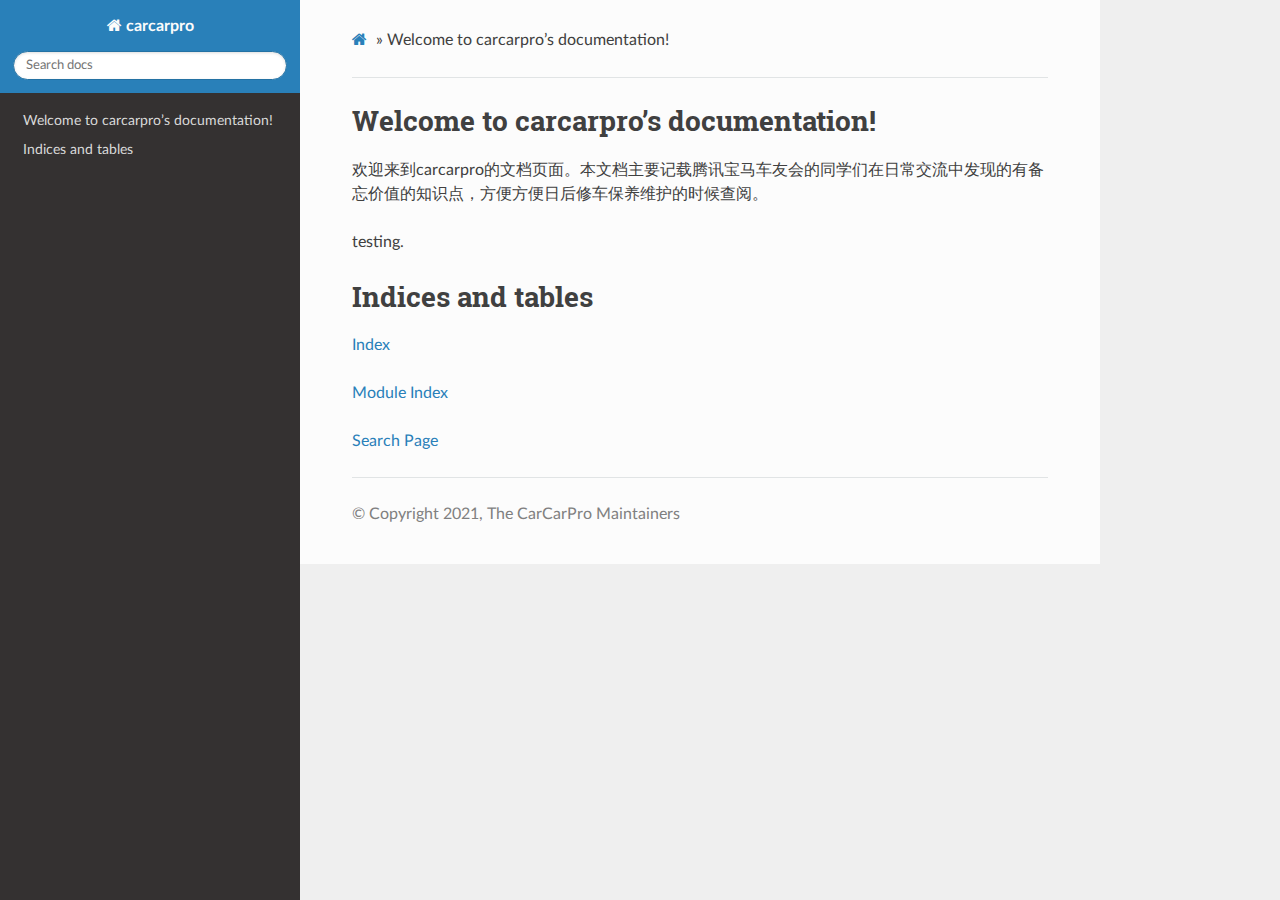
==== index.html @ d7471293 "updated docs in gh-pages" ====
<!DOCTYPE html>
<html lang="en" >
<head>
  <meta charset="utf-8">
  <meta name="generator" content="Docutils 0.17.1: http://docutils.sourceforge.net/" />

  <meta name="viewport" content="width=device-width, initial-scale=1.0">
  
  <title>Welcome to carcarpro’s documentation! &mdash; carcarpro 0.1.0 documentation</title>
  

  
  
  
  

  
  <!--[if lt IE 9]>
    <script src="_static/js/html5shiv.min.js"></script>
  <![endif]-->
  
    
      <script type="text/javascript" id="documentation_options" data-url_root="./" src="_static/documentation_options.js"></script>
        <script data-url_root="./" id="documentation_options" src="_static/documentation_options.js"></script>
        <script src="_static/jquery.js"></script>
        <script src="_static/underscore.js"></script>
        <script src="_static/doctools.js"></script>
    
    <script type="text/javascript" src="_static/js/theme.js"></script>

    

  
  <link rel="stylesheet" href="_static/css/theme.css" type="text/css" />
  <link rel="stylesheet" href="_static/pygments.css" type="text/css" />
  <link rel="stylesheet" href="_static/pygments.css" type="text/css" />
  <link rel="stylesheet" href="_static/css/theme.css" type="text/css" />
    <link rel="index" title="Index" href="genindex.html" />
    <link rel="search" title="Search" href="search.html" /> 
</head>

<body class="wy-body-for-nav">

   
  <div class="wy-grid-for-nav">
    
    <nav data-toggle="wy-nav-shift" class="wy-nav-side">
      <div class="wy-side-scroll">
        <div class="wy-side-nav-search" >
          

          
            <a href="#" class="icon icon-home" alt="Documentation Home"> carcarpro
          

          
          </a>

          
            
            
          

          
<div role="search">
  <form id="rtd-search-form" class="wy-form" action="search.html" method="get">
    <input type="text" name="q" placeholder="Search docs" />
    <input type="hidden" name="check_keywords" value="yes" />
    <input type="hidden" name="area" value="default" />
  </form>
</div>

          
        </div>

        
        <div class="wy-menu wy-menu-vertical" data-spy="affix" role="navigation" aria-label="main navigation">
          
            
            
              
            
            
              <!-- Local TOC -->
              <div class="local-toc"><ul>
<li><a class="reference internal" href="#">Welcome to carcarpro’s documentation!</a></li>
<li><a class="reference internal" href="#indices-and-tables">Indices and tables</a></li>
</ul>
</div>
            
          
        </div>
        
      </div>
    </nav>

    <section data-toggle="wy-nav-shift" class="wy-nav-content-wrap">

      
      <nav class="wy-nav-top" aria-label="top navigation">
        
          <i data-toggle="wy-nav-top" class="fa fa-bars"></i>
          <a href="#">carcarpro</a>
        
      </nav>


      <div class="wy-nav-content">
        
        <div class="rst-content">
        
          















<div role="navigation" aria-label="breadcrumbs navigation">

  <ul class="wy-breadcrumbs">
    
      <li><a href="#" class="icon icon-home"></a> &raquo;</li>
        
      <li>Welcome to carcarpro’s documentation!</li>
    
    
      <li class="wy-breadcrumbs-aside">
        
            
        
      </li>
    
  </ul>

  
  <hr/>
</div>
          <div role="main" class="document" itemscope="itemscope" itemtype="http://schema.org/Article">
           <div itemprop="articleBody">
            
  <section id="welcome-to-carcarpro-s-documentation">
<h1>Welcome to carcarpro’s documentation!<a class="headerlink" href="#welcome-to-carcarpro-s-documentation" title="Permalink to this headline">¶</a></h1>
<p>欢迎来到carcarpro的文档页面。本文档主要记载腾讯宝马车友会的同学们在日常交流中发现的有备忘价值的知识点，方便方便日后修车保养维护的时候查阅。</p>
<p>testing.</p>
<div class="toctree-wrapper compound">
</div>
</section>
<section id="indices-and-tables">
<h1>Indices and tables<a class="headerlink" href="#indices-and-tables" title="Permalink to this headline">¶</a></h1>
<ul class="simple">
<li><p><a class="reference internal" href="genindex.html"><span class="std std-ref">Index</span></a></p></li>
<li><p><a class="reference internal" href="py-modindex.html"><span class="std std-ref">Module Index</span></a></p></li>
<li><p><a class="reference internal" href="search.html"><span class="std std-ref">Search Page</span></a></p></li>
</ul>
</section>


           </div>
           
          </div>
          <footer>
  

  <hr/>

  <div role="contentinfo">
    <p>
        
        &copy; Copyright 2021, The CarCarPro Maintainers

    </p>
  </div> 

</footer>

        </div>
      </div>

    </section>

  </div>
  

  <script type="text/javascript">
      jQuery(function () {
          SphinxRtdTheme.Navigation.enable(true);
      });
  </script>

  
  
    
   

</body>
</html>
---- _static/css/theme.css ----
html{box-sizing:border-box}*,:after,:before{box-sizing:inherit}article,aside,details,figcaption,figure,footer,header,hgroup,nav,section{display:block}audio,canvas,video{display:inline-block;*display:inline;*zoom:1}[hidden],audio:not([controls]){display:none}*{-webkit-box-sizing:border-box;-moz-box-sizing:border-box;box-sizing:border-box}html{font-size:100%;-webkit-text-size-adjust:100%;-ms-text-size-adjust:100%}body{margin:0}a:active,a:hover{outline:0}abbr[title]{border-bottom:1px dotted}b,strong{font-weight:700}blockquote{margin:0}dfn{font-style:italic}ins{background:#ff9;text-decoration:none}ins,mark{color:#000}mark{background:#ff0;font-style:italic;font-weight:700}.rst-content code,.rst-content tt,code,kbd,pre,samp{font-family:monospace,serif;_font-family:courier new,monospace;font-size:1em}pre{white-space:pre}q{quotes:none}q:after,q:before{content:"";content:none}small{font-size:85%}sub,sup{font-size:75%;line-height:0;position:relative;vertical-align:baseline}sup{top:-.5em}sub{bottom:-.25em}dl,ol,ul{margin:0;padding:0;list-style:none;list-style-image:none}li{list-style:none}dd{margin:0}img{border:0;-ms-interpolation-mode:bicubic;vertical-align:middle;max-width:100%}svg:not(:root){overflow:hidden}figure,form{margin:0}label{cursor:pointer}button,input,select,textarea{font-size:100%;margin:0;vertical-align:baseline;*vertical-align:middle}button,input{line-height:normal}button,input[type=button],input[type=reset],input[type=submit]{cursor:pointer;-webkit-appearance:button;*overflow:visible}button[disabled],input[disabled]{cursor:default}input[type=search]{-webkit-appearance:textfield;-moz-box-sizing:content-box;-webkit-box-sizing:content-box;box-sizing:content-box}textarea{resize:vertical}table{border-collapse:collapse;border-spacing:0}td{vertical-align:top}.chromeframe{margin:.2em 0;background:#ccc;color:#000;padding:.2em 0}.ir{display:block;border:0;text-indent:-999em;overflow:hidden;background-color:transparent;background-repeat:no-repeat;text-align:left;direction:ltr;*line-height:0}.ir br{display:none}.hidden{display:none!important;visibility:hidden}.visuallyhidden{border:0;clip:rect(0 0 0 0);height:1px;margin:-1px;overflow:hidden;padding:0;position:absolute;width:1px}.visuallyhidden.focusable:active,.visuallyhidden.focusable:focus{clip:auto;height:auto;margin:0;overflow:visible;position:static;width:auto}.invisible{visibility:hidden}.relative{position:relative}big,small{font-size:100%}@media print{body,html,section{background:none!important}*{box-shadow:none!important;text-shadow:none!important;filter:none!important;-ms-filter:none!important}a,a:visited{text-decoration:underline}.ir a:after,a[href^="#"]:after,a[href^="javascript:"]:after{content:""}blockquote,pre{page-break-inside:avoid}thead{display:table-header-group}img,tr{page-break-inside:avoid}img{max-width:100%!important}@page{margin:.5cm}.rst-content .toctree-wrapper p.caption,h2,h3,p{orphans:3;widows:3}.rst-content .toctree-wrapper p.caption,h2,h3{page-break-after:avoid}}.btn,.fa:before,.icon:before,.rst-content .admonition,.rst-content .admonition-title:before,.rst-content .admonition-todo,.rst-content .attention,.rst-content .caution,.rst-content .code-block-caption .headerlink:before,.rst-content .danger,.rst-content .error,.rst-content .hint,.rst-content .important,.rst-content .note,.rst-content .seealso,.rst-content .tip,.rst-content .warning,.rst-content code.download span:first-child:before,.rst-content dl dt .headerlink:before,.rst-content h1 .headerlink:before,.rst-content h2 .headerlink:before,.rst-content h3 .headerlink:before,.rst-content h4 .headerlink:before,.rst-content h5 .headerlink:before,.rst-content h6 .headerlink:before,.rst-content p.caption .headerlink:before,.rst-content table>caption .headerlink:before,.rst-content tt.download span:first-child:before,.wy-alert,.wy-dropdown .caret:before,.wy-inline-validate.wy-inline-validate-danger .wy-input-context:before,.wy-inline-validate.wy-inline-validate-info .wy-input-context:before,.wy-inline-validate.wy-inline-validate-success .wy-input-context:before,.wy-inline-validate.wy-inline-validate-warning .wy-input-context:before,.wy-menu-vertical li.current>a,.wy-menu-vertical li.current>a span.toctree-expand:before,.wy-menu-vertical li.on a,.wy-menu-vertical li.on a span.toctree-expand:before,.wy-menu-vertical li span.toctree-expand:before,.wy-nav-top a,.wy-side-nav-search .wy-dropdown>a,.wy-side-nav-search>a,input[type=color],input[type=date],input[type=datetime-local],input[type=datetime],input[type=email],input[type=month],input[type=number],input[type=password],input[type=search],input[type=tel],input[type=text],input[type=time],input[type=url],input[type=week],select,textarea{-webkit-font-smoothing:antialiased}.clearfix{*zoom:1}.clearfix:after,.clearfix:before{display:table;content:""}.clearfix:after{clear:both}/*!
 *  Font Awesome 4.7.0 by @davegandy - http://fontawesome.io - @fontawesome
 *  License - http://fontawesome.io/license (Font: SIL OFL 1.1, CSS: MIT License)
 */@font-face{font-family:FontAwesome;src:url(fonts/fontawesome-webfont.eot?674f50d287a8c48dc19ba404d20fe713);src:url(fonts/fontawesome-webfont.eot?674f50d287a8c48dc19ba404d20fe713?#iefix&v=4.7.0) format("embedded-opentype"),url(fonts/fontawesome-webfont.woff2?af7ae505a9eed503f8b8e6982036873e) format("woff2"),url(fonts/fontawesome-webfont.woff?fee66e712a8a08eef5805a46892932ad) format("woff"),url(fonts/fontawesome-webfont.ttf?b06871f281fee6b241d60582ae9369b9) format("truetype"),url(fonts/fontawesome-webfont.svg?912ec66d7572ff821749319396470bde#fontawesomeregular) format("svg");font-weight:400;font-style:normal}.fa,.icon,.rst-content .admonition-title,.rst-content .code-block-caption .headerlink,.rst-content code.download span:first-child,.rst-content dl dt .headerlink,.rst-content h1 .headerlink,.rst-content h2 .headerlink,.rst-content h3 .headerlink,.rst-content h4 .headerlink,.rst-content h5 .headerlink,.rst-content h6 .headerlink,.rst-content p.caption .headerlink,.rst-content table>caption .headerlink,.rst-content tt.download span:first-child,.wy-menu-vertical li.current>a span.toctree-expand,.wy-menu-vertical li.on a span.toctree-expand,.wy-menu-vertical li span.toctree-expand{display:inline-block;font:normal normal normal 14px/1 FontAwesome;font-size:inherit;text-rendering:auto;-webkit-font-smoothing:antialiased;-moz-osx-font-smoothing:grayscale}.fa-lg{font-size:1.33333em;line-height:.75em;vertical-align:-15%}.fa-2x{font-size:2em}.fa-3x{font-size:3em}.fa-4x{font-size:4em}.fa-5x{font-size:5em}.fa-fw{width:1.28571em;text-align:center}.fa-ul{padding-left:0;margin-left:2.14286em;list-style-type:none}.fa-ul>li{position:relative}.fa-li{position:absolute;left:-2.14286em;width:2.14286em;top:.14286em;text-align:center}.fa-li.fa-lg{left:-1.85714em}.fa-border{padding:.2em .25em .15em;border:.08em solid #eee;border-radius:.1em}.fa-pull-left{float:left}.fa-pull-right{float:right}.fa-pull-left.icon,.fa.fa-pull-left,.rst-content .code-block-caption .fa-pull-left.headerlink,.rst-content .fa-pull-left.admonition-title,.rst-content code.download span.fa-pull-left:first-child,.rst-content dl dt .fa-pull-left.headerlink,.rst-content h1 .fa-pull-left.headerlink,.rst-content h2 .fa-pull-left.headerlink,.rst-content h3 .fa-pull-left.headerlink,.rst-content h4 .fa-pull-left.headerlink,.rst-content h5 .fa-pull-left.headerlink,.rst-content h6 .fa-pull-left.headerlink,.rst-content p.caption .fa-pull-left.headerlink,.rst-content table>caption .fa-pull-left.headerlink,.rst-content tt.download span.fa-pull-left:first-child,.wy-menu-vertical li.current>a span.fa-pull-left.toctree-expand,.wy-menu-vertical li.on a span.fa-pull-left.toctree-expand,.wy-menu-vertical li span.fa-pull-left.toctree-expand{margin-right:.3em}.fa-pull-right.icon,.fa.fa-pull-right,.rst-content .code-block-caption .fa-pull-right.headerlink,.rst-content .fa-pull-right.admonition-title,.rst-content code.download span.fa-pull-right:first-child,.rst-content dl dt .fa-pull-right.headerlink,.rst-content h1 .fa-pull-right.headerlink,.rst-content h2 .fa-pull-right.headerlink,.rst-content h3 .fa-pull-right.headerlink,.rst-content h4 .fa-pull-right.headerlink,.rst-content h5 .fa-pull-right.headerlink,.rst-content h6 .fa-pull-right.headerlink,.rst-content p.caption .fa-pull-right.headerlink,.rst-content table>caption .fa-pull-right.headerlink,.rst-content tt.download span.fa-pull-right:first-child,.wy-menu-vertical li.current>a span.fa-pull-right.toctree-expand,.wy-menu-vertical li.on a span.fa-pull-right.toctree-expand,.wy-menu-vertical li span.fa-pull-right.toctree-expand{margin-left:.3em}.pull-right{float:right}.pull-left{float:left}.fa.pull-left,.pull-left.icon,.rst-content .code-block-caption .pull-left.headerlink,.rst-content .pull-left.admonition-title,.rst-content code.download span.pull-left:first-child,.rst-content dl dt .pull-left.headerlink,.rst-content h1 .pull-left.headerlink,.rst-content h2 .pull-left.headerlink,.rst-content h3 .pull-left.headerlink,.rst-content h4 .pull-left.headerlink,.rst-content h5 .pull-left.headerlink,.rst-content h6 .pull-left.headerlink,.rst-content p.caption .pull-left.headerlink,.rst-content table>caption .pull-left.headerlink,.rst-content tt.download span.pull-left:first-child,.wy-menu-vertical li.current>a span.pull-left.toctree-expand,.wy-menu-vertical li.on a span.pull-left.toctree-expand,.wy-menu-vertical li span.pull-left.toctree-expand{margin-right:.3em}.fa.pull-right,.pull-right.icon,.rst-content .code-block-caption .pull-right.headerlink,.rst-content .pull-right.admonition-title,.rst-content code.download span.pull-right:first-child,.rst-content dl dt .pull-right.headerlink,.rst-content h1 .pull-right.headerlink,.rst-content h2 .pull-right.headerlink,.rst-content h3 .pull-right.headerlink,.rst-content h4 .pull-right.headerlink,.rst-content h5 .pull-right.headerlink,.rst-content h6 .pull-right.headerlink,.rst-content p.caption .pull-right.headerlink,.rst-content table>caption .pull-right.headerlink,.rst-content tt.download span.pull-right:first-child,.wy-menu-vertical li.current>a span.pull-right.toctree-expand,.wy-menu-vertical li.on a span.pull-right.toctree-expand,.wy-menu-vertical li span.pull-right.toctree-expand{margin-left:.3em}.fa-spin{-webkit-animation:fa-spin 2s linear infinite;animation:fa-spin 2s linear infinite}.fa-pulse{-webkit-animation:fa-spin 1s steps(8) infinite;animation:fa-spin 1s steps(8) infinite}@-webkit-keyframes fa-spin{0%{-webkit-transform:rotate(0deg);transform:rotate(0deg)}to{-webkit-transform:rotate(359deg);transform:rotate(359deg)}}@keyframes fa-spin{0%{-webkit-transform:rotate(0deg);transform:rotate(0deg)}to{-webkit-transform:rotate(359deg);transform:rotate(359deg)}}.fa-rotate-90{-ms-filter:"progid:DXImageTransform.Microsoft.BasicImage(rotation=1)";-webkit-transform:rotate(90deg);-ms-transform:rotate(90deg);transform:rotate(90deg)}.fa-rotate-180{-ms-filter:"progid:DXImageTransform.Microsoft.BasicImage(rotation=2)";-webkit-transform:rotate(180deg);-ms-transform:rotate(180deg);transform:rotate(180deg)}.fa-rotate-270{-ms-filter:"progid:DXImageTransform.Microsoft.BasicImage(rotation=3)";-webkit-transform:rotate(270deg);-ms-transform:rotate(270deg);transform:rotate(270deg)}.fa-flip-horizontal{-ms-filter:"progid:DXImageTransform.Microsoft.BasicImage(rotation=0, mirror=1)";-webkit-transform:scaleX(-1);-ms-transform:scaleX(-1);transform:scaleX(-1)}.fa-flip-vertical{-ms-filter:"progid:DXImageTransform.Microsoft.BasicImage(rotation=2, mirror=1)";-webkit-transform:scaleY(-1);-ms-transform:scaleY(-1);transform:scaleY(-1)}:root .fa-flip-horizontal,:root .fa-flip-vertical,:root .fa-rotate-90,:root .fa-rotate-180,:root .fa-rotate-270{filter:none}.fa-stack{position:relative;display:inline-block;width:2em;height:2em;line-height:2em;vertical-align:middle}.fa-stack-1x,.fa-stack-2x{position:absolute;left:0;width:100%;text-align:center}.fa-stack-1x{line-height:inherit}.fa-stack-2x{font-size:2em}.fa-inverse{color:#fff}.fa-glass:before{content:""}.fa-music:before{content:""}.fa-search:before,.icon-search:before{content:""}.fa-envelope-o:before{content:""}.fa-heart:before{content:""}.fa-star:before{content:""}.fa-star-o:before{content:""}.fa-user:before{content:""}.fa-film:before{content:""}.fa-th-large:before{content:""}.fa-th:before{content:""}.fa-th-list:before{content:""}.fa-check:before{content:""}.fa-close:before,.fa-remove:before,.fa-times:before{content:""}.fa-search-plus:before{content:""}.fa-search-minus:before{content:""}.fa-power-off:before{content:""}.fa-signal:before{content:""}.fa-cog:before,.fa-gear:before{content:""}.fa-trash-o:before{content:""}.fa-home:before,.icon-home:before{content:""}.fa-file-o:before{content:""}.fa-clock-o:before{content:""}.fa-road:before{content:""}.fa-download:before,.rst-content code.download span:first-child:before,.rst-content tt.download span:first-child:before{content:""}.fa-arrow-circle-o-down:before{content:""}.fa-arrow-circle-o-up:before{content:""}.fa-inbox:before{content:""}.fa-play-circle-o:before{content:""}.fa-repeat:before,.fa-rotate-right:before{content:""}.fa-refresh:before{content:""}.fa-list-alt:before{content:""}.fa-lock:before{content:""}.fa-flag:before{content:""}.fa-headphones:before{content:""}.fa-volume-off:before{content:""}.fa-volume-down:before{content:""}.fa-volume-up:before{content:""}.fa-qrcode:before{content:""}.fa-barcode:before{content:""}.fa-tag:before{content:""}.fa-tags:before{content:""}.fa-book:before,.icon-book:before{content:""}.fa-bookmark:before{content:""}.fa-print:before{content:""}.fa-camera:before{content:""}.fa-font:before{content:""}.fa-bold:before{content:""}.fa-italic:before{content:""}.fa-text-height:before{content:""}.fa-text-width:before{content:""}.fa-align-left:before{content:""}.fa-align-center:before{content:""}.fa-align-right:before{content:""}.fa-align-justify:before{content:""}.fa-list:before{content:""}.fa-dedent:before,.fa-outdent:before{content:""}.fa-indent:before{content:""}.fa-video-camera:before{content:""}.fa-image:before,.fa-photo:before,.fa-picture-o:before{content:""}.fa-pencil:before{content:""}.fa-map-marker:before{content:""}.fa-adjust:before{content:""}.fa-tint:before{content:""}.fa-edit:before,.fa-pencil-square-o:before{content:""}.fa-share-square-o:before{content:""}.fa-check-square-o:before{content:""}.fa-arrows:before{content:""}.fa-step-backward:before{content:""}.fa-fast-backward:before{content:""}.fa-backward:before{content:""}.fa-play:before{content:""}.fa-pause:before{content:""}.fa-stop:before{content:""}.fa-forward:before{content:""}.fa-fast-forward:before{content:""}.fa-step-forward:before{content:""}.fa-eject:before{content:""}.fa-chevron-left:before{content:""}.fa-chevron-right:before{content:""}.fa-plus-circle:before{content:""}.fa-minus-circle:before{content:""}.fa-times-circle:before,.wy-inline-validate.wy-inline-validate-danger .wy-input-context:before{content:""}.fa-check-circle:before,.wy-inline-validate.wy-inline-validate-success .wy-input-context:before{content:""}.fa-question-circle:before{content:""}.fa-info-circle:before{content:""}.fa-crosshairs:before{content:""}.fa-times-circle-o:before{content:""}.fa-check-circle-o:before{content:""}.fa-ban:before{content:""}.fa-arrow-left:before{content:""}.fa-arrow-right:before{content:""}.fa-arrow-up:before{content:""}.fa-arrow-down:before{content:""}.fa-mail-forward:before,.fa-share:before{content:""}.fa-expand:before{content:""}.fa-compress:before{content:""}.fa-plus:before{content:""}.fa-minus:before{content:""}.fa-asterisk:before{content:""}.fa-exclamation-circle:before,.rst-content .admonition-title:before,.wy-inline-validate.wy-inline-validate-info .wy-input-context:before,.wy-inline-validate.wy-inline-validate-warning .wy-input-context:before{content:""}.fa-gift:before{content:""}.fa-leaf:before{content:""}.fa-fire:before,.icon-fire:before{content:""}.fa-eye:before{content:""}.fa-eye-slash:before{content:""}.fa-exclamation-triangle:before,.fa-warning:before{content:""}.fa-plane:before{content:""}.fa-calendar:before{content:""}.fa-random:before{content:""}.fa-comment:before{content:""}.fa-magnet:before{content:""}.fa-chevron-up:before{content:""}.fa-chevron-down:before{content:""}.fa-retweet:before{content:""}.fa-shopping-cart:before{content:""}.fa-folder:before{content:""}.fa-folder-open:before{content:""}.fa-arrows-v:before{content:""}.fa-arrows-h:before{content:""}.fa-bar-chart-o:before,.fa-bar-chart:before{content:""}.fa-twitter-square:before{content:""}.fa-facebook-square:before{content:""}.fa-camera-retro:before{content:""}.fa-key:before{content:""}.fa-cogs:before,.fa-gears:before{content:""}.fa-comments:before{content:""}.fa-thumbs-o-up:before{content:""}.fa-thumbs-o-down:before{content:""}.fa-star-half:before{content:""}.fa-heart-o:before{content:""}.fa-sign-out:before{content:""}.fa-linkedin-square:before{content:""}.fa-thumb-tack:before{content:""}.fa-external-link:before{content:""}.fa-sign-in:before{content:""}.fa-trophy:before{content:""}.fa-github-square:before{content:""}.fa-upload:before{content:""}.fa-lemon-o:before{content:""}.fa-phone:before{content:""}.fa-square-o:before{content:""}.fa-bookmark-o:before{content:""}.fa-phone-square:before{content:""}.fa-twitter:before{content:""}.fa-facebook-f:before,.fa-facebook:before{content:""}.fa-github:before,.icon-github:before{content:""}.fa-unlock:before{content:""}.fa-credit-card:before{content:""}.fa-feed:before,.fa-rss:before{content:""}.fa-hdd-o:before{content:""}.fa-bullhorn:before{content:""}.fa-bell:before{content:""}.fa-certificate:before{content:""}.fa-hand-o-right:before{content:""}.fa-hand-o-left:before{content:""}.fa-hand-o-up:before{content:""}.fa-hand-o-down:before{content:""}.fa-arrow-circle-left:before,.icon-circle-arrow-left:before{content:""}.fa-arrow-circle-right:before,.icon-circle-arrow-right:before{content:""}.fa-arrow-circle-up:before{content:""}.fa-arrow-circle-down:before{content:""}.fa-globe:before{content:""}.fa-wrench:before{content:""}.fa-tasks:before{content:""}.fa-filter:before{content:""}.fa-briefcase:before{content:""}.fa-arrows-alt:before{content:""}.fa-group:before,.fa-users:before{content:""}.fa-chain:before,.fa-link:before,.icon-link:before{content:""}.fa-cloud:before{content:""}.fa-flask:before{content:""}.fa-cut:before,.fa-scissors:before{content:""}.fa-copy:before,.fa-files-o:before{content:""}.fa-paperclip:before{content:""}.fa-floppy-o:before,.fa-save:before{content:""}.fa-square:before{content:""}.fa-bars:before,.fa-navicon:before,.fa-reorder:before{content:""}.fa-list-ul:before{content:""}.fa-list-ol:before{content:""}.fa-strikethrough:before{content:""}.fa-underline:before{content:""}.fa-table:before{content:""}.fa-magic:before{content:""}.fa-truck:before{content:""}.fa-pinterest:before{content:""}.fa-pinterest-square:before{content:""}.fa-google-plus-square:before{content:""}.fa-google-plus:before{content:""}.fa-money:before{content:""}.fa-caret-down:before,.icon-caret-down:before,.wy-dropdown .caret:before{content:""}.fa-caret-up:before{content:""}.fa-caret-left:before{content:""}.fa-caret-right:before{content:""}.fa-columns:before{content:""}.fa-sort:before,.fa-unsorted:before{content:""}.fa-sort-desc:before,.fa-sort-down:before{content:""}.fa-sort-asc:before,.fa-sort-up:before{content:""}.fa-envelope:before{content:""}.fa-linkedin:before{content:""}.fa-rotate-left:before,.fa-undo:before{content:""}.fa-gavel:before,.fa-legal:before{content:""}.fa-dashboard:before,.fa-tachometer:before{content:""}.fa-comment-o:before{content:""}.fa-comments-o:before{content:""}.fa-bolt:before,.fa-flash:before{content:""}.fa-sitemap:before{content:""}.fa-umbrella:before{content:""}.fa-clipboard:before,.fa-paste:before{content:""}.fa-lightbulb-o:before{content:""}.fa-exchange:before{content:""}.fa-cloud-download:before{content:""}.fa-cloud-upload:before{content:""}.fa-user-md:before{content:""}.fa-stethoscope:before{content:""}.fa-suitcase:before{content:""}.fa-bell-o:before{content:""}.fa-coffee:before{content:""}.fa-cutlery:before{content:""}.fa-file-text-o:before{content:""}.fa-building-o:before{content:""}.fa-hospital-o:before{content:""}.fa-ambulance:before{content:""}.fa-medkit:before{content:""}.fa-fighter-jet:before{content:""}.fa-beer:before{content:""}.fa-h-square:before{content:""}.fa-plus-square:before{content:""}.fa-angle-double-left:before{content:""}.fa-angle-double-right:before{content:""}.fa-angle-double-up:before{content:""}.fa-angle-double-down:before{content:""}.fa-angle-left:before{content:""}.fa-angle-right:before{content:""}.fa-angle-up:before{content:""}.fa-angle-down:before{content:""}.fa-desktop:before{content:""}.fa-laptop:before{content:""}.fa-tablet:before{content:""}.fa-mobile-phone:before,.fa-mobile:before{content:""}.fa-circle-o:before{content:""}.fa-quote-left:before{content:""}.fa-quote-right:before{content:""}.fa-spinner:before{content:""}.fa-circle:before{content:""}.fa-mail-reply:before,.fa-reply:before{content:""}.fa-github-alt:before{content:""}.fa-folder-o:before{content:""}.fa-folder-open-o:before{content:""}.fa-smile-o:before{content:""}.fa-frown-o:before{content:""}.fa-meh-o:before{content:""}.fa-gamepad:before{content:""}.fa-keyboard-o:before{content:""}.fa-flag-o:before{content:""}.fa-flag-checkered:before{content:""}.fa-terminal:before{content:""}.fa-code:before{content:""}.fa-mail-reply-all:before,.fa-reply-all:before{content:""}.fa-star-half-empty:before,.fa-star-half-full:before,.fa-star-half-o:before{content:""}.fa-location-arrow:before{content:""}.fa-crop:before{content:""}.fa-code-fork:before{content:""}.fa-chain-broken:before,.fa-unlink:before{content:""}.fa-question:before{content:""}.fa-info:before{content:""}.fa-exclamation:before{content:""}.fa-superscript:before{content:""}.fa-subscript:before{content:""}.fa-eraser:before{content:""}.fa-puzzle-piece:before{content:""}.fa-microphone:before{content:""}.fa-microphone-slash:before{content:""}.fa-shield:before{content:""}.fa-calendar-o:before{content:""}.fa-fire-extinguisher:before{content:""}.fa-rocket:before{content:""}.fa-maxcdn:before{content:""}.fa-chevron-circle-left:before{content:""}.fa-chevron-circle-right:before{content:""}.fa-chevron-circle-up:before{content:""}.fa-chevron-circle-down:before{content:""}.fa-html5:before{content:""}.fa-css3:before{content:""}.fa-anchor:before{content:""}.fa-unlock-alt:before{content:""}.fa-bullseye:before{content:""}.fa-ellipsis-h:before{content:""}.fa-ellipsis-v:before{content:""}.fa-rss-square:before{content:""}.fa-play-circle:before{content:""}.fa-ticket:before{content:""}.fa-minus-square:before{content:""}.fa-minus-square-o:before,.wy-menu-vertical li.current>a span.toctree-expand:before,.wy-menu-vertical li.on a span.toctree-expand:before{content:""}.fa-level-up:before{content:""}.fa-level-down:before{content:""}.fa-check-square:before{content:""}.fa-pencil-square:before{content:""}.fa-external-link-square:before{content:""}.fa-share-square:before{content:""}.fa-compass:before{content:""}.fa-caret-square-o-down:before,.fa-toggle-down:before{content:""}.fa-caret-square-o-up:before,.fa-toggle-up:before{content:""}.fa-caret-square-o-right:before,.fa-toggle-right:before{content:""}.fa-eur:before,.fa-euro:before{content:""}.fa-gbp:before{content:""}.fa-dollar:before,.fa-usd:before{content:""}.fa-inr:before,.fa-rupee:before{content:""}.fa-cny:before,.fa-jpy:before,.fa-rmb:before,.fa-yen:before{content:""}.fa-rouble:before,.fa-rub:before,.fa-ruble:before{content:""}.fa-krw:before,.fa-won:before{content:""}.fa-bitcoin:before,.fa-btc:before{content:""}.fa-file:before{content:""}.fa-file-text:before{content:""}.fa-sort-alpha-asc:before{content:""}.fa-sort-alpha-desc:before{content:""}.fa-sort-amount-asc:before{content:""}.fa-sort-amount-desc:before{content:""}.fa-sort-numeric-asc:before{content:""}.fa-sort-numeric-desc:before{content:""}.fa-thumbs-up:before{content:""}.fa-thumbs-down:before{content:""}.fa-youtube-square:before{content:""}.fa-youtube:before{content:""}.fa-xing:before{content:""}.fa-xing-square:before{content:""}.fa-youtube-play:before{content:""}.fa-dropbox:before{content:""}.fa-stack-overflow:before{content:""}.fa-instagram:before{content:""}.fa-flickr:before{content:""}.fa-adn:before{content:""}.fa-bitbucket:before,.icon-bitbucket:before{content:""}.fa-bitbucket-square:before{content:""}.fa-tumblr:before{content:""}.fa-tumblr-square:before{content:""}.fa-long-arrow-down:before{content:""}.fa-long-arrow-up:before{content:""}.fa-long-arrow-left:before{content:""}.fa-long-arrow-right:before{content:""}.fa-apple:before{content:""}.fa-windows:before{content:""}.fa-android:before{content:""}.fa-linux:before{content:""}.fa-dribbble:before{content:""}.fa-skype:before{content:""}.fa-foursquare:before{content:""}.fa-trello:before{content:""}.fa-female:before{content:""}.fa-male:before{content:""}.fa-gittip:before,.fa-gratipay:before{content:""}.fa-sun-o:before{content:""}.fa-moon-o:before{content:""}.fa-archive:before{content:""}.fa-bug:before{content:""}.fa-vk:before{content:""}.fa-weibo:before{content:""}.fa-renren:before{content:""}.fa-pagelines:before{content:""}.fa-stack-exchange:before{content:""}.fa-arrow-circle-o-right:before{content:""}.fa-arrow-circle-o-left:before{content:""}.fa-caret-square-o-left:before,.fa-toggle-left:before{content:""}.fa-dot-circle-o:before{content:""}.fa-wheelchair:before{content:""}.fa-vimeo-square:before{content:""}.fa-try:before,.fa-turkish-lira:before{content:""}.fa-plus-square-o:before,.wy-menu-vertical li span.toctree-expand:before{content:""}.fa-space-shuttle:before{content:""}.fa-slack:before{content:""}.fa-envelope-square:before{content:""}.fa-wordpress:before{content:""}.fa-openid:before{content:""}.fa-bank:before,.fa-institution:before,.fa-university:before{content:""}.fa-graduation-cap:before,.fa-mortar-board:before{content:""}.fa-yahoo:before{content:""}.fa-google:before{content:""}.fa-reddit:before{content:""}.fa-reddit-square:before{content:""}.fa-stumbleupon-circle:before{content:""}.fa-stumbleupon:before{content:""}.fa-delicious:before{content:""}.fa-digg:before{content:""}.fa-pied-piper-pp:before{content:""}.fa-pied-piper-alt:before{content:""}.fa-drupal:before{content:""}.fa-joomla:before{content:""}.fa-language:before{content:""}.fa-fax:before{content:""}.fa-building:before{content:""}.fa-child:before{content:""}.fa-paw:before{content:""}.fa-spoon:before{content:""}.fa-cube:before{content:""}.fa-cubes:before{content:""}.fa-behance:before{content:""}.fa-behance-square:before{content:""}.fa-steam:before{content:""}.fa-steam-square:before{content:""}.fa-recycle:before{content:""}.fa-automobile:before,.fa-car:before{content:""}.fa-cab:before,.fa-taxi:before{content:""}.fa-tree:before{content:""}.fa-spotify:before{content:""}.fa-deviantart:before{content:""}.fa-soundcloud:before{content:""}.fa-database:before{content:""}.fa-file-pdf-o:before{content:""}.fa-file-word-o:before{content:""}.fa-file-excel-o:before{content:""}.fa-file-powerpoint-o:before{content:""}.fa-file-image-o:before,.fa-file-photo-o:before,.fa-file-picture-o:before{content:""}.fa-file-archive-o:before,.fa-file-zip-o:before{content:""}.fa-file-audio-o:before,.fa-file-sound-o:before{content:""}.fa-file-movie-o:before,.fa-file-video-o:before{content:""}.fa-file-code-o:before{content:""}.fa-vine:before{content:""}.fa-codepen:before{content:""}.fa-jsfiddle:before{content:""}.fa-life-bouy:before,.fa-life-buoy:before,.fa-life-ring:before,.fa-life-saver:before,.fa-support:before{content:""}.fa-circle-o-notch:before{content:""}.fa-ra:before,.fa-rebel:before,.fa-resistance:before{content:""}.fa-empire:before,.fa-ge:before{content:""}.fa-git-square:before{content:""}.fa-git:before{content:""}.fa-hacker-news:before,.fa-y-combinator-square:before,.fa-yc-square:before{content:""}.fa-tencent-weibo:before{content:""}.fa-qq:before{content:""}.fa-wechat:before,.fa-weixin:before{content:""}.fa-paper-plane:before,.fa-send:before{content:""}.fa-paper-plane-o:before,.fa-send-o:before{content:""}.fa-history:before{content:""}.fa-circle-thin:before{content:""}.fa-header:before{content:""}.fa-paragraph:before{content:""}.fa-sliders:before{content:""}.fa-share-alt:before{content:""}.fa-share-alt-square:before{content:""}.fa-bomb:before{content:""}.fa-futbol-o:before,.fa-soccer-ball-o:before{content:""}.fa-tty:before{content:""}.fa-binoculars:before{content:""}.fa-plug:before{content:""}.fa-slideshare:before{content:""}.fa-twitch:before{content:""}.fa-yelp:before{content:""}.fa-newspaper-o:before{content:""}.fa-wifi:before{content:""}.fa-calculator:before{content:""}.fa-paypal:before{content:""}.fa-google-wallet:before{content:""}.fa-cc-visa:before{content:""}.fa-cc-mastercard:before{content:""}.fa-cc-discover:before{content:""}.fa-cc-amex:before{content:""}.fa-cc-paypal:before{content:""}.fa-cc-stripe:before{content:""}.fa-bell-slash:before{content:""}.fa-bell-slash-o:before{content:""}.fa-trash:before{content:""}.fa-copyright:before{content:""}.fa-at:before{content:""}.fa-eyedropper:before{content:""}.fa-paint-brush:before{content:""}.fa-birthday-cake:before{content:""}.fa-area-chart:before{content:""}.fa-pie-chart:before{content:""}.fa-line-chart:before{content:""}.fa-lastfm:before{content:""}.fa-lastfm-square:before{content:""}.fa-toggle-off:before{content:""}.fa-toggle-on:before{content:""}.fa-bicycle:before{content:""}.fa-bus:before{content:""}.fa-ioxhost:before{content:""}.fa-angellist:before{content:""}.fa-cc:before{content:""}.fa-ils:before,.fa-shekel:before,.fa-sheqel:before{content:""}.fa-meanpath:before{content:""}.fa-buysellads:before{content:""}.fa-connectdevelop:before{content:""}.fa-dashcube:before{content:""}.fa-forumbee:before{content:""}.fa-leanpub:before{content:""}.fa-sellsy:before{content:""}.fa-shirtsinbulk:before{content:""}.fa-simplybuilt:before{content:""}.fa-skyatlas:before{content:""}.fa-cart-plus:before{content:""}.fa-cart-arrow-down:before{content:""}.fa-diamond:before{content:""}.fa-ship:before{content:""}.fa-user-secret:before{content:""}.fa-motorcycle:before{content:""}.fa-street-view:before{content:""}.fa-heartbeat:before{content:""}.fa-venus:before{content:""}.fa-mars:before{content:""}.fa-mercury:before{content:""}.fa-intersex:before,.fa-transgender:before{content:""}.fa-transgender-alt:before{content:""}.fa-venus-double:before{content:""}.fa-mars-double:before{content:""}.fa-venus-mars:before{content:""}.fa-mars-stroke:before{content:""}.fa-mars-stroke-v:before{content:""}.fa-mars-stroke-h:before{content:""}.fa-neuter:before{content:""}.fa-genderless:before{content:""}.fa-facebook-official:before{content:""}.fa-pinterest-p:before{content:""}.fa-whatsapp:before{content:""}.fa-server:before{content:""}.fa-user-plus:before{content:""}.fa-user-times:before{content:""}.fa-bed:before,.fa-hotel:before{content:""}.fa-viacoin:before{content:""}.fa-train:before{content:""}.fa-subway:before{content:""}.fa-medium:before{content:""}.fa-y-combinator:before,.fa-yc:before{content:""}.fa-optin-monster:before{content:""}.fa-opencart:before{content:""}.fa-expeditedssl:before{content:""}.fa-battery-4:before,.fa-battery-full:before,.fa-battery:before{content:""}.fa-battery-3:before,.fa-battery-three-quarters:before{content:""}.fa-battery-2:before,.fa-battery-half:before{content:""}.fa-battery-1:before,.fa-battery-quarter:before{content:""}.fa-battery-0:before,.fa-battery-empty:before{content:""}.fa-mouse-pointer:before{content:""}.fa-i-cursor:before{content:""}.fa-object-group:before{content:""}.fa-object-ungroup:before{content:""}.fa-sticky-note:before{content:""}.fa-sticky-note-o:before{content:""}.fa-cc-jcb:before{content:""}.fa-cc-diners-club:before{content:""}.fa-clone:before{content:""}.fa-balance-scale:before{content:""}.fa-hourglass-o:before{content:""}.fa-hourglass-1:before,.fa-hourglass-start:before{content:""}.fa-hourglass-2:before,.fa-hourglass-half:before{content:""}.fa-hourglass-3:before,.fa-hourglass-end:before{content:""}.fa-hourglass:before{content:""}.fa-hand-grab-o:before,.fa-hand-rock-o:before{content:""}.fa-hand-paper-o:before,.fa-hand-stop-o:before{content:""}.fa-hand-scissors-o:before{content:""}.fa-hand-lizard-o:before{content:""}.fa-hand-spock-o:before{content:""}.fa-hand-pointer-o:before{content:""}.fa-hand-peace-o:before{content:""}.fa-trademark:before{content:""}.fa-registered:before{content:""}.fa-creative-commons:before{content:""}.fa-gg:before{content:""}.fa-gg-circle:before{content:""}.fa-tripadvisor:before{content:""}.fa-odnoklassniki:before{content:""}.fa-odnoklassniki-square:before{content:""}.fa-get-pocket:before{content:""}.fa-wikipedia-w:before{content:""}.fa-safari:before{content:""}.fa-chrome:before{content:""}.fa-firefox:before{content:""}.fa-opera:before{content:""}.fa-internet-explorer:before{content:""}.fa-television:before,.fa-tv:before{content:""}.fa-contao:before{content:""}.fa-500px:before{content:""}.fa-amazon:before{content:""}.fa-calendar-plus-o:before{content:""}.fa-calendar-minus-o:before{content:""}.fa-calendar-times-o:before{content:""}.fa-calendar-check-o:before{content:""}.fa-industry:before{content:""}.fa-map-pin:before{content:""}.fa-map-signs:before{content:""}.fa-map-o:before{content:""}.fa-map:before{content:""}.fa-commenting:before{content:""}.fa-commenting-o:before{content:""}.fa-houzz:before{content:""}.fa-vimeo:before{content:""}.fa-black-tie:before{content:""}.fa-fonticons:before{content:""}.fa-reddit-alien:before{content:""}.fa-edge:before{content:""}.fa-credit-card-alt:before{content:""}.fa-codiepie:before{content:""}.fa-modx:before{content:""}.fa-fort-awesome:before{content:""}.fa-usb:before{content:""}.fa-product-hunt:before{content:""}.fa-mixcloud:before{content:""}.fa-scribd:before{content:""}.fa-pause-circle:before{content:""}.fa-pause-circle-o:before{content:""}.fa-stop-circle:before{content:""}.fa-stop-circle-o:before{content:""}.fa-shopping-bag:before{content:""}.fa-shopping-basket:before{content:""}.fa-hashtag:before{content:""}.fa-bluetooth:before{content:""}.fa-bluetooth-b:before{content:""}.fa-percent:before{content:""}.fa-gitlab:before,.icon-gitlab:before{content:""}.fa-wpbeginner:before{content:""}.fa-wpforms:before{content:""}.fa-envira:before{content:""}.fa-universal-access:before{content:""}.fa-wheelchair-alt:before{content:""}.fa-question-circle-o:before{content:""}.fa-blind:before{content:""}.fa-audio-description:before{content:""}.fa-volume-control-phone:before{content:""}.fa-braille:before{content:""}.fa-assistive-listening-systems:before{content:""}.fa-american-sign-language-interpreting:before,.fa-asl-interpreting:before{content:""}.fa-deaf:before,.fa-deafness:before,.fa-hard-of-hearing:before{content:""}.fa-glide:before{content:""}.fa-glide-g:before{content:""}.fa-sign-language:before,.fa-signing:before{content:""}.fa-low-vision:before{content:""}.fa-viadeo:before{content:""}.fa-viadeo-square:before{content:""}.fa-snapchat:before{content:""}.fa-snapchat-ghost:before{content:""}.fa-snapchat-square:before{content:""}.fa-pied-piper:before{content:""}.fa-first-order:before{content:""}.fa-yoast:before{content:""}.fa-themeisle:before{content:""}.fa-google-plus-circle:before,.fa-google-plus-official:before{content:""}.fa-fa:before,.fa-font-awesome:before{content:""}.fa-handshake-o:before{content:""}.fa-envelope-open:before{content:""}.fa-envelope-open-o:before{content:""}.fa-linode:before{content:""}.fa-address-book:before{content:""}.fa-address-book-o:before{content:""}.fa-address-card:before,.fa-vcard:before{content:""}.fa-address-card-o:before,.fa-vcard-o:before{content:""}.fa-user-circle:before{content:""}.fa-user-circle-o:before{content:""}.fa-user-o:before{content:""}.fa-id-badge:before{content:""}.fa-drivers-license:before,.fa-id-card:before{content:""}.fa-drivers-license-o:before,.fa-id-card-o:before{content:""}.fa-quora:before{content:""}.fa-free-code-camp:before{content:""}.fa-telegram:before{content:""}.fa-thermometer-4:before,.fa-thermometer-full:before,.fa-thermometer:before{content:""}.fa-thermometer-3:before,.fa-thermometer-three-quarters:before{content:""}.fa-thermometer-2:before,.fa-thermometer-half:before{content:""}.fa-thermometer-1:before,.fa-thermometer-quarter:before{content:""}.fa-thermometer-0:before,.fa-thermometer-empty:before{content:""}.fa-shower:before{content:""}.fa-bath:before,.fa-bathtub:before,.fa-s15:before{content:""}.fa-podcast:before{content:""}.fa-window-maximize:before{content:""}.fa-window-minimize:before{content:""}.fa-window-restore:before{content:""}.fa-times-rectangle:before,.fa-window-close:before{content:""}.fa-times-rectangle-o:before,.fa-window-close-o:before{content:""}.fa-bandcamp:before{content:""}.fa-grav:before{content:""}.fa-etsy:before{content:""}.fa-imdb:before{content:""}.fa-ravelry:before{content:""}.fa-eercast:before{content:""}.fa-microchip:before{content:""}.fa-snowflake-o:before{content:""}.fa-superpowers:before{content:""}.fa-wpexplorer:before{content:""}.fa-meetup:before{content:""}.sr-only{position:absolute;width:1px;height:1px;padding:0;margin:-1px;overflow:hidden;clip:rect(0,0,0,0);border:0}.sr-only-focusable:active,.sr-only-focusable:focus{position:static;width:auto;height:auto;margin:0;overflow:visible;clip:auto}.fa,.icon,.rst-content .admonition-title,.rst-content .code-block-caption .headerlink,.rst-content code.download span:first-child,.rst-content dl dt .headerlink,.rst-content h1 .headerlink,.rst-content h2 .headerlink,.rst-content h3 .headerlink,.rst-content h4 .headerlink,.rst-content h5 .headerlink,.rst-content h6 .headerlink,.rst-content p.caption .headerlink,.rst-content table>caption .headerlink,.rst-content tt.download span:first-child,.wy-dropdown .caret,.wy-inline-validate.wy-inline-validate-danger .wy-input-context,.wy-inline-validate.wy-inline-validate-info .wy-input-context,.wy-inline-validate.wy-inline-validate-success .wy-input-context,.wy-inline-validate.wy-inline-validate-warning .wy-input-context,.wy-menu-vertical li.current>a span.toctree-expand,.wy-menu-vertical li.on a span.toctree-expand,.wy-menu-vertical li span.toctree-expand{font-family:inherit}.fa:before,.icon:before,.rst-content .admonition-title:before,.rst-content .code-block-caption .headerlink:before,.rst-content code.download span:first-child:before,.rst-content dl dt .headerlink:before,.rst-content h1 .headerlink:before,.rst-content h2 .headerlink:before,.rst-content h3 .headerlink:before,.rst-content h4 .headerlink:before,.rst-content h5 .headerlink:before,.rst-content h6 .headerlink:before,.rst-content p.caption .headerlink:before,.rst-content table>caption .headerlink:before,.rst-content tt.download span:first-child:before,.wy-dropdown .caret:before,.wy-inline-validate.wy-inline-validate-danger .wy-input-context:before,.wy-inline-validate.wy-inline-validate-info .wy-input-context:before,.wy-inline-validate.wy-inline-validate-success .wy-input-context:before,.wy-inline-validate.wy-inline-validate-warning .wy-input-context:before,.wy-menu-vertical li.current>a span.toctree-expand:before,.wy-menu-vertical li.on a span.toctree-expand:before,.wy-menu-vertical li span.toctree-expand:before{font-family:FontAwesome;display:inline-block;font-style:normal;font-weight:400;line-height:1;text-decoration:inherit}.rst-content .code-block-caption a .headerlink,.rst-content a .admonition-title,.rst-content code.download a span:first-child,.rst-content dl dt a .headerlink,.rst-content h1 a .headerlink,.rst-content h2 a .headerlink,.rst-content h3 a .headerlink,.rst-content h4 a .headerlink,.rst-content h5 a .headerlink,.rst-content h6 a .headerlink,.rst-content p.caption a .headerlink,.rst-content table>caption a .headerlink,.rst-content tt.download a span:first-child,.wy-menu-vertical li.current>a span.toctree-expand,.wy-menu-vertical li.on a span.toctree-expand,.wy-menu-vertical li a span.toctree-expand,a .fa,a .icon,a .rst-content .admonition-title,a .rst-content .code-block-caption .headerlink,a .rst-content code.download span:first-child,a .rst-content dl dt .headerlink,a .rst-content h1 .headerlink,a .rst-content h2 .headerlink,a .rst-content h3 .headerlink,a .rst-content h4 .headerlink,a .rst-content h5 .headerlink,a .rst-content h6 .headerlink,a .rst-content p.caption .headerlink,a .rst-content table>caption .headerlink,a .rst-content tt.download span:first-child,a .wy-menu-vertical li span.toctree-expand{display:inline-block;text-decoration:inherit}.btn .fa,.btn .icon,.btn .rst-content .admonition-title,.btn .rst-content .code-block-caption .headerlink,.btn .rst-content code.download span:first-child,.btn .rst-content dl dt .headerlink,.btn .rst-content h1 .headerlink,.btn .rst-content h2 .headerlink,.btn .rst-content h3 .headerlink,.btn .rst-content h4 .headerlink,.btn .rst-content h5 .headerlink,.btn .rst-content h6 .headerlink,.btn .rst-content p.caption .headerlink,.btn .rst-content table>caption .headerlink,.btn .rst-content tt.download span:first-child,.btn .wy-menu-vertical li.current>a span.toctree-expand,.btn .wy-menu-vertical li.on a span.toctree-expand,.btn .wy-menu-vertical li span.toctree-expand,.nav .fa,.nav .icon,.nav .rst-content .admonition-title,.nav .rst-content .code-block-caption .headerlink,.nav .rst-content code.download span:first-child,.nav .rst-content dl dt .headerlink,.nav .rst-content h1 .headerlink,.nav .rst-content h2 .headerlink,.nav .rst-content h3 .headerlink,.nav .rst-content h4 .headerlink,.nav .rst-content h5 .headerlink,.nav .rst-content h6 .headerlink,.nav .rst-content p.caption .headerlink,.nav .rst-content table>caption .headerlink,.nav .rst-content tt.download span:first-child,.nav .wy-menu-vertical li.current>a span.toctree-expand,.nav .wy-menu-vertical li.on a span.toctree-expand,.nav .wy-menu-vertical li span.toctree-expand,.rst-content .btn .admonition-title,.rst-content .code-block-caption .btn .headerlink,.rst-content .code-block-caption .nav .headerlink,.rst-content .nav .admonition-title,.rst-content code.download .btn span:first-child,.rst-content code.download .nav span:first-child,.rst-content dl dt .btn .headerlink,.rst-content dl dt .nav .headerlink,.rst-content h1 .btn .headerlink,.rst-content h1 .nav .headerlink,.rst-content h2 .btn .headerlink,.rst-content h2 .nav .headerlink,.rst-content h3 .btn .headerlink,.rst-content h3 .nav .headerlink,.rst-content h4 .btn .headerlink,.rst-content h4 .nav .headerlink,.rst-content h5 .btn .headerlink,.rst-content h5 .nav .headerlink,.rst-content h6 .btn .headerlink,.rst-content h6 .nav .headerlink,.rst-content p.caption .btn .headerlink,.rst-content p.caption .nav .headerlink,.rst-content table>caption .btn .headerlink,.rst-content table>caption .nav .headerlink,.rst-content tt.download .btn span:first-child,.rst-content tt.download .nav span:first-child,.wy-menu-vertical li .btn span.toctree-expand,.wy-menu-vertical li.current>a .btn span.toctree-expand,.wy-menu-vertical li.current>a .nav span.toctree-expand,.wy-menu-vertical li .nav span.toctree-expand,.wy-menu-vertical li.on a .btn span.toctree-expand,.wy-menu-vertical li.on a .nav span.toctree-expand{display:inline}.btn .fa-large.icon,.btn .fa.fa-large,.btn .rst-content .code-block-caption .fa-large.headerlink,.btn .rst-content .fa-large.admonition-title,.btn .rst-content code.download span.fa-large:first-child,.btn .rst-content dl dt .fa-large.headerlink,.btn .rst-content h1 .fa-large.headerlink,.btn .rst-content h2 .fa-large.headerlink,.btn .rst-content h3 .fa-large.headerlink,.btn .rst-content h4 .fa-large.headerlink,.btn .rst-content h5 .fa-large.headerlink,.btn .rst-content h6 .fa-large.headerlink,.btn .rst-content p.caption .fa-large.headerlink,.btn .rst-content table>caption .fa-large.headerlink,.btn .rst-content tt.download span.fa-large:first-child,.btn .wy-menu-vertical li span.fa-large.toctree-expand,.nav .fa-large.icon,.nav .fa.fa-large,.nav .rst-content .code-block-caption .fa-large.headerlink,.nav .rst-content .fa-large.admonition-title,.nav .rst-content code.download span.fa-large:first-child,.nav .rst-content dl dt .fa-large.headerlink,.nav .rst-content h1 .fa-large.headerlink,.nav .rst-content h2 .fa-large.headerlink,.nav .rst-content h3 .fa-large.headerlink,.nav .rst-content h4 .fa-large.headerlink,.nav .rst-content h5 .fa-large.headerlink,.nav .rst-content h6 .fa-large.headerlink,.nav .rst-content p.caption .fa-large.headerlink,.nav .rst-content table>caption .fa-large.headerlink,.nav .rst-content tt.download span.fa-large:first-child,.nav .wy-menu-vertical li span.fa-large.toctree-expand,.rst-content .btn .fa-large.admonition-title,.rst-content .code-block-caption .btn .fa-large.headerlink,.rst-content .code-block-caption .nav .fa-large.headerlink,.rst-content .nav .fa-large.admonition-title,.rst-content code.download .btn span.fa-large:first-child,.rst-content code.download .nav span.fa-large:first-child,.rst-content dl dt .btn .fa-large.headerlink,.rst-content dl dt .nav .fa-large.headerlink,.rst-content h1 .btn .fa-large.headerlink,.rst-content h1 .nav .fa-large.headerlink,.rst-content h2 .btn .fa-large.headerlink,.rst-content h2 .nav .fa-large.headerlink,.rst-content h3 .btn .fa-large.headerlink,.rst-content h3 .nav .fa-large.headerlink,.rst-content h4 .btn .fa-large.headerlink,.rst-content h4 .nav .fa-large.headerlink,.rst-content h5 .btn .fa-large.headerlink,.rst-content h5 .nav .fa-large.headerlink,.rst-content h6 .btn .fa-large.headerlink,.rst-content h6 .nav .fa-large.headerlink,.rst-content p.caption .btn .fa-large.headerlink,.rst-content p.caption .nav .fa-large.headerlink,.rst-content table>caption .btn .fa-large.headerlink,.rst-content table>caption .nav .fa-large.headerlink,.rst-content tt.download .btn span.fa-large:first-child,.rst-content tt.download .nav span.fa-large:first-child,.wy-menu-vertical li .btn span.fa-large.toctree-expand,.wy-menu-vertical li .nav span.fa-large.toctree-expand{line-height:.9em}.btn .fa-spin.icon,.btn .fa.fa-spin,.btn .rst-content .code-block-caption .fa-spin.headerlink,.btn .rst-content .fa-spin.admonition-title,.btn .rst-content code.download span.fa-spin:first-child,.btn .rst-content dl dt .fa-spin.headerlink,.btn .rst-content h1 .fa-spin.headerlink,.btn .rst-content h2 .fa-spin.headerlink,.btn .rst-content h3 .fa-spin.headerlink,.btn .rst-content h4 .fa-spin.headerlink,.btn .rst-content h5 .fa-spin.headerlink,.btn .rst-content h6 .fa-spin.headerlink,.btn .rst-content p.caption .fa-spin.headerlink,.btn .rst-content table>caption .fa-spin.headerlink,.btn .rst-content tt.download span.fa-spin:first-child,.btn .wy-menu-vertical li span.fa-spin.toctree-expand,.nav .fa-spin.icon,.nav .fa.fa-spin,.nav .rst-content .code-block-caption .fa-spin.headerlink,.nav .rst-content .fa-spin.admonition-title,.nav .rst-content code.download span.fa-spin:first-child,.nav .rst-content dl dt .fa-spin.headerlink,.nav .rst-content h1 .fa-spin.headerlink,.nav .rst-content h2 .fa-spin.headerlink,.nav .rst-content h3 .fa-spin.headerlink,.nav .rst-content h4 .fa-spin.headerlink,.nav .rst-content h5 .fa-spin.headerlink,.nav .rst-content h6 .fa-spin.headerlink,.nav .rst-content p.caption .fa-spin.headerlink,.nav .rst-content table>caption .fa-spin.headerlink,.nav .rst-content tt.download span.fa-spin:first-child,.nav .wy-menu-vertical li span.fa-spin.toctree-expand,.rst-content .btn .fa-spin.admonition-title,.rst-content .code-block-caption .btn .fa-spin.headerlink,.rst-content .code-block-caption .nav .fa-spin.headerlink,.rst-content .nav .fa-spin.admonition-title,.rst-content code.download .btn span.fa-spin:first-child,.rst-content code.download .nav span.fa-spin:first-child,.rst-content dl dt .btn .fa-spin.headerlink,.rst-content dl dt .nav .fa-spin.headerlink,.rst-content h1 .btn .fa-spin.headerlink,.rst-content h1 .nav .fa-spin.headerlink,.rst-content h2 .btn .fa-spin.headerlink,.rst-content h2 .nav .fa-spin.headerlink,.rst-content h3 .btn .fa-spin.headerlink,.rst-content h3 .nav .fa-spin.headerlink,.rst-content h4 .btn .fa-spin.headerlink,.rst-content h4 .nav .fa-spin.headerlink,.rst-content h5 .btn .fa-spin.headerlink,.rst-content h5 .nav .fa-spin.headerlink,.rst-content h6 .btn .fa-spin.headerlink,.rst-content h6 .nav .fa-spin.headerlink,.rst-content p.caption .btn .fa-spin.headerlink,.rst-content p.caption .nav .fa-spin.headerlink,.rst-content table>caption .btn .fa-spin.headerlink,.rst-content table>caption .nav .fa-spin.headerlink,.rst-content tt.download .btn span.fa-spin:first-child,.rst-content tt.download .nav span.fa-spin:first-child,.wy-menu-vertical li .btn span.fa-spin.toctree-expand,.wy-menu-vertical li .nav span.fa-spin.toctree-expand{display:inline-block}.btn.fa:before,.btn.icon:before,.rst-content .btn.admonition-title:before,.rst-content .code-block-caption .btn.headerlink:before,.rst-content code.download span.btn:first-child:before,.rst-content dl dt .btn.headerlink:before,.rst-content h1 .btn.headerlink:before,.rst-content h2 .btn.headerlink:before,.rst-content h3 .btn.headerlink:before,.rst-content h4 .btn.headerlink:before,.rst-content h5 .btn.headerlink:before,.rst-content h6 .btn.headerlink:before,.rst-content p.caption .btn.headerlink:before,.rst-content table>caption .btn.headerlink:before,.rst-content tt.download span.btn:first-child:before,.wy-menu-vertical li span.btn.toctree-expand:before{opacity:.5;-webkit-transition:opacity .05s ease-in;-moz-transition:opacity .05s ease-in;transition:opacity .05s ease-in}.btn.fa:hover:before,.btn.icon:hover:before,.rst-content .btn.admonition-title:hover:before,.rst-content .code-block-caption .btn.headerlink:hover:before,.rst-content code.download span.btn:first-child:hover:before,.rst-content dl dt .btn.headerlink:hover:before,.rst-content h1 .btn.headerlink:hover:before,.rst-content h2 .btn.headerlink:hover:before,.rst-content h3 .btn.headerlink:hover:before,.rst-content h4 .btn.headerlink:hover:before,.rst-content h5 .btn.headerlink:hover:before,.rst-content h6 .btn.headerlink:hover:before,.rst-content p.caption .btn.headerlink:hover:before,.rst-content table>caption .btn.headerlink:hover:before,.rst-content tt.download span.btn:first-child:hover:before,.wy-menu-vertical li span.btn.toctree-expand:hover:before{opacity:1}.btn-mini .fa:before,.btn-mini .icon:before,.btn-mini .rst-content .admonition-title:before,.btn-mini .rst-content .code-block-caption .headerlink:before,.btn-mini .rst-content code.download span:first-child:before,.btn-mini .rst-content dl dt .headerlink:before,.btn-mini .rst-content h1 .headerlink:before,.btn-mini .rst-content h2 .headerlink:before,.btn-mini .rst-content h3 .headerlink:before,.btn-mini .rst-content h4 .headerlink:before,.btn-mini .rst-content h5 .headerlink:before,.btn-mini .rst-content h6 .headerlink:before,.btn-mini .rst-content p.caption .headerlink:before,.btn-mini .rst-content table>caption .headerlink:before,.btn-mini .rst-content tt.download span:first-child:before,.btn-mini .wy-menu-vertical li span.toctree-expand:before,.rst-content .btn-mini .admonition-title:before,.rst-content .code-block-caption .btn-mini .headerlink:before,.rst-content code.download .btn-mini span:first-child:before,.rst-content dl dt .btn-mini .headerlink:before,.rst-content h1 .btn-mini .headerlink:before,.rst-content h2 .btn-mini .headerlink:before,.rst-content h3 .btn-mini .headerlink:before,.rst-content h4 .btn-mini .headerlink:before,.rst-content h5 .btn-mini .headerlink:before,.rst-content h6 .btn-mini .headerlink:before,.rst-content p.caption .btn-mini .headerlink:before,.rst-content table>caption .btn-mini .headerlink:before,.rst-content tt.download .btn-mini span:first-child:before,.wy-menu-vertical li .btn-mini span.toctree-expand:before{font-size:14px;vertical-align:-15%}.rst-content .admonition,.rst-content .admonition-todo,.rst-content .attention,.rst-content .caution,.rst-content .danger,.rst-content .error,.rst-content .hint,.rst-content .important,.rst-content .note,.rst-content .seealso,.rst-content .tip,.rst-content .warning,.wy-alert{padding:12px;line-height:24px;margin-bottom:24px;background:#e7f2fa}.rst-content .admonition-title,.wy-alert-title{font-weight:700;display:block;color:#fff;background:#6ab0de;padding:6px 12px;margin:-12px -12px 12px}.rst-content .danger,.rst-content .error,.rst-content .wy-alert-danger.admonition,.rst-content .wy-alert-danger.admonition-todo,.rst-content .wy-alert-danger.attention,.rst-content .wy-alert-danger.caution,.rst-content .wy-alert-danger.hint,.rst-content .wy-alert-danger.important,.rst-content .wy-alert-danger.note,.rst-content .wy-alert-danger.seealso,.rst-content .wy-alert-danger.tip,.rst-content .wy-alert-danger.warning,.wy-alert.wy-alert-danger{background:#fdf3f2}.rst-content .danger .admonition-title,.rst-content .danger .wy-alert-title,.rst-content .error .admonition-title,.rst-content .error .wy-alert-title,.rst-content .wy-alert-danger.admonition-todo .admonition-title,.rst-content .wy-alert-danger.admonition-todo .wy-alert-title,.rst-content .wy-alert-danger.admonition .admonition-title,.rst-content .wy-alert-danger.admonition .wy-alert-title,.rst-content .wy-alert-danger.attention .admonition-title,.rst-content .wy-alert-danger.attention .wy-alert-title,.rst-content .wy-alert-danger.caution .admonition-title,.rst-content .wy-alert-danger.caution .wy-alert-title,.rst-content .wy-alert-danger.hint .admonition-title,.rst-content .wy-alert-danger.hint .wy-alert-title,.rst-content .wy-alert-danger.important .admonition-title,.rst-content .wy-alert-danger.important .wy-alert-title,.rst-content .wy-alert-danger.note .admonition-title,.rst-content .wy-alert-danger.note .wy-alert-title,.rst-content .wy-alert-danger.seealso .admonition-title,.rst-content .wy-alert-danger.seealso .wy-alert-title,.rst-content .wy-alert-danger.tip .admonition-title,.rst-content .wy-alert-danger.tip .wy-alert-title,.rst-content .wy-alert-danger.warning .admonition-title,.rst-content .wy-alert-danger.warning .wy-alert-title,.rst-content .wy-alert.wy-alert-danger .admonition-title,.wy-alert.wy-alert-danger .rst-content .admonition-title,.wy-alert.wy-alert-danger .wy-alert-title{background:#f29f97}.rst-content .admonition-todo,.rst-content .attention,.rst-content .caution,.rst-content .warning,.rst-content .wy-alert-warning.admonition,.rst-content .wy-alert-warning.danger,.rst-content .wy-alert-warning.error,.rst-content .wy-alert-warning.hint,.rst-content .wy-alert-warning.important,.rst-content .wy-alert-warning.note,.rst-content .wy-alert-warning.seealso,.rst-content .wy-alert-warning.tip,.wy-alert.wy-alert-warning{background:#ffedcc}.rst-content .admonition-todo .admonition-title,.rst-content .admonition-todo .wy-alert-title,.rst-content .attention .admonition-title,.rst-content .attention .wy-alert-title,.rst-content .caution .admonition-title,.rst-content .caution .wy-alert-title,.rst-content .warning .admonition-title,.rst-content .warning .wy-alert-title,.rst-content .wy-alert-warning.admonition .admonition-title,.rst-content .wy-alert-warning.admonition .wy-alert-title,.rst-content .wy-alert-warning.danger .admonition-title,.rst-content .wy-alert-warning.danger .wy-alert-title,.rst-content .wy-alert-warning.error .admonition-title,.rst-content .wy-alert-warning.error .wy-alert-title,.rst-content .wy-alert-warning.hint .admonition-title,.rst-content .wy-alert-warning.hint .wy-alert-title,.rst-content .wy-alert-warning.important .admonition-title,.rst-content .wy-alert-warning.important .wy-alert-title,.rst-content .wy-alert-warning.note .admonition-title,.rst-content .wy-alert-warning.note .wy-alert-title,.rst-content .wy-alert-warning.seealso .admonition-title,.rst-content .wy-alert-warning.seealso .wy-alert-title,.rst-content .wy-alert-warning.tip .admonition-title,.rst-content .wy-alert-warning.tip .wy-alert-title,.rst-content .wy-alert.wy-alert-warning .admonition-title,.wy-alert.wy-alert-warning .rst-content .admonition-title,.wy-alert.wy-alert-warning .wy-alert-title{background:#f0b37e}.rst-content .note,.rst-content .seealso,.rst-content .wy-alert-info.admonition,.rst-content .wy-alert-info.admonition-todo,.rst-content .wy-alert-info.attention,.rst-content .wy-alert-info.caution,.rst-content .wy-alert-info.danger,.rst-content .wy-alert-info.error,.rst-content .wy-alert-info.hint,.rst-content .wy-alert-info.important,.rst-content .wy-alert-info.tip,.rst-content .wy-alert-info.warning,.wy-alert.wy-alert-info{background:#e7f2fa}.rst-content .note .admonition-title,.rst-content .note .wy-alert-title,.rst-content .seealso .admonition-title,.rst-content .seealso .wy-alert-title,.rst-content .wy-alert-info.admonition-todo .admonition-title,.rst-content .wy-alert-info.admonition-todo .wy-alert-title,.rst-content .wy-alert-info.admonition .admonition-title,.rst-content .wy-alert-info.admonition .wy-alert-title,.rst-content .wy-alert-info.attention .admonition-title,.rst-content .wy-alert-info.attention .wy-alert-title,.rst-content .wy-alert-info.caution .admonition-title,.rst-content .wy-alert-info.caution .wy-alert-title,.rst-content .wy-alert-info.danger .admonition-title,.rst-content .wy-alert-info.danger .wy-alert-title,.rst-content .wy-alert-info.error .admonition-title,.rst-content .wy-alert-info.error .wy-alert-title,.rst-content .wy-alert-info.hint .admonition-title,.rst-content .wy-alert-info.hint .wy-alert-title,.rst-content .wy-alert-info.important .admonition-title,.rst-content .wy-alert-info.important .wy-alert-title,.rst-content .wy-alert-info.tip .admonition-title,.rst-content .wy-alert-info.tip .wy-alert-title,.rst-content .wy-alert-info.warning .admonition-title,.rst-content .wy-alert-info.warning .wy-alert-title,.rst-content .wy-alert.wy-alert-info .admonition-title,.wy-alert.wy-alert-info .rst-content .admonition-title,.wy-alert.wy-alert-info .wy-alert-title{background:#6ab0de}.rst-content .hint,.rst-content .important,.rst-content .tip,.rst-content .wy-alert-success.admonition,.rst-content .wy-alert-success.admonition-todo,.rst-content .wy-alert-success.attention,.rst-content .wy-alert-success.caution,.rst-content .wy-alert-success.danger,.rst-content .wy-alert-success.error,.rst-content .wy-alert-success.note,.rst-content .wy-alert-success.seealso,.rst-content .wy-alert-success.warning,.wy-alert.wy-alert-success{background:#dbfaf4}.rst-content .hint .admonition-title,.rst-content .hint .wy-alert-title,.rst-content .important .admonition-title,.rst-content .important .wy-alert-title,.rst-content .tip .admonition-title,.rst-content .tip .wy-alert-title,.rst-content .wy-alert-success.admonition-todo .admonition-title,.rst-content .wy-alert-success.admonition-todo .wy-alert-title,.rst-content .wy-alert-success.admonition .admonition-title,.rst-content .wy-alert-success.admonition .wy-alert-title,.rst-content .wy-alert-success.attention .admonition-title,.rst-content .wy-alert-success.attention .wy-alert-title,.rst-content .wy-alert-success.caution .admonition-title,.rst-content .wy-alert-success.caution .wy-alert-title,.rst-content .wy-alert-success.danger .admonition-title,.rst-content .wy-alert-success.danger .wy-alert-title,.rst-content .wy-alert-success.error .admonition-title,.rst-content .wy-alert-success.error .wy-alert-title,.rst-content .wy-alert-success.note .admonition-title,.rst-content .wy-alert-success.note .wy-alert-title,.rst-content .wy-alert-success.seealso .admonition-title,.rst-content .wy-alert-success.seealso .wy-alert-title,.rst-content .wy-alert-success.warning .admonition-title,.rst-content .wy-alert-success.warning .wy-alert-title,.rst-content .wy-alert.wy-alert-success .admonition-title,.wy-alert.wy-alert-success .rst-content .admonition-title,.wy-alert.wy-alert-success .wy-alert-title{background:#1abc9c}.rst-content .wy-alert-neutral.admonition,.rst-content .wy-alert-neutral.admonition-todo,.rst-content .wy-alert-neutral.attention,.rst-content .wy-alert-neutral.caution,.rst-content .wy-alert-neutral.danger,.rst-content .wy-alert-neutral.error,.rst-content .wy-alert-neutral.hint,.rst-content .wy-alert-neutral.important,.rst-content .wy-alert-neutral.note,.rst-content .wy-alert-neutral.seealso,.rst-content .wy-alert-neutral.tip,.rst-content .wy-alert-neutral.warning,.wy-alert.wy-alert-neutral{background:#f3f6f6}.rst-content .wy-alert-neutral.admonition-todo .admonition-title,.rst-content .wy-alert-neutral.admonition-todo .wy-alert-title,.rst-content .wy-alert-neutral.admonition .admonition-title,.rst-content .wy-alert-neutral.admonition .wy-alert-title,.rst-content .wy-alert-neutral.attention .admonition-title,.rst-content .wy-alert-neutral.attention .wy-alert-title,.rst-content .wy-alert-neutral.caution .admonition-title,.rst-content .wy-alert-neutral.caution .wy-alert-title,.rst-content .wy-alert-neutral.danger .admonition-title,.rst-content .wy-alert-neutral.danger .wy-alert-title,.rst-content .wy-alert-neutral.error .admonition-title,.rst-content .wy-alert-neutral.error .wy-alert-title,.rst-content .wy-alert-neutral.hint .admonition-title,.rst-content .wy-alert-neutral.hint .wy-alert-title,.rst-content .wy-alert-neutral.important .admonition-title,.rst-content .wy-alert-neutral.important .wy-alert-title,.rst-content .wy-alert-neutral.note .admonition-title,.rst-content .wy-alert-neutral.note .wy-alert-title,.rst-content .wy-alert-neutral.seealso .admonition-title,.rst-content .wy-alert-neutral.seealso .wy-alert-title,.rst-content .wy-alert-neutral.tip .admonition-title,.rst-content .wy-alert-neutral.tip .wy-alert-title,.rst-content .wy-alert-neutral.warning .admonition-title,.rst-content .wy-alert-neutral.warning .wy-alert-title,.rst-content .wy-alert.wy-alert-neutral .admonition-title,.wy-alert.wy-alert-neutral .rst-content .admonition-title,.wy-alert.wy-alert-neutral .wy-alert-title{color:#404040;background:#e1e4e5}.rst-content .wy-alert-neutral.admonition-todo a,.rst-content .wy-alert-neutral.admonition a,.rst-content .wy-alert-neutral.attention a,.rst-content .wy-alert-neutral.caution a,.rst-content .wy-alert-neutral.danger a,.rst-content .wy-alert-neutral.error a,.rst-content .wy-alert-neutral.hint a,.rst-content .wy-alert-neutral.important a,.rst-content .wy-alert-neutral.note a,.rst-content .wy-alert-neutral.seealso a,.rst-content .wy-alert-neutral.tip a,.rst-content .wy-alert-neutral.warning a,.wy-alert.wy-alert-neutral a{color:#2980b9}.rst-content .admonition-todo p:last-child,.rst-content .admonition p:last-child,.rst-content .attention p:last-child,.rst-content .caution p:last-child,.rst-content .danger p:last-child,.rst-content .error p:last-child,.rst-content .hint p:last-child,.rst-content .important p:last-child,.rst-content .note p:last-child,.rst-content .seealso p:last-child,.rst-content .tip p:last-child,.rst-content .warning p:last-child,.wy-alert p:last-child{margin-bottom:0}.wy-tray-container{position:fixed;bottom:0;left:0;z-index:600}.wy-tray-container li{display:block;width:300px;background:transparent;color:#fff;text-align:center;box-shadow:0 5px 5px 0 rgba(0,0,0,.1);padding:0 24px;min-width:20%;opacity:0;height:0;line-height:56px;overflow:hidden;-webkit-transition:all .3s ease-in;-moz-transition:all .3s ease-in;transition:all .3s ease-in}.wy-tray-container li.wy-tray-item-success{background:#27ae60}.wy-tray-container li.wy-tray-item-info{background:#2980b9}.wy-tray-container li.wy-tray-item-warning{background:#e67e22}.wy-tray-container li.wy-tray-item-danger{background:#e74c3c}.wy-tray-container li.on{opacity:1;height:56px}@media screen and (max-width:768px){.wy-tray-container{bottom:auto;top:0;width:100%}.wy-tray-container li{width:100%}}button{font-size:100%;margin:0;vertical-align:baseline;*vertical-align:middle;cursor:pointer;line-height:normal;-webkit-appearance:button;*overflow:visible}button::-moz-focus-inner,input::-moz-focus-inner{border:0;padding:0}button[disabled]{cursor:default}.btn{display:inline-block;border-radius:2px;line-height:normal;white-space:nowrap;text-align:center;cursor:pointer;font-size:100%;padding:6px 12px 8px;color:#fff;border:1px solid rgba(0,0,0,.1);background-color:#27ae60;text-decoration:none;font-weight:400;font-family:Lato,proxima-nova,Helvetica Neue,Arial,sans-serif;box-shadow:inset 0 1px 2px -1px hsla(0,0%,100%,.5),inset 0 -2px 0 0 rgba(0,0,0,.1);outline-none:false;vertical-align:middle;*display:inline;zoom:1;-webkit-user-drag:none;-webkit-user-select:none;-moz-user-select:none;-ms-user-select:none;user-select:none;-webkit-transition:all .1s linear;-moz-transition:all .1s linear;transition:all .1s linear}.btn-hover{background:#2e8ece;color:#fff}.btn:hover{background:#2cc36b;color:#fff}.btn:focus{background:#2cc36b;outline:0}.btn:active{box-shadow:inset 0 -1px 0 0 rgba(0,0,0,.05),inset 0 2px 0 0 rgba(0,0,0,.1);padding:8px 12px 6px}.btn:visited{color:#fff}.btn-disabled,.btn-disabled:active,.btn-disabled:focus,.btn-disabled:hover,.btn:disabled{background-image:none;filter:progid:DXImageTransform.Microsoft.gradient(enabled = false);filter:alpha(opacity=40);opacity:.4;cursor:not-allowed;box-shadow:none}.btn::-moz-focus-inner{padding:0;border:0}.btn-small{font-size:80%}.btn-info{background-color:#2980b9!important}.btn-info:hover{background-color:#2e8ece!important}.btn-neutral{background-color:#f3f6f6!important;color:#404040!important}.btn-neutral:hover{background-color:#e5ebeb!important;color:#404040}.btn-neutral:visited{color:#404040!important}.btn-success{background-color:#27ae60!important}.btn-success:hover{background-color:#295!important}.btn-danger{background-color:#e74c3c!important}.btn-danger:hover{background-color:#ea6153!important}.btn-warning{background-color:#e67e22!important}.btn-warning:hover{background-color:#e98b39!important}.btn-invert{background-color:#222}.btn-invert:hover{background-color:#2f2f2f!important}.btn-link{background-color:transparent!important;color:#2980b9;box-shadow:none;border-color:transparent!important}.btn-link:active,.btn-link:hover{background-color:transparent!important;color:#409ad5!important;box-shadow:none}.btn-link:visited{color:#9b59b6}.wy-btn-group .btn,.wy-control .btn{vertical-align:middle}.wy-btn-group{margin-bottom:24px;*zoom:1}.wy-btn-group:after,.wy-btn-group:before{display:table;content:""}.wy-btn-group:after{clear:both}.wy-dropdown{position:relative;display:inline-block}.wy-dropdown-active .wy-dropdown-menu{display:block}.wy-dropdown-menu{position:absolute;left:0;display:none;float:left;top:100%;min-width:100%;background:#fcfcfc;z-index:100;border:1px solid #cfd7dd;box-shadow:0 2px 2px 0 rgba(0,0,0,.1);padding:12px}.wy-dropdown-menu>dd>a{display:block;clear:both;color:#404040;white-space:nowrap;font-size:90%;padding:0 12px;cursor:pointer}.wy-dropdown-menu>dd>a:hover{background:#2980b9;color:#fff}.wy-dropdown-menu>dd.divider{border-top:1px solid #cfd7dd;margin:6px 0}.wy-dropdown-menu>dd.search{padding-bottom:12px}.wy-dropdown-menu>dd.search input[type=search]{width:100%}.wy-dropdown-menu>dd.call-to-action{background:#e3e3e3;text-transform:uppercase;font-weight:500;font-size:80%}.wy-dropdown-menu>dd.call-to-action:hover{background:#e3e3e3}.wy-dropdown-menu>dd.call-to-action .btn{color:#fff}.wy-dropdown.wy-dropdown-up .wy-dropdown-menu{bottom:100%;top:auto;left:auto;right:0}.wy-dropdown.wy-dropdown-bubble .wy-dropdown-menu{background:#fcfcfc;margin-top:2px}.wy-dropdown.wy-dropdown-bubble .wy-dropdown-menu a{padding:6px 12px}.wy-dropdown.wy-dropdown-bubble .wy-dropdown-menu a:hover{background:#2980b9;color:#fff}.wy-dropdown.wy-dropdown-left .wy-dropdown-menu{right:0;left:auto;text-align:right}.wy-dropdown-arrow:before{content:" ";border-bottom:5px solid #f5f5f5;border-left:5px solid transparent;border-right:5px solid transparent;position:absolute;display:block;top:-4px;left:50%;margin-left:-3px}.wy-dropdown-arrow.wy-dropdown-arrow-left:before{left:11px}.wy-form-stacked select{display:block}.wy-form-aligned .wy-help-inline,.wy-form-aligned input,.wy-form-aligned label,.wy-form-aligned select,.wy-form-aligned textarea{display:inline-block;*display:inline;*zoom:1;vertical-align:middle}.wy-form-aligned .wy-control-group>label{display:inline-block;vertical-align:middle;width:10em;margin:6px 12px 0 0;float:left}.wy-form-aligned .wy-control{float:left}.wy-form-aligned .wy-control label{display:block}.wy-form-aligned .wy-control select{margin-top:6px}fieldset{margin:0}fieldset,legend{border:0;padding:0}legend{width:100%;white-space:normal;margin-bottom:24px;font-size:150%;*margin-left:-7px}label,legend{display:block}label{margin:0 0 .3125em;color:#333;font-size:90%}input,select,textarea{font-size:100%;margin:0;vertical-align:baseline;*vertical-align:middle}.wy-control-group{margin-bottom:24px;max-width:1200px;margin-left:auto;margin-right:auto;*zoom:1}.wy-control-group:after,.wy-control-group:before{display:table;content:""}.wy-control-group:after{clear:both}.wy-control-group.wy-control-group-required>label:after{content:" *";color:#e74c3c}.wy-control-group .wy-form-full,.wy-control-group .wy-form-halves,.wy-control-group .wy-form-thirds{padding-bottom:12px}.wy-control-group .wy-form-full input[type=color],.wy-control-group .wy-form-full input[type=date],.wy-control-group .wy-form-full input[type=datetime-local],.wy-control-group .wy-form-full input[type=datetime],.wy-control-group .wy-form-full input[type=email],.wy-control-group .wy-form-full input[type=month],.wy-control-group .wy-form-full input[type=number],.wy-control-group .wy-form-full input[type=password],.wy-control-group .wy-form-full input[type=search],.wy-control-group .wy-form-full input[type=tel],.wy-control-group .wy-form-full input[type=text],.wy-control-group .wy-form-full input[type=time],.wy-control-group .wy-form-full input[type=url],.wy-control-group .wy-form-full input[type=week],.wy-control-group .wy-form-full select,.wy-control-group .wy-form-halves input[type=color],.wy-control-group .wy-form-halves input[type=date],.wy-control-group .wy-form-halves input[type=datetime-local],.wy-control-group .wy-form-halves input[type=datetime],.wy-control-group .wy-form-halves input[type=email],.wy-control-group .wy-form-halves input[type=month],.wy-control-group .wy-form-halves input[type=number],.wy-control-group .wy-form-halves input[type=password],.wy-control-group .wy-form-halves input[type=search],.wy-control-group .wy-form-halves input[type=tel],.wy-control-group .wy-form-halves input[type=text],.wy-control-group .wy-form-halves input[type=time],.wy-control-group .wy-form-halves input[type=url],.wy-control-group .wy-form-halves input[type=week],.wy-control-group .wy-form-halves select,.wy-control-group .wy-form-thirds input[type=color],.wy-control-group .wy-form-thirds input[type=date],.wy-control-group .wy-form-thirds input[type=datetime-local],.wy-control-group .wy-form-thirds input[type=datetime],.wy-control-group .wy-form-thirds input[type=email],.wy-control-group .wy-form-thirds input[type=month],.wy-control-group .wy-form-thirds input[type=number],.wy-control-group .wy-form-thirds input[type=password],.wy-control-group .wy-form-thirds input[type=search],.wy-control-group .wy-form-thirds input[type=tel],.wy-control-group .wy-form-thirds input[type=text],.wy-control-group .wy-form-thirds input[type=time],.wy-control-group .wy-form-thirds input[type=url],.wy-control-group .wy-form-thirds input[type=week],.wy-control-group .wy-form-thirds select{width:100%}.wy-control-group .wy-form-full{float:left;display:block;width:100%;margin-right:0}.wy-control-group .wy-form-full:last-child{margin-right:0}.wy-control-group .wy-form-halves{float:left;display:block;margin-right:2.35765%;width:48.82117%}.wy-control-group .wy-form-halves:last-child,.wy-control-group .wy-form-halves:nth-of-type(2n){margin-right:0}.wy-control-group .wy-form-halves:nth-of-type(odd){clear:left}.wy-control-group .wy-form-thirds{float:left;display:block;margin-right:2.35765%;width:31.76157%}.wy-control-group .wy-form-thirds:last-child,.wy-control-group .wy-form-thirds:nth-of-type(3n){margin-right:0}.wy-control-group .wy-form-thirds:nth-of-type(3n+1){clear:left}.wy-control-group.wy-control-group-no-input .wy-control,.wy-control-no-input{margin:6px 0 0;font-size:90%}.wy-control-no-input{display:inline-block}.wy-control-group.fluid-input input[type=color],.wy-control-group.fluid-input input[type=date],.wy-control-group.fluid-input input[type=datetime-local],.wy-control-group.fluid-input input[type=datetime],.wy-control-group.fluid-input input[type=email],.wy-control-group.fluid-input input[type=month],.wy-control-group.fluid-input input[type=number],.wy-control-group.fluid-input input[type=password],.wy-control-group.fluid-input input[type=search],.wy-control-group.fluid-input input[type=tel],.wy-control-group.fluid-input input[type=text],.wy-control-group.fluid-input input[type=time],.wy-control-group.fluid-input input[type=url],.wy-control-group.fluid-input input[type=week]{width:100%}.wy-form-message-inline{padding-left:.3em;color:#666;font-size:90%}.wy-form-message{display:block;color:#999;font-size:70%;margin-top:.3125em;font-style:italic}.wy-form-message p{font-size:inherit;font-style:italic;margin-bottom:6px}.wy-form-message p:last-child{margin-bottom:0}input{line-height:normal}input[type=button],input[type=reset],input[type=submit]{-webkit-appearance:button;cursor:pointer;font-family:Lato,proxima-nova,Helvetica Neue,Arial,sans-serif;*overflow:visible}input[type=color],input[type=date],input[type=datetime-local],input[type=datetime],input[type=email],input[type=month],input[type=number],input[type=password],input[type=search],input[type=tel],input[type=text],input[type=time],input[type=url],input[type=week]{-webkit-appearance:none;padding:6px;display:inline-block;border:1px solid #ccc;font-size:80%;font-family:Lato,proxima-nova,Helvetica Neue,Arial,sans-serif;box-shadow:inset 0 1px 3px #ddd;border-radius:0;-webkit-transition:border .3s linear;-moz-transition:border .3s linear;transition:border .3s linear}input[type=datetime-local]{padding:.34375em .625em}input[disabled]{cursor:default}input[type=checkbox],input[type=radio]{padding:0;margin-right:.3125em;*height:13px;*width:13px}input[type=checkbox],input[type=radio],input[type=search]{-webkit-box-sizing:border-box;-moz-box-sizing:border-box;box-sizing:border-box}input[type=search]::-webkit-search-cancel-button,input[type=search]::-webkit-search-decoration{-webkit-appearance:none}input[type=color]:focus,input[type=date]:focus,input[type=datetime-local]:focus,input[type=datetime]:focus,input[type=email]:focus,input[type=month]:focus,input[type=number]:focus,input[type=password]:focus,input[type=search]:focus,input[type=tel]:focus,input[type=text]:focus,input[type=time]:focus,input[type=url]:focus,input[type=week]:focus{outline:0;outline:thin dotted\9;border-color:#333}input.no-focus:focus{border-color:#ccc!important}input[type=checkbox]:focus,input[type=file]:focus,input[type=radio]:focus{outline:thin dotted #333;outline:1px auto #129fea}input[type=color][disabled],input[type=date][disabled],input[type=datetime-local][disabled],input[type=datetime][disabled],input[type=email][disabled],input[type=month][disabled],input[type=number][disabled],input[type=password][disabled],input[type=search][disabled],input[type=tel][disabled],input[type=text][disabled],input[type=time][disabled],input[type=url][disabled],input[type=week][disabled]{cursor:not-allowed;background-color:#fafafa}input:focus:invalid,select:focus:invalid,textarea:focus:invalid{color:#e74c3c;border:1px solid #e74c3c}input:focus:invalid:focus,select:focus:invalid:focus,textarea:focus:invalid:focus{border-color:#e74c3c}input[type=checkbox]:focus:invalid:focus,input[type=file]:focus:invalid:focus,input[type=radio]:focus:invalid:focus{outline-color:#e74c3c}input.wy-input-large{padding:12px;font-size:100%}textarea{overflow:auto;vertical-align:top;width:100%;font-family:Lato,proxima-nova,Helvetica Neue,Arial,sans-serif}select,textarea{padding:.5em .625em;display:inline-block;border:1px solid #ccc;font-size:80%;box-shadow:inset 0 1px 3px #ddd;-webkit-transition:border .3s linear;-moz-transition:border .3s linear;transition:border .3s linear}select{border:1px solid #ccc;background-color:#fff}select[multiple]{height:auto}select:focus,textarea:focus{outline:0}input[readonly],select[disabled],select[readonly],textarea[disabled],textarea[readonly]{cursor:not-allowed;background-color:#fafafa}input[type=checkbox][disabled],input[type=radio][disabled]{cursor:not-allowed}.wy-checkbox,.wy-radio{margin:6px 0;color:#404040;display:block}.wy-checkbox input,.wy-radio input{vertical-align:baseline}.wy-form-message-inline{display:inline-block;*display:inline;*zoom:1;vertical-align:middle}.wy-input-prefix,.wy-input-suffix{white-space:nowrap;padding:6px}.wy-input-prefix .wy-input-context,.wy-input-suffix .wy-input-context{line-height:27px;padding:0 8px;display:inline-block;font-size:80%;background-color:#f3f6f6;border:1px solid #ccc;color:#999}.wy-input-suffix .wy-input-context{border-left:0}.wy-input-prefix .wy-input-context{border-right:0}.wy-switch{position:relative;display:block;height:24px;margin-top:12px;cursor:pointer}.wy-switch:before{left:0;top:0;width:36px;height:12px;background:#ccc}.wy-switch:after,.wy-switch:before{position:absolute;content:"";display:block;border-radius:4px;-webkit-transition:all .2s ease-in-out;-moz-transition:all .2s ease-in-out;transition:all .2s ease-in-out}.wy-switch:after{width:18px;height:18px;background:#999;left:-3px;top:-3px}.wy-switch span{position:absolute;left:48px;display:block;font-size:12px;color:#ccc;line-height:1}.wy-switch.active:before{background:#1e8449}.wy-switch.active:after{left:24px;background:#27ae60}.wy-switch.disabled{cursor:not-allowed;opacity:.8}.wy-control-group.wy-control-group-error .wy-form-message,.wy-control-group.wy-control-group-error>label{color:#e74c3c}.wy-control-group.wy-control-group-error input[type=color],.wy-control-group.wy-control-group-error input[type=date],.wy-control-group.wy-control-group-error input[type=datetime-local],.wy-control-group.wy-control-group-error input[type=datetime],.wy-control-group.wy-control-group-error input[type=email],.wy-control-group.wy-control-group-error input[type=month],.wy-control-group.wy-control-group-error input[type=number],.wy-control-group.wy-control-group-error input[type=password],.wy-control-group.wy-control-group-error input[type=search],.wy-control-group.wy-control-group-error input[type=tel],.wy-control-group.wy-control-group-error input[type=text],.wy-control-group.wy-control-group-error input[type=time],.wy-control-group.wy-control-group-error input[type=url],.wy-control-group.wy-control-group-error input[type=week],.wy-control-group.wy-control-group-error textarea{border:1px solid #e74c3c}.wy-inline-validate{white-space:nowrap}.wy-inline-validate .wy-input-context{padding:.5em .625em;display:inline-block;font-size:80%}.wy-inline-validate.wy-inline-validate-success .wy-input-context{color:#27ae60}.wy-inline-validate.wy-inline-validate-danger .wy-input-context{color:#e74c3c}.wy-inline-validate.wy-inline-validate-warning .wy-input-context{color:#e67e22}.wy-inline-validate.wy-inline-validate-info .wy-input-context{color:#2980b9}.rotate-90{-webkit-transform:rotate(90deg);-moz-transform:rotate(90deg);-ms-transform:rotate(90deg);-o-transform:rotate(90deg);transform:rotate(90deg)}.rotate-180{-webkit-transform:rotate(180deg);-moz-transform:rotate(180deg);-ms-transform:rotate(180deg);-o-transform:rotate(180deg);transform:rotate(180deg)}.rotate-270{-webkit-transform:rotate(270deg);-moz-transform:rotate(270deg);-ms-transform:rotate(270deg);-o-transform:rotate(270deg);transform:rotate(270deg)}.mirror{-webkit-transform:scaleX(-1);-moz-transform:scaleX(-1);-ms-transform:scaleX(-1);-o-transform:scaleX(-1);transform:scaleX(-1)}.mirror.rotate-90{-webkit-transform:scaleX(-1) rotate(90deg);-moz-transform:scaleX(-1) rotate(90deg);-ms-transform:scaleX(-1) rotate(90deg);-o-transform:scaleX(-1) rotate(90deg);transform:scaleX(-1) rotate(90deg)}.mirror.rotate-180{-webkit-transform:scaleX(-1) rotate(180deg);-moz-transform:scaleX(-1) rotate(180deg);-ms-transform:scaleX(-1) rotate(180deg);-o-transform:scaleX(-1) rotate(180deg);transform:scaleX(-1) rotate(180deg)}.mirror.rotate-270{-webkit-transform:scaleX(-1) rotate(270deg);-moz-transform:scaleX(-1) rotate(270deg);-ms-transform:scaleX(-1) rotate(270deg);-o-transform:scaleX(-1) rotate(270deg);transform:scaleX(-1) rotate(270deg)}@media only screen and (max-width:480px){.wy-form button[type=submit]{margin:.7em 0 0}.wy-form input[type=color],.wy-form input[type=date],.wy-form input[type=datetime-local],.wy-form input[type=datetime],.wy-form input[type=email],.wy-form input[type=month],.wy-form input[type=number],.wy-form input[type=password],.wy-form input[type=search],.wy-form input[type=tel],.wy-form input[type=text],.wy-form input[type=time],.wy-form input[type=url],.wy-form input[type=week],.wy-form label{margin-bottom:.3em;display:block}.wy-form input[type=color],.wy-form input[type=date],.wy-form input[type=datetime-local],.wy-form input[type=datetime],.wy-form input[type=email],.wy-form input[type=month],.wy-form input[type=number],.wy-form input[type=password],.wy-form input[type=search],.wy-form input[type=tel],.wy-form input[type=time],.wy-form input[type=url],.wy-form input[type=week]{margin-bottom:0}.wy-form-aligned .wy-control-group label{margin-bottom:.3em;text-align:left;display:block;width:100%}.wy-form-aligned .wy-control{margin:1.5em 0 0}.wy-form-message,.wy-form-message-inline,.wy-form .wy-help-inline{display:block;font-size:80%;padding:6px 0}}@media screen and (max-width:768px){.tablet-hide{display:none}}@media screen and (max-width:480px){.mobile-hide{display:none}}.float-left{float:left}.float-right{float:right}.full-width{width:100%}.rst-content table.docutils,.rst-content table.field-list,.wy-table{border-collapse:collapse;border-spacing:0;empty-cells:show;margin-bottom:24px}.rst-content table.docutils caption,.rst-content table.field-list caption,.wy-table caption{color:#000;font:italic 85%/1 arial,sans-serif;padding:1em 0;text-align:center}.rst-content table.docutils td,.rst-content table.docutils th,.rst-content table.field-list td,.rst-content table.field-list th,.wy-table td,.wy-table th{font-size:90%;margin:0;overflow:visible;padding:8px 16px}.rst-content table.docutils td:first-child,.rst-content table.docutils th:first-child,.rst-content table.field-list td:first-child,.rst-content table.field-list th:first-child,.wy-table td:first-child,.wy-table th:first-child{border-left-width:0}.rst-content table.docutils thead,.rst-content table.field-list thead,.wy-table thead{color:#000;text-align:left;vertical-align:bottom;white-space:nowrap}.rst-content table.docutils thead th,.rst-content table.field-list thead th,.wy-table thead th{font-weight:700;border-bottom:2px solid #e1e4e5}.rst-content table.docutils td,.rst-content table.field-list td,.wy-table td{background-color:transparent;vertical-align:middle}.rst-content table.docutils td p,.rst-content table.field-list td p,.wy-table td p{line-height:18px}.rst-content table.docutils td p:last-child,.rst-content table.field-list td p:last-child,.wy-table td p:last-child{margin-bottom:0}.rst-content table.docutils .wy-table-cell-min,.rst-content table.field-list .wy-table-cell-min,.wy-table .wy-table-cell-min{width:1%;padding-right:0}.rst-content table.docutils .wy-table-cell-min input[type=checkbox],.rst-content table.field-list .wy-table-cell-min input[type=checkbox],.wy-table .wy-table-cell-min input[type=checkbox]{margin:0}.wy-table-secondary{color:grey;font-size:90%}.wy-table-tertiary{color:grey;font-size:80%}.rst-content table.docutils:not(.field-list) tr:nth-child(2n-1) td,.wy-table-backed,.wy-table-odd td,.wy-table-striped tr:nth-child(2n-1) td{background-color:#f3f6f6}.rst-content table.docutils,.wy-table-bordered-all{border:1px solid #e1e4e5}.rst-content table.docutils td,.wy-table-bordered-all td{border-bottom:1px solid #e1e4e5;border-left:1px solid #e1e4e5}.rst-content table.docutils tbody>tr:last-child td,.wy-table-bordered-all tbody>tr:last-child td{border-bottom-width:0}.wy-table-bordered{border:1px solid #e1e4e5}.wy-table-bordered-rows td{border-bottom:1px solid #e1e4e5}.wy-table-bordered-rows tbody>tr:last-child td{border-bottom-width:0}.wy-table-horizontal td,.wy-table-horizontal th{border-width:0 0 1px;border-bottom:1px solid #e1e4e5}.wy-table-horizontal tbody>tr:last-child td{border-bottom-width:0}.wy-table-responsive{margin-bottom:24px;max-width:100%;overflow:auto}.wy-table-responsive table{margin-bottom:0!important}.wy-table-responsive table td,.wy-table-responsive table th{white-space:nowrap}a{color:#2980b9;text-decoration:none;cursor:pointer}a:hover{color:#3091d1}a:visited{color:#9b59b6}html{height:100%}body,html{overflow-x:hidden}body{font-family:Lato,proxima-nova,Helvetica Neue,Arial,sans-serif;font-weight:400;color:#404040;min-height:100%;background:#edf0f2}.wy-text-left{text-align:left}.wy-text-center{text-align:center}.wy-text-right{text-align:right}.wy-text-large{font-size:120%}.wy-text-normal{font-size:100%}.wy-text-small,small{font-size:80%}.wy-text-strike{text-decoration:line-through}.wy-text-warning{color:#e67e22!important}a.wy-text-warning:hover{color:#eb9950!important}.wy-text-info{color:#2980b9!important}a.wy-text-info:hover{color:#409ad5!important}.wy-text-success{color:#27ae60!important}a.wy-text-success:hover{color:#36d278!important}.wy-text-danger{color:#e74c3c!important}a.wy-text-danger:hover{color:#ed7669!important}.wy-text-neutral{color:#404040!important}a.wy-text-neutral:hover{color:#595959!important}.rst-content .toctree-wrapper p.caption,h1,h2,h3,h4,h5,h6,legend{margin-top:0;font-weight:700;font-family:Roboto Slab,ff-tisa-web-pro,Georgia,Arial,sans-serif}p{line-height:24px;font-size:16px;margin:0 0 24px}h1{font-size:175%}.rst-content .toctree-wrapper p.caption,h2{font-size:150%}h3{font-size:125%}h4{font-size:115%}h5{font-size:110%}h6{font-size:100%}hr{display:block;height:1px;border:0;border-top:1px solid #e1e4e5;margin:24px 0;padding:0}.rst-content code,.rst-content tt,code{white-space:nowrap;max-width:100%;background:#fff;border:1px solid #e1e4e5;font-size:75%;padding:0 5px;font-family:SFMono-Regular,Menlo,Monaco,Consolas,Liberation Mono,Courier New,Courier,monospace;color:#e74c3c;overflow-x:auto}.rst-content tt.code-large,code.code-large{font-size:90%}.rst-content .section ul,.rst-content .toctree-wrapper ul,.wy-plain-list-disc,article ul{list-style:disc;line-height:24px;margin-bottom:24px}.rst-content .section ul li,.rst-content .toctree-wrapper ul li,.wy-plain-list-disc li,article ul li{list-style:disc;margin-left:24px}.rst-content .section ul li p:last-child,.rst-content .section ul li ul,.rst-content .toctree-wrapper ul li p:last-child,.rst-content .toctree-wrapper ul li ul,.wy-plain-list-disc li p:last-child,.wy-plain-list-disc li ul,article ul li p:last-child,article ul li ul{margin-bottom:0}.rst-content .section ul li li,.rst-content .toctree-wrapper ul li li,.wy-plain-list-disc li li,article ul li li{list-style:circle}.rst-content .section ul li li li,.rst-content .toctree-wrapper ul li li li,.wy-plain-list-disc li li li,article ul li li li{list-style:square}.rst-content .section ul li ol li,.rst-content .toctree-wrapper ul li ol li,.wy-plain-list-disc li ol li,article ul li ol li{list-style:decimal}.rst-content .section ol,.rst-content ol.arabic,.wy-plain-list-decimal,article ol{list-style:decimal;line-height:24px;margin-bottom:24px}.rst-content .section ol li,.rst-content ol.arabic li,.wy-plain-list-decimal li,article ol li{list-style:decimal;margin-left:24px}.rst-content .section ol li p:last-child,.rst-content .section ol li ul,.rst-content ol.arabic li p:last-child,.rst-content ol.arabic li ul,.wy-plain-list-decimal li p:last-child,.wy-plain-list-decimal li ul,article ol li p:last-child,article ol li ul{margin-bottom:0}.rst-content .section ol li ul li,.rst-content ol.arabic li ul li,.wy-plain-list-decimal li ul li,article ol li ul li{list-style:disc}.wy-breadcrumbs{*zoom:1}.wy-breadcrumbs:after,.wy-breadcrumbs:before{display:table;content:""}.wy-breadcrumbs:after{clear:both}.wy-breadcrumbs li{display:inline-block}.wy-breadcrumbs li.wy-breadcrumbs-aside{float:right}.wy-breadcrumbs li a{display:inline-block;padding:5px}.wy-breadcrumbs li a:first-child{padding-left:0}.rst-content .wy-breadcrumbs li tt,.wy-breadcrumbs li .rst-content tt,.wy-breadcrumbs li code{padding:5px;border:none;background:none}.rst-content .wy-breadcrumbs li tt.literal,.wy-breadcrumbs li .rst-content tt.literal,.wy-breadcrumbs li code.literal{color:#404040}.wy-breadcrumbs-extra{margin-bottom:0;color:#b3b3b3;font-size:80%;display:inline-block}@media screen and (max-width:480px){.wy-breadcrumbs-extra,.wy-breadcrumbs li.wy-breadcrumbs-aside{display:none}}@media print{.wy-breadcrumbs li.wy-breadcrumbs-aside{display:none}}html{font-size:16px}.wy-affix{position:fixed;top:1.618em}.wy-menu a:hover{text-decoration:none}.wy-menu-horiz{*zoom:1}.wy-menu-horiz:after,.wy-menu-horiz:before{display:table;content:""}.wy-menu-horiz:after{clear:both}.wy-menu-horiz li,.wy-menu-horiz ul{display:inline-block}.wy-menu-horiz li:hover{background:hsla(0,0%,100%,.1)}.wy-menu-horiz li.divide-left{border-left:1px solid #404040}.wy-menu-horiz li.divide-right{border-right:1px solid #404040}.wy-menu-horiz a{height:32px;display:inline-block;line-height:32px;padding:0 16px}.wy-menu-vertical{width:300px}.wy-menu-vertical header,.wy-menu-vertical p.caption{color:#55a5d9;height:32px;display:inline-block;line-height:32px;padding:0 1.618em;margin:12px 0 0;display:block;font-weight:700;text-transform:uppercase;font-size:85%;white-space:nowrap}.wy-menu-vertical ul{margin-bottom:0}.wy-menu-vertical li.divide-top{border-top:1px solid #404040}.wy-menu-vertical li.divide-bottom{border-bottom:1px solid #404040}.wy-menu-vertical li.current{background:#e3e3e3}.wy-menu-vertical li.current a{color:grey;border-right:1px solid #c9c9c9;padding:.4045em 2.427em}.wy-menu-vertical li.current a:hover{background:#d6d6d6}.rst-content .wy-menu-vertical li tt,.wy-menu-vertical li .rst-content tt,.wy-menu-vertical li code{border:none;background:inherit;color:inherit;padding-left:0;padding-right:0}.wy-menu-vertical li span.toctree-expand{display:block;float:left;margin-left:-1.2em;font-size:.8em;line-height:1.6em;color:#4d4d4d}.wy-menu-vertical li.current>a,.wy-menu-vertical li.on a{color:#404040;font-weight:700;position:relative;background:#fcfcfc;border:none;padding:.4045em 1.618em}.wy-menu-vertical li.current>a:hover,.wy-menu-vertical li.on a:hover{background:#fcfcfc}.wy-menu-vertical li.current>a:hover span.toctree-expand,.wy-menu-vertical li.on a:hover span.toctree-expand{color:grey}.wy-menu-vertical li.current>a span.toctree-expand,.wy-menu-vertical li.on a span.toctree-expand{display:block;font-size:.8em;line-height:1.6em;color:#333}.wy-menu-vertical li.toctree-l1.current>a{border-bottom:1px solid #c9c9c9;border-top:1px solid #c9c9c9}.wy-menu-vertical li.toctree-l2 a,.wy-menu-vertical li.toctree-l3 a,.wy-menu-vertical li.toctree-l4 a{color:#404040}.wy-menu-vertical li.toctree-l1.current li.toctree-l2>ul,.wy-menu-vertical li.toctree-l2.current li.toctree-l3>ul{display:none}.wy-menu-vertical li.toctree-l1.current li.toctree-l2.current>ul,.wy-menu-vertical li.toctree-l2.current li.toctree-l3.current>ul{display:block}.wy-menu-vertical li.toctree-l2.current>a{background:#c9c9c9;padding:.4045em 2.427em}.wy-menu-vertical li.toctree-l2.current li.toctree-l3>a{display:block;background:#c9c9c9;padding:.4045em 4.045em}.wy-menu-vertical li.toctree-l2 a:hover span.toctree-expand{color:grey}.wy-menu-vertical li.toctree-l2 span.toctree-expand{color:#a3a3a3}.wy-menu-vertical li.toctree-l3{font-size:.9em}.wy-menu-vertical li.toctree-l3.current>a{background:#bdbdbd;padding:.4045em 4.045em}.wy-menu-vertical li.toctree-l3.current li.toctree-l4>a{display:block;background:#bdbdbd;padding:.4045em 5.663em}.wy-menu-vertical li.toctree-l3 a:hover span.toctree-expand{color:grey}.wy-menu-vertical li.toctree-l3 span.toctree-expand{color:#969696}.wy-menu-vertical li.toctree-l4{font-size:.9em}.wy-menu-vertical li.current ul{display:block}.wy-menu-vertical li ul{margin-bottom:0;display:none}.wy-menu-vertical li ul li a{margin-bottom:0;color:#d9d9d9;font-weight:400}.wy-menu-vertical a{display:inline-block;line-height:18px;padding:.4045em 1.618em;display:block;position:relative;font-size:90%;color:#d9d9d9}.wy-menu-vertical a:hover{background-color:#4e4a4a;cursor:pointer}.wy-menu-vertical a:hover span.toctree-expand{color:#d9d9d9}.wy-menu-vertical a:active{background-color:#2980b9;cursor:pointer;color:#fff}.wy-menu-vertical a:active span.toctree-expand{color:#fff}.wy-side-nav-search{width:300px;z-index:200;background-color:#2980b9;text-align:center;padding:.809em;display:block;color:#fcfcfc;margin-bottom:.809em}.wy-side-nav-search input[type=text]{width:100%;border-radius:50px;padding:6px 12px;border-color:#2472a4}.wy-side-nav-search img{display:block;margin:auto auto .809em;height:45px;width:45px;background-color:#2980b9;padding:5px;border-radius:100%}.wy-side-nav-search .wy-dropdown>a,.wy-side-nav-search>a{color:#fcfcfc;font-size:100%;font-weight:700;display:inline-block;padding:4px 6px;margin-bottom:.809em}.wy-side-nav-search .wy-dropdown>a:hover,.wy-side-nav-search>a:hover{background:hsla(0,0%,100%,.1)}.wy-side-nav-search .wy-dropdown>a img.logo,.wy-side-nav-search>a img.logo{display:block;margin:0 auto;height:auto;width:auto;border-radius:0;max-width:100%;background:transparent}.wy-side-nav-search .wy-dropdown>a.icon img.logo,.wy-side-nav-search>a.icon img.logo{margin-top:.85em}.wy-side-nav-search>div.version{margin-top:-.4045em;margin-bottom:.809em;font-weight:400;color:hsla(0,0%,100%,.3)}.wy-nav .wy-menu-vertical header{color:#2980b9}.wy-nav .wy-menu-vertical a{color:#b3b3b3}.wy-nav .wy-menu-vertical a:hover{background-color:#2980b9;color:#fff}[data-menu-wrap]{-webkit-transition:all .2s ease-in;-moz-transition:all .2s ease-in;transition:all .2s ease-in;position:absolute;opacity:1;width:100%;opacity:0}[data-menu-wrap].move-center{left:0;right:auto;opacity:1}[data-menu-wrap].move-left{right:auto;left:-100%;opacity:0}[data-menu-wrap].move-right{right:-100%;left:auto;opacity:0}.wy-body-for-nav{background:#fcfcfc}.wy-grid-for-nav{position:absolute;width:100%;height:100%}.wy-nav-side{position:fixed;top:0;bottom:0;left:0;padding-bottom:2em;width:300px;overflow-x:hidden;overflow-y:hidden;min-height:100%;color:#9b9b9b;background:#343131;z-index:200}.wy-side-scroll{width:320px;position:relative;overflow-x:hidden;overflow-y:scroll;height:100%}.wy-nav-top{display:none;background:#2980b9;color:#fff;padding:.4045em .809em;position:relative;line-height:50px;text-align:center;font-size:100%;*zoom:1}.wy-nav-top:after,.wy-nav-top:before{display:table;content:""}.wy-nav-top:after{clear:both}.wy-nav-top a{color:#fff;font-weight:700}.wy-nav-top img{margin-right:12px;height:45px;width:45px;background-color:#2980b9;padding:5px;border-radius:100%}.wy-nav-top i{font-size:30px;float:left;cursor:pointer;padding-top:inherit}.wy-nav-content-wrap{margin-left:300px;background:#fcfcfc;min-height:100%}.wy-nav-content{padding:1.618em 3.236em;height:100%;max-width:800px;margin:auto}.wy-body-mask{position:fixed;width:100%;height:100%;background:rgba(0,0,0,.2);display:none;z-index:499}.wy-body-mask.on{display:block}footer{color:grey}footer p{margin-bottom:12px}.rst-content footer span.commit tt,footer span.commit .rst-content tt,footer span.commit code{padding:0;font-family:SFMono-Regular,Menlo,Monaco,Consolas,Liberation Mono,Courier New,Courier,monospace;font-size:1em;background:none;border:none;color:grey}.rst-footer-buttons{*zoom:1}.rst-footer-buttons:after,.rst-footer-buttons:before{width:100%;display:table;content:""}.rst-footer-buttons:after{clear:both}.rst-breadcrumbs-buttons{margin-top:12px;*zoom:1}.rst-breadcrumbs-buttons:after,.rst-breadcrumbs-buttons:before{display:table;content:""}.rst-breadcrumbs-buttons:after{clear:both}#search-results .search li{margin-bottom:24px;border-bottom:1px solid #e1e4e5;padding-bottom:24px}#search-results .search li:first-child{border-top:1px solid #e1e4e5;padding-top:24px}#search-results .search li a{font-size:120%;margin-bottom:12px;display:inline-block}#search-results .context{color:grey;font-size:90%}.genindextable li>ul{margin-left:24px}@media screen and (max-width:768px){.wy-body-for-nav{background:#fcfcfc}.wy-nav-top{display:block}.wy-nav-side{left:-300px}.wy-nav-side.shift{width:85%;left:0}.wy-menu.wy-menu-vertical,.wy-side-nav-search,.wy-side-scroll{width:auto}.wy-nav-content-wrap{margin-left:0}.wy-nav-content-wrap .wy-nav-content{padding:1.618em}.wy-nav-content-wrap.shift{position:fixed;min-width:100%;left:85%;top:0;height:100%;overflow:hidden}}@media screen and (min-width:1100px){.wy-nav-content-wrap{background:rgba(0,0,0,.05)}.wy-nav-content{margin:0;background:#fcfcfc}}@media print{.rst-versions,.wy-nav-side,footer{display:none}.wy-nav-content-wrap{margin-left:0}}.rst-versions{position:fixed;bottom:0;left:0;width:300px;color:#fcfcfc;background:#1f1d1d;font-family:Lato,proxima-nova,Helvetica Neue,Arial,sans-serif;z-index:400}.rst-versions a{color:#2980b9;text-decoration:none}.rst-versions .rst-badge-small{display:none}.rst-versions .rst-current-version{padding:12px;background-color:#272525;display:block;text-align:right;font-size:90%;cursor:pointer;color:#27ae60;*zoom:1}.rst-versions .rst-current-version:after,.rst-versions .rst-current-version:before{display:table;content:""}.rst-versions .rst-current-version:after{clear:both}.rst-content .code-block-caption .rst-versions .rst-current-version .headerlink,.rst-content .rst-versions .rst-current-version .admonition-title,.rst-content code.download .rst-versions .rst-current-version span:first-child,.rst-content dl dt .rst-versions .rst-current-version .headerlink,.rst-content h1 .rst-versions .rst-current-version .headerlink,.rst-content h2 .rst-versions .rst-current-version .headerlink,.rst-content h3 .rst-versions .rst-current-version .headerlink,.rst-content h4 .rst-versions .rst-current-version .headerlink,.rst-content h5 .rst-versions .rst-current-version .headerlink,.rst-content h6 .rst-versions .rst-current-version .headerlink,.rst-content p.caption .rst-versions .rst-current-version .headerlink,.rst-content table>caption .rst-versions .rst-current-version .headerlink,.rst-content tt.download .rst-versions .rst-current-version span:first-child,.rst-versions .rst-current-version .fa,.rst-versions .rst-current-version .icon,.rst-versions .rst-current-version .rst-content .admonition-title,.rst-versions .rst-current-version .rst-content .code-block-caption .headerlink,.rst-versions .rst-current-version .rst-content code.download span:first-child,.rst-versions .rst-current-version .rst-content dl dt .headerlink,.rst-versions .rst-current-version .rst-content h1 .headerlink,.rst-versions .rst-current-version .rst-content h2 .headerlink,.rst-versions .rst-current-version .rst-content h3 .headerlink,.rst-versions .rst-current-version .rst-content h4 .headerlink,.rst-versions .rst-current-version .rst-content h5 .headerlink,.rst-versions .rst-current-version .rst-content h6 .headerlink,.rst-versions .rst-current-version .rst-content p.caption .headerlink,.rst-versions .rst-current-version .rst-content table>caption .headerlink,.rst-versions .rst-current-version .rst-content tt.download span:first-child,.rst-versions .rst-current-version .wy-menu-vertical li span.toctree-expand,.wy-menu-vertical li .rst-versions .rst-current-version span.toctree-expand{color:#fcfcfc}.rst-versions .rst-current-version .fa-book,.rst-versions .rst-current-version .icon-book{float:left}.rst-versions .rst-current-version.rst-out-of-date{background-color:#e74c3c;color:#fff}.rst-versions .rst-current-version.rst-active-old-version{background-color:#f1c40f;color:#000}.rst-versions.shift-up{height:auto;max-height:100%;overflow-y:scroll}.rst-versions.shift-up .rst-other-versions{display:block}.rst-versions .rst-other-versions{font-size:90%;padding:12px;color:grey;display:none}.rst-versions .rst-other-versions hr{display:block;height:1px;border:0;margin:20px 0;padding:0;border-top:1px solid #413d3d}.rst-versions .rst-other-versions dd{display:inline-block;margin:0}.rst-versions .rst-other-versions dd a{display:inline-block;padding:6px;color:#fcfcfc}.rst-versions.rst-badge{width:auto;bottom:20px;right:20px;left:auto;border:none;max-width:300px;max-height:90%}.rst-versions.rst-badge .fa-book,.rst-versions.rst-badge .icon-book{float:none}.rst-versions.rst-badge.shift-up .rst-current-version{text-align:right}.rst-versions.rst-badge.shift-up .rst-current-version .fa-book,.rst-versions.rst-badge.shift-up .rst-current-version .icon-book{float:left}.rst-versions.rst-badge .rst-current-version{width:auto;height:30px;line-height:30px;padding:0 6px;display:block;text-align:center}@media screen and (max-width:768px){.rst-versions{width:85%;display:none}.rst-versions.shift{display:block}}.rst-content img{max-width:100%;height:auto}.rst-content div.figure{margin-bottom:24px}.rst-content div.figure p.caption{font-style:italic}.rst-content div.figure p:last-child.caption{margin-bottom:0}.rst-content div.figure.align-center{text-align:center}.rst-content .section>a>img,.rst-content .section>img{margin-bottom:24px}.rst-content abbr[title]{text-decoration:none}.rst-content.style-external-links a.reference.external:after{font-family:FontAwesome;content:"\f08e";color:#b3b3b3;vertical-align:super;font-size:60%;margin:0 .2em}.rst-content blockquote{margin-left:24px;line-height:24px;margin-bottom:24px}.rst-content pre.literal-block{white-space:pre;margin:0;padding:12px;font-family:SFMono-Regular,Menlo,Monaco,Consolas,Liberation Mono,Courier New,Courier,monospace;display:block;overflow:auto}.rst-content div[class^=highlight],.rst-content pre.literal-block{border:1px solid #e1e4e5;overflow-x:auto;margin:1px 0 24px}.rst-content div[class^=highlight] div[class^=highlight],.rst-content pre.literal-block div[class^=highlight]{padding:0;border:none;margin:0}.rst-content div[class^=highlight] td.code{width:100%}.rst-content .linenodiv pre{border-right:1px solid #e6e9ea;margin:0;padding:12px;font-family:SFMono-Regular,Menlo,Monaco,Consolas,Liberation Mono,Courier New,Courier,monospace;user-select:none;pointer-events:none}.rst-content div[class^=highlight] pre{white-space:pre;margin:0;padding:12px;display:block;overflow:auto}.rst-content div[class^=highlight] pre .hll{display:block;margin:0 -12px;padding:0 12px}.rst-content .linenodiv pre,.rst-content div[class^=highlight] pre,.rst-content pre.literal-block{font-family:SFMono-Regular,Menlo,Monaco,Consolas,Liberation Mono,Courier New,Courier,monospace;font-size:12px;line-height:1.4}.rst-content .code-block-caption{font-style:italic;font-size:85%;line-height:1;padding:1em 0;text-align:center}@media print{.rst-content .codeblock,.rst-content div[class^=highlight],.rst-content div[class^=highlight] pre{white-space:pre-wrap}}.rst-content .admonition,.rst-content .admonition-todo,.rst-content .attention,.rst-content .caution,.rst-content .danger,.rst-content .error,.rst-content .hint,.rst-content .important,.rst-content .note,.rst-content .seealso,.rst-content .tip,.rst-content .warning{clear:both}.rst-content .admonition-todo .last,.rst-content .admonition .last,.rst-content .attention .last,.rst-content .caution .last,.rst-content .danger .last,.rst-content .error .last,.rst-content .hint .last,.rst-content .important .last,.rst-content .note .last,.rst-content .seealso .last,.rst-content .tip .last,.rst-content .warning .last{margin-bottom:0}.rst-content .admonition-title:before{margin-right:4px}.rst-content .admonition table{border-color:rgba(0,0,0,.1)}.rst-content .admonition table td,.rst-content .admonition table th{background:transparent!important;border-color:rgba(0,0,0,.1)!important}.rst-content .section ol.loweralpha,.rst-content .section ol.loweralpha li{list-style:lower-alpha}.rst-content .section ol.upperalpha,.rst-content .section ol.upperalpha li{list-style:upper-alpha}.rst-content .section ol p,.rst-content .section ul p{margin-bottom:12px}.rst-content .section ol p:last-child,.rst-content .section ul p:last-child{margin-bottom:24px}.rst-content .line-block{margin-left:0;margin-bottom:24px;line-height:24px}.rst-content .line-block .line-block{margin-left:24px;margin-bottom:0}.rst-content .topic-title{font-weight:700;margin-bottom:12px}.rst-content .toc-backref{color:#404040}.rst-content .align-right{float:right;margin:0 0 24px 24px}.rst-content .align-left{float:left;margin:0 24px 24px 0}.rst-content .align-center{margin:auto}.rst-content .align-center:not(table){display:block}.rst-content .code-block-caption .headerlink,.rst-content .toctree-wrapper p.caption .headerlink,.rst-content dl dt .headerlink,.rst-content h1 .headerlink,.rst-content h2 .headerlink,.rst-content h3 .headerlink,.rst-content h4 .headerlink,.rst-content h5 .headerlink,.rst-content h6 .headerlink,.rst-content p.caption .headerlink,.rst-content table>caption .headerlink{visibility:hidden;font-size:14px}.rst-content .code-block-caption .headerlink:after,.rst-content .toctree-wrapper p.caption .headerlink:after,.rst-content dl dt .headerlink:after,.rst-content h1 .headerlink:after,.rst-content h2 .headerlink:after,.rst-content h3 .headerlink:after,.rst-content h4 .headerlink:after,.rst-content h5 .headerlink:after,.rst-content h6 .headerlink:after,.rst-content p.caption .headerlink:after,.rst-content table>caption .headerlink:after{content:"\f0c1";font-family:FontAwesome}.rst-content .code-block-caption:hover .headerlink:after,.rst-content .toctree-wrapper p.caption:hover .headerlink:after,.rst-content dl dt:hover .headerlink:after,.rst-content h1:hover .headerlink:after,.rst-content h2:hover .headerlink:after,.rst-content h3:hover .headerlink:after,.rst-content h4:hover .headerlink:after,.rst-content h5:hover .headerlink:after,.rst-content h6:hover .headerlink:after,.rst-content p.caption:hover .headerlink:after,.rst-content table>caption:hover .headerlink:after{visibility:visible}.rst-content table>caption .headerlink:after{font-size:12px}.rst-content .centered{text-align:center}.rst-content .sidebar{float:right;width:40%;display:block;margin:0 0 24px 24px;padding:24px;background:#f3f6f6;border:1px solid #e1e4e5}.rst-content .sidebar dl,.rst-content .sidebar p,.rst-content .sidebar ul{font-size:90%}.rst-content .sidebar .last{margin-bottom:0}.rst-content .sidebar .sidebar-title{display:block;font-family:Roboto Slab,ff-tisa-web-pro,Georgia,Arial,sans-serif;font-weight:700;background:#e1e4e5;padding:6px 12px;margin:-24px -24px 24px;font-size:100%}.rst-content .highlighted{background:#f1c40f;display:inline-block;font-weight:700;padding:0 6px}.rst-content .citation-reference,.rst-content .footnote-reference{vertical-align:baseline;position:relative;top:-.4em;line-height:0;font-size:90%}.rst-content .hlist{width:100%}.rst-content table.docutils.citation,.rst-content table.docutils.footnote{background:none;border:none;color:grey}.rst-content table.docutils.citation td,.rst-content table.docutils.citation tr,.rst-content table.docutils.footnote td,.rst-content table.docutils.footnote tr{border:none;background-color:transparent!important;white-space:normal}.rst-content table.docutils.citation td.label,.rst-content table.docutils.footnote td.label{padding-left:0;padding-right:0;vertical-align:top}.rst-content table.docutils.citation code,.rst-content table.docutils.citation tt,.rst-content table.docutils.footnote code,.rst-content table.docutils.footnote tt{color:#555}.rst-content .wy-table-responsive.citation,.rst-content .wy-table-responsive.footnote{margin-bottom:0}.rst-content .wy-table-responsive.citation+:not(.citation),.rst-content .wy-table-responsive.footnote+:not(.footnote){margin-top:24px}.rst-content .wy-table-responsive.citation:last-child,.rst-content .wy-table-responsive.footnote:last-child{margin-bottom:24px}.rst-content table.docutils th{border-color:#e1e4e5}.rst-content table.docutils td .last,.rst-content table.docutils td .last :last-child{margin-bottom:0}.rst-content table.field-list,.rst-content table.field-list td{border:none}.rst-content table.field-list td p{font-size:inherit;line-height:inherit}.rst-content table.field-list td>strong{display:inline-block}.rst-content table.field-list .field-name{padding-right:10px;text-align:left;white-space:nowrap}.rst-content table.field-list .field-body{text-align:left}.rst-content code,.rst-content tt{color:#000;font-family:SFMono-Regular,Menlo,Monaco,Consolas,Liberation Mono,Courier New,Courier,monospace;padding:2px 5px}.rst-content code big,.rst-content code em,.rst-content tt big,.rst-content tt em{font-size:100%!important;line-height:normal}.rst-content code.literal,.rst-content tt.literal{color:#e74c3c}.rst-content code.xref,.rst-content tt.xref,a .rst-content code,a .rst-content tt{font-weight:700;color:#404040}.rst-content kbd,.rst-content pre,.rst-content samp{font-family:SFMono-Regular,Menlo,Monaco,Consolas,Liberation Mono,Courier New,Courier,monospace}.rst-content a code,.rst-content a tt{color:#2980b9}.rst-content dl{margin-bottom:24px}.rst-content dl dt{font-weight:700;margin-bottom:12px}.rst-content dl ol,.rst-content dl p,.rst-content dl table,.rst-content dl ul{margin-bottom:12px!important}.rst-content dl dd{margin:0 0 12px 24px;line-height:24px}.rst-content dl:not(.docutils).class,.rst-content dl:not(.docutils).data,.rst-content dl:not(.docutils).function,.rst-content dl:not(.docutils).type{margin-bottom:24px}.rst-content dl:not(.docutils).class dt,.rst-content dl:not(.docutils).data dt,.rst-content dl:not(.docutils).function dt,.rst-content dl:not(.docutils).type dt{display:table;margin:6px 0;font-size:90%;line-height:normal;background:#e7f2fa;color:#2980b9;border-top:3px solid #6ab0de;padding:6px;position:relative}.rst-content dl:not(.docutils).class dt:before,.rst-content dl:not(.docutils).data dt:before,.rst-content dl:not(.docutils).function dt:before,.rst-content dl:not(.docutils).type dt:before{color:#6ab0de}.rst-content dl:not(.docutils).class dt .headerlink,.rst-content dl:not(.docutils).data dt .headerlink,.rst-content dl:not(.docutils).function dt .headerlink,.rst-content dl:not(.docutils).type dt .headerlink{color:#404040;font-size:100%!important}.rst-content dl:not(.docutils).class dl dt,.rst-content dl:not(.docutils).data dl dt,.rst-content dl:not(.docutils).function dl dt,.rst-content dl:not(.docutils).type dl dt{margin-bottom:6px;border:none;border-left:3px solid #ccc;background:#f0f0f0;color:#555}.rst-content dl:not(.docutils).class dl dt .headerlink,.rst-content dl:not(.docutils).data dl dt .headerlink,.rst-content dl:not(.docutils).function dl dt .headerlink,.rst-content dl:not(.docutils).type dl dt .headerlink{color:#404040;font-size:100%!important}.rst-content dl:not(.docutils).class dt:first-child,.rst-content dl:not(.docutils).data dt:first-child,.rst-content dl:not(.docutils).function dt:first-child,.rst-content dl:not(.docutils).type dt:first-child{margin-top:0}.rst-content dl:not(.docutils).class code,.rst-content dl:not(.docutils).class tt,.rst-content dl:not(.docutils).data code,.rst-content dl:not(.docutils).data tt,.rst-content dl:not(.docutils).function code,.rst-content dl:not(.docutils).function tt,.rst-content dl:not(.docutils).type code,.rst-content dl:not(.docutils).type tt{font-weight:700}.rst-content dl:not(.docutils).class code.descclassname,.rst-content dl:not(.docutils).class code.descname,.rst-content dl:not(.docutils).class tt.descclassname,.rst-content dl:not(.docutils).class tt.descname,.rst-content dl:not(.docutils).data code.descclassname,.rst-content dl:not(.docutils).data code.descname,.rst-content dl:not(.docutils).data tt.descclassname,.rst-content dl:not(.docutils).data tt.descname,.rst-content dl:not(.docutils).function code.descclassname,.rst-content dl:not(.docutils).function code.descname,.rst-content dl:not(.docutils).function tt.descclassname,.rst-content dl:not(.docutils).function tt.descname,.rst-content dl:not(.docutils).type code.descclassname,.rst-content dl:not(.docutils).type code.descname,.rst-content dl:not(.docutils).type tt.descclassname,.rst-content dl:not(.docutils).type tt.descname{background-color:transparent;border:none;padding:0;font-size:100%!important}.rst-content dl:not(.docutils).class code.descname,.rst-content dl:not(.docutils).class tt.descname,.rst-content dl:not(.docutils).data code.descname,.rst-content dl:not(.docutils).data tt.descname,.rst-content dl:not(.docutils).function code.descname,.rst-content dl:not(.docutils).function tt.descname,.rst-content dl:not(.docutils).type code.descname,.rst-content dl:not(.docutils).type tt.descname{font-weight:700}.rst-content dl:not(.docutils).class .optional,.rst-content dl:not(.docutils).data .optional,.rst-content dl:not(.docutils).function .optional,.rst-content dl:not(.docutils).type .optional{display:inline-block;padding:0 4px;color:#000;font-weight:700}.rst-content dl:not(.docutils).class .property,.rst-content dl:not(.docutils).data .property,.rst-content dl:not(.docutils).function .property,.rst-content dl:not(.docutils).type .property{display:inline-block;padding-right:8px}.rst-content .viewcode-back,.rst-content .viewcode-link{display:inline-block;color:#27ae60;font-size:80%;padding-left:24px}.rst-content .viewcode-back{display:block;float:right}.rst-content p.rubric{margin-bottom:12px;font-weight:700}.rst-content code.download,.rst-content tt.download{background:inherit;padding:inherit;font-weight:400;font-family:inherit;font-size:inherit;color:inherit;border:inherit;white-space:inherit}.rst-content code.download span:first-child,.rst-content tt.download span:first-child{-webkit-font-smoothing:subpixel-antialiased}.rst-content code.download span:first-child:before,.rst-content tt.download span:first-child:before{margin-right:4px}.rst-content .guilabel{border:1px solid #7fbbe3;background:#e7f2fa;font-size:80%;font-weight:700;border-radius:4px;padding:2.4px 6px;margin:auto 2px}.rst-content .versionmodified{font-style:italic}@media screen and (max-width:480px){.rst-content .sidebar{width:100%}}span[id*=MathJax-Span]{color:#404040}.math{text-align:center}@font-face{font-family:Lato;src:url(fonts/lato-normal.woff2?bd03a2cc277bbbc338d464e679fe9942) format("woff2"),url(fonts/lato-normal.woff?27bd77b9162d388cb8d4c4217c7c5e2a) format("woff");font-weight:400;font-style:normal;font-display:swap}@font-face{font-family:Lato;src:url(fonts/lato-bold.woff2?cccb897485813c7c256901dbca54ecf2) format("woff2"),url(fonts/lato-bold.woff?d878b6c29b10beca227e9eef4246111b) format("woff");font-weight:700;font-style:normal;font-display:swap}@font-face{font-family:Lato;src:url(fonts/lato-bold-italic.woff2?0b6bb6725576b072c5d0b02ecdd1900d) format("woff2"),url(fonts/lato-bold-italic.woff?9c7e4e9eb485b4a121c760e61bc3707c) format("woff");font-weight:700;font-style:italic;font-display:swap}@font-face{font-family:Lato;src:url(fonts/lato-normal-italic.woff2?4eb103b4d12be57cb1d040ed5e162e9d) format("woff2"),url(fonts/lato-normal-italic.woff?f28f2d6482446544ef1ea1ccc6dd5892) format("woff");font-weight:400;font-style:italic;font-display:swap}@font-face{font-family:Roboto Slab;font-style:normal;font-weight:400;src:url(fonts/Roboto-Slab-Regular.woff2?7abf5b8d04d26a2cafea937019bca958) format("woff2"),url(fonts/Roboto-Slab-Regular.woff?c1be9284088d487c5e3ff0a10a92e58c) format("woff");font-display:swap}@font-face{font-family:Roboto Slab;font-style:normal;font-weight:700;src:url(fonts/Roboto-Slab-Bold.woff2?9984f4a9bda09be08e83f2506954adbe) format("woff2"),url(fonts/Roboto-Slab-Bold.woff?bed5564a116b05148e3b3bea6fb1162a) format("woff");font-display:swap}
---- _static/pygments.css ----
pre { line-height: 125%; }
td.linenos .normal { color: inherit; background-color: transparent; padding-left: 5px; padding-right: 5px; }
span.linenos { color: inherit; background-color: transparent; padding-left: 5px; padding-right: 5px; }
td.linenos .special { color: #000000; background-color: #ffffc0; padding-left: 5px; padding-right: 5px; }
span.linenos.special { color: #000000; background-color: #ffffc0; padding-left: 5px; padding-right: 5px; }
.highlight .hll { background-color: #ffffcc }
.highlight { background: #f8f8f8; }
.highlight .c { color: #408080; font-style: italic } /* Comment */
.highlight .err { border: 1px solid #FF0000 } /* Error */
.highlight .k { color: #008000; font-weight: bold } /* Keyword */
.highlight .o { color: #666666 } /* Operator */
.highlight .ch { color: #408080; font-style: italic } /* Comment.Hashbang */
.highlight .cm { color: #408080; font-style: italic } /* Comment.Multiline */
.highlight .cp { color: #BC7A00 } /* Comment.Preproc */
.highlight .cpf { color: #408080; font-style: italic } /* Comment.PreprocFile */
.highlight .c1 { color: #408080; font-style: italic } /* Comment.Single */
.highlight .cs { color: #408080; font-style: italic } /* Comment.Special */
.highlight .gd { color: #A00000 } /* Generic.Deleted */
.highlight .ge { font-style: italic } /* Generic.Emph */
.highlight .gr { color: #FF0000 } /* Generic.Error */
.highlight .gh { color: #000080; font-weight: bold } /* Generic.Heading */
.highlight .gi { color: #00A000 } /* Generic.Inserted */
.highlight .go { color: #888888 } /* Generic.Output */
.highlight .gp { color: #000080; font-weight: bold } /* Generic.Prompt */
.highlight .gs { font-weight: bold } /* Generic.Strong */
.highlight .gu { color: #800080; font-weight: bold } /* Generic.Subheading */
.highlight .gt { color: #0044DD } /* Generic.Traceback */
.highlight .kc { color: #008000; font-weight: bold } /* Keyword.Constant */
.highlight .kd { color: #008000; font-weight: bold } /* Keyword.Declaration */
.highlight .kn { color: #008000; font-weight: bold } /* Keyword.Namespace */
.highlight .kp { color: #008000 } /* Keyword.Pseudo */
.highlight .kr { color: #008000; font-weight: bold } /* Keyword.Reserved */
.highlight .kt { color: #B00040 } /* Keyword.Type */
.highlight .m { color: #666666 } /* Literal.Number */
.highlight .s { color: #BA2121 } /* Literal.String */
.highlight .na { color: #7D9029 } /* Name.Attribute */
.highlight .nb { color: #008000 } /* Name.Builtin */
.highlight .nc { color: #0000FF; font-weight: bold } /* Name.Class */
.highlight .no { color: #880000 } /* Name.Constant */
.highlight .nd { color: #AA22FF } /* Name.Decorator */
.highlight .ni { color: #999999; font-weight: bold } /* Name.Entity */
.highlight .ne { color: #D2413A; font-weight: bold } /* Name.Exception */
.highlight .nf { color: #0000FF } /* Name.Function */
.highlight .nl { color: #A0A000 } /* Name.Label */
.highlight .nn { color: #0000FF; font-weight: bold } /* Name.Namespace */
.highlight .nt { color: #008000; font-weight: bold } /* Name.Tag */
.highlight .nv { color: #19177C } /* Name.Variable */
.highlight .ow { color: #AA22FF; font-weight: bold } /* Operator.Word */
.highlight .w { color: #bbbbbb } /* Text.Whitespace */
.highlight .mb { color: #666666 } /* Literal.Number.Bin */
.highlight .mf { color: #666666 } /* Literal.Number.Float */
.highlight .mh { color: #666666 } /* Literal.Number.Hex */
.highlight .mi { color: #666666 } /* Literal.Number.Integer */
.highlight .mo { color: #666666 } /* Literal.Number.Oct */
.highlight .sa { color: #BA2121 } /* Literal.String.Affix */
.highlight .sb { color: #BA2121 } /* Literal.String.Backtick */
.highlight .sc { color: #BA2121 } /* Literal.String.Char */
.highlight .dl { color: #BA2121 } /* Literal.String.Delimiter */
.highlight .sd { color: #BA2121; font-style: italic } /* Literal.String.Doc */
.highlight .s2 { color: #BA2121 } /* Literal.String.Double */
.highlight .se { color: #BB6622; font-weight: bold } /* Literal.String.Escape */
.highlight .sh { color: #BA2121 } /* Literal.String.Heredoc */
.highlight .si { color: #BB6688; font-weight: bold } /* Literal.String.Interpol */
.highlight .sx { color: #008000 } /* Literal.String.Other */
.highlight .sr { color: #BB6688 } /* Literal.String.Regex */
.highlight .s1 { color: #BA2121 } /* Literal.String.Single */
.highlight .ss { color: #19177C } /* Literal.String.Symbol */
.highlight .bp { color: #008000 } /* Name.Builtin.Pseudo */
.highlight .fm { color: #0000FF } /* Name.Function.Magic */
.highlight .vc { color: #19177C } /* Name.Variable.Class */
.highlight .vg { color: #19177C } /* Name.Variable.Global */
.highlight .vi { color: #19177C } /* Name.Variable.Instance */
.highlight .vm { color: #19177C } /* Name.Variable.Magic */
.highlight .il { color: #666666 } /* Literal.Number.Integer.Long */
---- _static/pygments.css ----
pre { line-height: 125%; }
td.linenos .normal { color: inherit; background-color: transparent; padding-left: 5px; padding-right: 5px; }
span.linenos { color: inherit; background-color: transparent; padding-left: 5px; padding-right: 5px; }
td.linenos .special { color: #000000; background-color: #ffffc0; padding-left: 5px; padding-right: 5px; }
span.linenos.special { color: #000000; background-color: #ffffc0; padding-left: 5px; padding-right: 5px; }
.highlight .hll { background-color: #ffffcc }
.highlight { background: #f8f8f8; }
.highlight .c { color: #408080; font-style: italic } /* Comment */
.highlight .err { border: 1px solid #FF0000 } /* Error */
.highlight .k { color: #008000; font-weight: bold } /* Keyword */
.highlight .o { color: #666666 } /* Operator */
.highlight .ch { color: #408080; font-style: italic } /* Comment.Hashbang */
.highlight .cm { color: #408080; font-style: italic } /* Comment.Multiline */
.highlight .cp { color: #BC7A00 } /* Comment.Preproc */
.highlight .cpf { color: #408080; font-style: italic } /* Comment.PreprocFile */
.highlight .c1 { color: #408080; font-style: italic } /* Comment.Single */
.highlight .cs { color: #408080; font-style: italic } /* Comment.Special */
.highlight .gd { color: #A00000 } /* Generic.Deleted */
.highlight .ge { font-style: italic } /* Generic.Emph */
.highlight .gr { color: #FF0000 } /* Generic.Error */
.highlight .gh { color: #000080; font-weight: bold } /* Generic.Heading */
.highlight .gi { color: #00A000 } /* Generic.Inserted */
.highlight .go { color: #888888 } /* Generic.Output */
.highlight .gp { color: #000080; font-weight: bold } /* Generic.Prompt */
.highlight .gs { font-weight: bold } /* Generic.Strong */
.highlight .gu { color: #800080; font-weight: bold } /* Generic.Subheading */
.highlight .gt { color: #0044DD } /* Generic.Traceback */
.highlight .kc { color: #008000; font-weight: bold } /* Keyword.Constant */
.highlight .kd { color: #008000; font-weight: bold } /* Keyword.Declaration */
.highlight .kn { color: #008000; font-weight: bold } /* Keyword.Namespace */
.highlight .kp { color: #008000 } /* Keyword.Pseudo */
.highlight .kr { color: #008000; font-weight: bold } /* Keyword.Reserved */
.highlight .kt { color: #B00040 } /* Keyword.Type */
.highlight .m { color: #666666 } /* Literal.Number */
.highlight .s { color: #BA2121 } /* Literal.String */
.highlight .na { color: #7D9029 } /* Name.Attribute */
.highlight .nb { color: #008000 } /* Name.Builtin */
.highlight .nc { color: #0000FF; font-weight: bold } /* Name.Class */
.highlight .no { color: #880000 } /* Name.Constant */
.highlight .nd { color: #AA22FF } /* Name.Decorator */
.highlight .ni { color: #999999; font-weight: bold } /* Name.Entity */
.highlight .ne { color: #D2413A; font-weight: bold } /* Name.Exception */
.highlight .nf { color: #0000FF } /* Name.Function */
.highlight .nl { color: #A0A000 } /* Name.Label */
.highlight .nn { color: #0000FF; font-weight: bold } /* Name.Namespace */
.highlight .nt { color: #008000; font-weight: bold } /* Name.Tag */
.highlight .nv { color: #19177C } /* Name.Variable */
.highlight .ow { color: #AA22FF; font-weight: bold } /* Operator.Word */
.highlight .w { color: #bbbbbb } /* Text.Whitespace */
.highlight .mb { color: #666666 } /* Literal.Number.Bin */
.highlight .mf { color: #666666 } /* Literal.Number.Float */
.highlight .mh { color: #666666 } /* Literal.Number.Hex */
.highlight .mi { color: #666666 } /* Literal.Number.Integer */
.highlight .mo { color: #666666 } /* Literal.Number.Oct */
.highlight .sa { color: #BA2121 } /* Literal.String.Affix */
.highlight .sb { color: #BA2121 } /* Literal.String.Backtick */
.highlight .sc { color: #BA2121 } /* Literal.String.Char */
.highlight .dl { color: #BA2121 } /* Literal.String.Delimiter */
.highlight .sd { color: #BA2121; font-style: italic } /* Literal.String.Doc */
.highlight .s2 { color: #BA2121 } /* Literal.String.Double */
.highlight .se { color: #BB6622; font-weight: bold } /* Literal.String.Escape */
.highlight .sh { color: #BA2121 } /* Literal.String.Heredoc */
.highlight .si { color: #BB6688; font-weight: bold } /* Literal.String.Interpol */
.highlight .sx { color: #008000 } /* Literal.String.Other */
.highlight .sr { color: #BB6688 } /* Literal.String.Regex */
.highlight .s1 { color: #BA2121 } /* Literal.String.Single */
.highlight .ss { color: #19177C } /* Literal.String.Symbol */
.highlight .bp { color: #008000 } /* Name.Builtin.Pseudo */
.highlight .fm { color: #0000FF } /* Name.Function.Magic */
.highlight .vc { color: #19177C } /* Name.Variable.Class */
.highlight .vg { color: #19177C } /* Name.Variable.Global */
.highlight .vi { color: #19177C } /* Name.Variable.Instance */
.highlight .vm { color: #19177C } /* Name.Variable.Magic */
.highlight .il { color: #666666 } /* Literal.Number.Integer.Long */
---- _static/css/theme.css ----
html{box-sizing:border-box}*,:after,:before{box-sizing:inherit}article,aside,details,figcaption,figure,footer,header,hgroup,nav,section{display:block}audio,canvas,video{display:inline-block;*display:inline;*zoom:1}[hidden],audio:not([controls]){display:none}*{-webkit-box-sizing:border-box;-moz-box-sizing:border-box;box-sizing:border-box}html{font-size:100%;-webkit-text-size-adjust:100%;-ms-text-size-adjust:100%}body{margin:0}a:active,a:hover{outline:0}abbr[title]{border-bottom:1px dotted}b,strong{font-weight:700}blockquote{margin:0}dfn{font-style:italic}ins{background:#ff9;text-decoration:none}ins,mark{color:#000}mark{background:#ff0;font-style:italic;font-weight:700}.rst-content code,.rst-content tt,code,kbd,pre,samp{font-family:monospace,serif;_font-family:courier new,monospace;font-size:1em}pre{white-space:pre}q{quotes:none}q:after,q:before{content:"";content:none}small{font-size:85%}sub,sup{font-size:75%;line-height:0;position:relative;vertical-align:baseline}sup{top:-.5em}sub{bottom:-.25em}dl,ol,ul{margin:0;padding:0;list-style:none;list-style-image:none}li{list-style:none}dd{margin:0}img{border:0;-ms-interpolation-mode:bicubic;vertical-align:middle;max-width:100%}svg:not(:root){overflow:hidden}figure,form{margin:0}label{cursor:pointer}button,input,select,textarea{font-size:100%;margin:0;vertical-align:baseline;*vertical-align:middle}button,input{line-height:normal}button,input[type=button],input[type=reset],input[type=submit]{cursor:pointer;-webkit-appearance:button;*overflow:visible}button[disabled],input[disabled]{cursor:default}input[type=search]{-webkit-appearance:textfield;-moz-box-sizing:content-box;-webkit-box-sizing:content-box;box-sizing:content-box}textarea{resize:vertical}table{border-collapse:collapse;border-spacing:0}td{vertical-align:top}.chromeframe{margin:.2em 0;background:#ccc;color:#000;padding:.2em 0}.ir{display:block;border:0;text-indent:-999em;overflow:hidden;background-color:transparent;background-repeat:no-repeat;text-align:left;direction:ltr;*line-height:0}.ir br{display:none}.hidden{display:none!important;visibility:hidden}.visuallyhidden{border:0;clip:rect(0 0 0 0);height:1px;margin:-1px;overflow:hidden;padding:0;position:absolute;width:1px}.visuallyhidden.focusable:active,.visuallyhidden.focusable:focus{clip:auto;height:auto;margin:0;overflow:visible;position:static;width:auto}.invisible{visibility:hidden}.relative{position:relative}big,small{font-size:100%}@media print{body,html,section{background:none!important}*{box-shadow:none!important;text-shadow:none!important;filter:none!important;-ms-filter:none!important}a,a:visited{text-decoration:underline}.ir a:after,a[href^="#"]:after,a[href^="javascript:"]:after{content:""}blockquote,pre{page-break-inside:avoid}thead{display:table-header-group}img,tr{page-break-inside:avoid}img{max-width:100%!important}@page{margin:.5cm}.rst-content .toctree-wrapper p.caption,h2,h3,p{orphans:3;widows:3}.rst-content .toctree-wrapper p.caption,h2,h3{page-break-after:avoid}}.btn,.fa:before,.icon:before,.rst-content .admonition,.rst-content .admonition-title:before,.rst-content .admonition-todo,.rst-content .attention,.rst-content .caution,.rst-content .code-block-caption .headerlink:before,.rst-content .danger,.rst-content .error,.rst-content .hint,.rst-content .important,.rst-content .note,.rst-content .seealso,.rst-content .tip,.rst-content .warning,.rst-content code.download span:first-child:before,.rst-content dl dt .headerlink:before,.rst-content h1 .headerlink:before,.rst-content h2 .headerlink:before,.rst-content h3 .headerlink:before,.rst-content h4 .headerlink:before,.rst-content h5 .headerlink:before,.rst-content h6 .headerlink:before,.rst-content p.caption .headerlink:before,.rst-content table>caption .headerlink:before,.rst-content tt.download span:first-child:before,.wy-alert,.wy-dropdown .caret:before,.wy-inline-validate.wy-inline-validate-danger .wy-input-context:before,.wy-inline-validate.wy-inline-validate-info .wy-input-context:before,.wy-inline-validate.wy-inline-validate-success .wy-input-context:before,.wy-inline-validate.wy-inline-validate-warning .wy-input-context:before,.wy-menu-vertical li.current>a,.wy-menu-vertical li.current>a span.toctree-expand:before,.wy-menu-vertical li.on a,.wy-menu-vertical li.on a span.toctree-expand:before,.wy-menu-vertical li span.toctree-expand:before,.wy-nav-top a,.wy-side-nav-search .wy-dropdown>a,.wy-side-nav-search>a,input[type=color],input[type=date],input[type=datetime-local],input[type=datetime],input[type=email],input[type=month],input[type=number],input[type=password],input[type=search],input[type=tel],input[type=text],input[type=time],input[type=url],input[type=week],select,textarea{-webkit-font-smoothing:antialiased}.clearfix{*zoom:1}.clearfix:after,.clearfix:before{display:table;content:""}.clearfix:after{clear:both}/*!
 *  Font Awesome 4.7.0 by @davegandy - http://fontawesome.io - @fontawesome
 *  License - http://fontawesome.io/license (Font: SIL OFL 1.1, CSS: MIT License)
 */@font-face{font-family:FontAwesome;src:url(fonts/fontawesome-webfont.eot?674f50d287a8c48dc19ba404d20fe713);src:url(fonts/fontawesome-webfont.eot?674f50d287a8c48dc19ba404d20fe713?#iefix&v=4.7.0) format("embedded-opentype"),url(fonts/fontawesome-webfont.woff2?af7ae505a9eed503f8b8e6982036873e) format("woff2"),url(fonts/fontawesome-webfont.woff?fee66e712a8a08eef5805a46892932ad) format("woff"),url(fonts/fontawesome-webfont.ttf?b06871f281fee6b241d60582ae9369b9) format("truetype"),url(fonts/fontawesome-webfont.svg?912ec66d7572ff821749319396470bde#fontawesomeregular) format("svg");font-weight:400;font-style:normal}.fa,.icon,.rst-content .admonition-title,.rst-content .code-block-caption .headerlink,.rst-content code.download span:first-child,.rst-content dl dt .headerlink,.rst-content h1 .headerlink,.rst-content h2 .headerlink,.rst-content h3 .headerlink,.rst-content h4 .headerlink,.rst-content h5 .headerlink,.rst-content h6 .headerlink,.rst-content p.caption .headerlink,.rst-content table>caption .headerlink,.rst-content tt.download span:first-child,.wy-menu-vertical li.current>a span.toctree-expand,.wy-menu-vertical li.on a span.toctree-expand,.wy-menu-vertical li span.toctree-expand{display:inline-block;font:normal normal normal 14px/1 FontAwesome;font-size:inherit;text-rendering:auto;-webkit-font-smoothing:antialiased;-moz-osx-font-smoothing:grayscale}.fa-lg{font-size:1.33333em;line-height:.75em;vertical-align:-15%}.fa-2x{font-size:2em}.fa-3x{font-size:3em}.fa-4x{font-size:4em}.fa-5x{font-size:5em}.fa-fw{width:1.28571em;text-align:center}.fa-ul{padding-left:0;margin-left:2.14286em;list-style-type:none}.fa-ul>li{position:relative}.fa-li{position:absolute;left:-2.14286em;width:2.14286em;top:.14286em;text-align:center}.fa-li.fa-lg{left:-1.85714em}.fa-border{padding:.2em .25em .15em;border:.08em solid #eee;border-radius:.1em}.fa-pull-left{float:left}.fa-pull-right{float:right}.fa-pull-left.icon,.fa.fa-pull-left,.rst-content .code-block-caption .fa-pull-left.headerlink,.rst-content .fa-pull-left.admonition-title,.rst-content code.download span.fa-pull-left:first-child,.rst-content dl dt .fa-pull-left.headerlink,.rst-content h1 .fa-pull-left.headerlink,.rst-content h2 .fa-pull-left.headerlink,.rst-content h3 .fa-pull-left.headerlink,.rst-content h4 .fa-pull-left.headerlink,.rst-content h5 .fa-pull-left.headerlink,.rst-content h6 .fa-pull-left.headerlink,.rst-content p.caption .fa-pull-left.headerlink,.rst-content table>caption .fa-pull-left.headerlink,.rst-content tt.download span.fa-pull-left:first-child,.wy-menu-vertical li.current>a span.fa-pull-left.toctree-expand,.wy-menu-vertical li.on a span.fa-pull-left.toctree-expand,.wy-menu-vertical li span.fa-pull-left.toctree-expand{margin-right:.3em}.fa-pull-right.icon,.fa.fa-pull-right,.rst-content .code-block-caption .fa-pull-right.headerlink,.rst-content .fa-pull-right.admonition-title,.rst-content code.download span.fa-pull-right:first-child,.rst-content dl dt .fa-pull-right.headerlink,.rst-content h1 .fa-pull-right.headerlink,.rst-content h2 .fa-pull-right.headerlink,.rst-content h3 .fa-pull-right.headerlink,.rst-content h4 .fa-pull-right.headerlink,.rst-content h5 .fa-pull-right.headerlink,.rst-content h6 .fa-pull-right.headerlink,.rst-content p.caption .fa-pull-right.headerlink,.rst-content table>caption .fa-pull-right.headerlink,.rst-content tt.download span.fa-pull-right:first-child,.wy-menu-vertical li.current>a span.fa-pull-right.toctree-expand,.wy-menu-vertical li.on a span.fa-pull-right.toctree-expand,.wy-menu-vertical li span.fa-pull-right.toctree-expand{margin-left:.3em}.pull-right{float:right}.pull-left{float:left}.fa.pull-left,.pull-left.icon,.rst-content .code-block-caption .pull-left.headerlink,.rst-content .pull-left.admonition-title,.rst-content code.download span.pull-left:first-child,.rst-content dl dt .pull-left.headerlink,.rst-content h1 .pull-left.headerlink,.rst-content h2 .pull-left.headerlink,.rst-content h3 .pull-left.headerlink,.rst-content h4 .pull-left.headerlink,.rst-content h5 .pull-left.headerlink,.rst-content h6 .pull-left.headerlink,.rst-content p.caption .pull-left.headerlink,.rst-content table>caption .pull-left.headerlink,.rst-content tt.download span.pull-left:first-child,.wy-menu-vertical li.current>a span.pull-left.toctree-expand,.wy-menu-vertical li.on a span.pull-left.toctree-expand,.wy-menu-vertical li span.pull-left.toctree-expand{margin-right:.3em}.fa.pull-right,.pull-right.icon,.rst-content .code-block-caption .pull-right.headerlink,.rst-content .pull-right.admonition-title,.rst-content code.download span.pull-right:first-child,.rst-content dl dt .pull-right.headerlink,.rst-content h1 .pull-right.headerlink,.rst-content h2 .pull-right.headerlink,.rst-content h3 .pull-right.headerlink,.rst-content h4 .pull-right.headerlink,.rst-content h5 .pull-right.headerlink,.rst-content h6 .pull-right.headerlink,.rst-content p.caption .pull-right.headerlink,.rst-content table>caption .pull-right.headerlink,.rst-content tt.download span.pull-right:first-child,.wy-menu-vertical li.current>a span.pull-right.toctree-expand,.wy-menu-vertical li.on a span.pull-right.toctree-expand,.wy-menu-vertical li span.pull-right.toctree-expand{margin-left:.3em}.fa-spin{-webkit-animation:fa-spin 2s linear infinite;animation:fa-spin 2s linear infinite}.fa-pulse{-webkit-animation:fa-spin 1s steps(8) infinite;animation:fa-spin 1s steps(8) infinite}@-webkit-keyframes fa-spin{0%{-webkit-transform:rotate(0deg);transform:rotate(0deg)}to{-webkit-transform:rotate(359deg);transform:rotate(359deg)}}@keyframes fa-spin{0%{-webkit-transform:rotate(0deg);transform:rotate(0deg)}to{-webkit-transform:rotate(359deg);transform:rotate(359deg)}}.fa-rotate-90{-ms-filter:"progid:DXImageTransform.Microsoft.BasicImage(rotation=1)";-webkit-transform:rotate(90deg);-ms-transform:rotate(90deg);transform:rotate(90deg)}.fa-rotate-180{-ms-filter:"progid:DXImageTransform.Microsoft.BasicImage(rotation=2)";-webkit-transform:rotate(180deg);-ms-transform:rotate(180deg);transform:rotate(180deg)}.fa-rotate-270{-ms-filter:"progid:DXImageTransform.Microsoft.BasicImage(rotation=3)";-webkit-transform:rotate(270deg);-ms-transform:rotate(270deg);transform:rotate(270deg)}.fa-flip-horizontal{-ms-filter:"progid:DXImageTransform.Microsoft.BasicImage(rotation=0, mirror=1)";-webkit-transform:scaleX(-1);-ms-transform:scaleX(-1);transform:scaleX(-1)}.fa-flip-vertical{-ms-filter:"progid:DXImageTransform.Microsoft.BasicImage(rotation=2, mirror=1)";-webkit-transform:scaleY(-1);-ms-transform:scaleY(-1);transform:scaleY(-1)}:root .fa-flip-horizontal,:root .fa-flip-vertical,:root .fa-rotate-90,:root .fa-rotate-180,:root .fa-rotate-270{filter:none}.fa-stack{position:relative;display:inline-block;width:2em;height:2em;line-height:2em;vertical-align:middle}.fa-stack-1x,.fa-stack-2x{position:absolute;left:0;width:100%;text-align:center}.fa-stack-1x{line-height:inherit}.fa-stack-2x{font-size:2em}.fa-inverse{color:#fff}.fa-glass:before{content:""}.fa-music:before{content:""}.fa-search:before,.icon-search:before{content:""}.fa-envelope-o:before{content:""}.fa-heart:before{content:""}.fa-star:before{content:""}.fa-star-o:before{content:""}.fa-user:before{content:""}.fa-film:before{content:""}.fa-th-large:before{content:""}.fa-th:before{content:""}.fa-th-list:before{content:""}.fa-check:before{content:""}.fa-close:before,.fa-remove:before,.fa-times:before{content:""}.fa-search-plus:before{content:""}.fa-search-minus:before{content:""}.fa-power-off:before{content:""}.fa-signal:before{content:""}.fa-cog:before,.fa-gear:before{content:""}.fa-trash-o:before{content:""}.fa-home:before,.icon-home:before{content:""}.fa-file-o:before{content:""}.fa-clock-o:before{content:""}.fa-road:before{content:""}.fa-download:before,.rst-content code.download span:first-child:before,.rst-content tt.download span:first-child:before{content:""}.fa-arrow-circle-o-down:before{content:""}.fa-arrow-circle-o-up:before{content:""}.fa-inbox:before{content:""}.fa-play-circle-o:before{content:""}.fa-repeat:before,.fa-rotate-right:before{content:""}.fa-refresh:before{content:""}.fa-list-alt:before{content:""}.fa-lock:before{content:""}.fa-flag:before{content:""}.fa-headphones:before{content:""}.fa-volume-off:before{content:""}.fa-volume-down:before{content:""}.fa-volume-up:before{content:""}.fa-qrcode:before{content:""}.fa-barcode:before{content:""}.fa-tag:before{content:""}.fa-tags:before{content:""}.fa-book:before,.icon-book:before{content:""}.fa-bookmark:before{content:""}.fa-print:before{content:""}.fa-camera:before{content:""}.fa-font:before{content:""}.fa-bold:before{content:""}.fa-italic:before{content:""}.fa-text-height:before{content:""}.fa-text-width:before{content:""}.fa-align-left:before{content:""}.fa-align-center:before{content:""}.fa-align-right:before{content:""}.fa-align-justify:before{content:""}.fa-list:before{content:""}.fa-dedent:before,.fa-outdent:before{content:""}.fa-indent:before{content:""}.fa-video-camera:before{content:""}.fa-image:before,.fa-photo:before,.fa-picture-o:before{content:""}.fa-pencil:before{content:""}.fa-map-marker:before{content:""}.fa-adjust:before{content:""}.fa-tint:before{content:""}.fa-edit:before,.fa-pencil-square-o:before{content:""}.fa-share-square-o:before{content:""}.fa-check-square-o:before{content:""}.fa-arrows:before{content:""}.fa-step-backward:before{content:""}.fa-fast-backward:before{content:""}.fa-backward:before{content:""}.fa-play:before{content:""}.fa-pause:before{content:""}.fa-stop:before{content:""}.fa-forward:before{content:""}.fa-fast-forward:before{content:""}.fa-step-forward:before{content:""}.fa-eject:before{content:""}.fa-chevron-left:before{content:""}.fa-chevron-right:before{content:""}.fa-plus-circle:before{content:""}.fa-minus-circle:before{content:""}.fa-times-circle:before,.wy-inline-validate.wy-inline-validate-danger .wy-input-context:before{content:""}.fa-check-circle:before,.wy-inline-validate.wy-inline-validate-success .wy-input-context:before{content:""}.fa-question-circle:before{content:""}.fa-info-circle:before{content:""}.fa-crosshairs:before{content:""}.fa-times-circle-o:before{content:""}.fa-check-circle-o:before{content:""}.fa-ban:before{content:""}.fa-arrow-left:before{content:""}.fa-arrow-right:before{content:""}.fa-arrow-up:before{content:""}.fa-arrow-down:before{content:""}.fa-mail-forward:before,.fa-share:before{content:""}.fa-expand:before{content:""}.fa-compress:before{content:""}.fa-plus:before{content:""}.fa-minus:before{content:""}.fa-asterisk:before{content:""}.fa-exclamation-circle:before,.rst-content .admonition-title:before,.wy-inline-validate.wy-inline-validate-info .wy-input-context:before,.wy-inline-validate.wy-inline-validate-warning .wy-input-context:before{content:""}.fa-gift:before{content:""}.fa-leaf:before{content:""}.fa-fire:before,.icon-fire:before{content:""}.fa-eye:before{content:""}.fa-eye-slash:before{content:""}.fa-exclamation-triangle:before,.fa-warning:before{content:""}.fa-plane:before{content:""}.fa-calendar:before{content:""}.fa-random:before{content:""}.fa-comment:before{content:""}.fa-magnet:before{content:""}.fa-chevron-up:before{content:""}.fa-chevron-down:before{content:""}.fa-retweet:before{content:""}.fa-shopping-cart:before{content:""}.fa-folder:before{content:""}.fa-folder-open:before{content:""}.fa-arrows-v:before{content:""}.fa-arrows-h:before{content:""}.fa-bar-chart-o:before,.fa-bar-chart:before{content:""}.fa-twitter-square:before{content:""}.fa-facebook-square:before{content:""}.fa-camera-retro:before{content:""}.fa-key:before{content:""}.fa-cogs:before,.fa-gears:before{content:""}.fa-comments:before{content:""}.fa-thumbs-o-up:before{content:""}.fa-thumbs-o-down:before{content:""}.fa-star-half:before{content:""}.fa-heart-o:before{content:""}.fa-sign-out:before{content:""}.fa-linkedin-square:before{content:""}.fa-thumb-tack:before{content:""}.fa-external-link:before{content:""}.fa-sign-in:before{content:""}.fa-trophy:before{content:""}.fa-github-square:before{content:""}.fa-upload:before{content:""}.fa-lemon-o:before{content:""}.fa-phone:before{content:""}.fa-square-o:before{content:""}.fa-bookmark-o:before{content:""}.fa-phone-square:before{content:""}.fa-twitter:before{content:""}.fa-facebook-f:before,.fa-facebook:before{content:""}.fa-github:before,.icon-github:before{content:""}.fa-unlock:before{content:""}.fa-credit-card:before{content:""}.fa-feed:before,.fa-rss:before{content:""}.fa-hdd-o:before{content:""}.fa-bullhorn:before{content:""}.fa-bell:before{content:""}.fa-certificate:before{content:""}.fa-hand-o-right:before{content:""}.fa-hand-o-left:before{content:""}.fa-hand-o-up:before{content:""}.fa-hand-o-down:before{content:""}.fa-arrow-circle-left:before,.icon-circle-arrow-left:before{content:""}.fa-arrow-circle-right:before,.icon-circle-arrow-right:before{content:""}.fa-arrow-circle-up:before{content:""}.fa-arrow-circle-down:before{content:""}.fa-globe:before{content:""}.fa-wrench:before{content:""}.fa-tasks:before{content:""}.fa-filter:before{content:""}.fa-briefcase:before{content:""}.fa-arrows-alt:before{content:""}.fa-group:before,.fa-users:before{content:""}.fa-chain:before,.fa-link:before,.icon-link:before{content:""}.fa-cloud:before{content:""}.fa-flask:before{content:""}.fa-cut:before,.fa-scissors:before{content:""}.fa-copy:before,.fa-files-o:before{content:""}.fa-paperclip:before{content:""}.fa-floppy-o:before,.fa-save:before{content:""}.fa-square:before{content:""}.fa-bars:before,.fa-navicon:before,.fa-reorder:before{content:""}.fa-list-ul:before{content:""}.fa-list-ol:before{content:""}.fa-strikethrough:before{content:""}.fa-underline:before{content:""}.fa-table:before{content:""}.fa-magic:before{content:""}.fa-truck:before{content:""}.fa-pinterest:before{content:""}.fa-pinterest-square:before{content:""}.fa-google-plus-square:before{content:""}.fa-google-plus:before{content:""}.fa-money:before{content:""}.fa-caret-down:before,.icon-caret-down:before,.wy-dropdown .caret:before{content:""}.fa-caret-up:before{content:""}.fa-caret-left:before{content:""}.fa-caret-right:before{content:""}.fa-columns:before{content:""}.fa-sort:before,.fa-unsorted:before{content:""}.fa-sort-desc:before,.fa-sort-down:before{content:""}.fa-sort-asc:before,.fa-sort-up:before{content:""}.fa-envelope:before{content:""}.fa-linkedin:before{content:""}.fa-rotate-left:before,.fa-undo:before{content:""}.fa-gavel:before,.fa-legal:before{content:""}.fa-dashboard:before,.fa-tachometer:before{content:""}.fa-comment-o:before{content:""}.fa-comments-o:before{content:""}.fa-bolt:before,.fa-flash:before{content:""}.fa-sitemap:before{content:""}.fa-umbrella:before{content:""}.fa-clipboard:before,.fa-paste:before{content:""}.fa-lightbulb-o:before{content:""}.fa-exchange:before{content:""}.fa-cloud-download:before{content:""}.fa-cloud-upload:before{content:""}.fa-user-md:before{content:""}.fa-stethoscope:before{content:""}.fa-suitcase:before{content:""}.fa-bell-o:before{content:""}.fa-coffee:before{content:""}.fa-cutlery:before{content:""}.fa-file-text-o:before{content:""}.fa-building-o:before{content:""}.fa-hospital-o:before{content:""}.fa-ambulance:before{content:""}.fa-medkit:before{content:""}.fa-fighter-jet:before{content:""}.fa-beer:before{content:""}.fa-h-square:before{content:""}.fa-plus-square:before{content:""}.fa-angle-double-left:before{content:""}.fa-angle-double-right:before{content:""}.fa-angle-double-up:before{content:""}.fa-angle-double-down:before{content:""}.fa-angle-left:before{content:""}.fa-angle-right:before{content:""}.fa-angle-up:before{content:""}.fa-angle-down:before{content:""}.fa-desktop:before{content:""}.fa-laptop:before{content:""}.fa-tablet:before{content:""}.fa-mobile-phone:before,.fa-mobile:before{content:""}.fa-circle-o:before{content:""}.fa-quote-left:before{content:""}.fa-quote-right:before{content:""}.fa-spinner:before{content:""}.fa-circle:before{content:""}.fa-mail-reply:before,.fa-reply:before{content:""}.fa-github-alt:before{content:""}.fa-folder-o:before{content:""}.fa-folder-open-o:before{content:""}.fa-smile-o:before{content:""}.fa-frown-o:before{content:""}.fa-meh-o:before{content:""}.fa-gamepad:before{content:""}.fa-keyboard-o:before{content:""}.fa-flag-o:before{content:""}.fa-flag-checkered:before{content:""}.fa-terminal:before{content:""}.fa-code:before{content:""}.fa-mail-reply-all:before,.fa-reply-all:before{content:""}.fa-star-half-empty:before,.fa-star-half-full:before,.fa-star-half-o:before{content:""}.fa-location-arrow:before{content:""}.fa-crop:before{content:""}.fa-code-fork:before{content:""}.fa-chain-broken:before,.fa-unlink:before{content:""}.fa-question:before{content:""}.fa-info:before{content:""}.fa-exclamation:before{content:""}.fa-superscript:before{content:""}.fa-subscript:before{content:""}.fa-eraser:before{content:""}.fa-puzzle-piece:before{content:""}.fa-microphone:before{content:""}.fa-microphone-slash:before{content:""}.fa-shield:before{content:""}.fa-calendar-o:before{content:""}.fa-fire-extinguisher:before{content:""}.fa-rocket:before{content:""}.fa-maxcdn:before{content:""}.fa-chevron-circle-left:before{content:""}.fa-chevron-circle-right:before{content:""}.fa-chevron-circle-up:before{content:""}.fa-chevron-circle-down:before{content:""}.fa-html5:before{content:""}.fa-css3:before{content:""}.fa-anchor:before{content:""}.fa-unlock-alt:before{content:""}.fa-bullseye:before{content:""}.fa-ellipsis-h:before{content:""}.fa-ellipsis-v:before{content:""}.fa-rss-square:before{content:""}.fa-play-circle:before{content:""}.fa-ticket:before{content:""}.fa-minus-square:before{content:""}.fa-minus-square-o:before,.wy-menu-vertical li.current>a span.toctree-expand:before,.wy-menu-vertical li.on a span.toctree-expand:before{content:""}.fa-level-up:before{content:""}.fa-level-down:before{content:""}.fa-check-square:before{content:""}.fa-pencil-square:before{content:""}.fa-external-link-square:before{content:""}.fa-share-square:before{content:""}.fa-compass:before{content:""}.fa-caret-square-o-down:before,.fa-toggle-down:before{content:""}.fa-caret-square-o-up:before,.fa-toggle-up:before{content:""}.fa-caret-square-o-right:before,.fa-toggle-right:before{content:""}.fa-eur:before,.fa-euro:before{content:""}.fa-gbp:before{content:""}.fa-dollar:before,.fa-usd:before{content:""}.fa-inr:before,.fa-rupee:before{content:""}.fa-cny:before,.fa-jpy:before,.fa-rmb:before,.fa-yen:before{content:""}.fa-rouble:before,.fa-rub:before,.fa-ruble:before{content:""}.fa-krw:before,.fa-won:before{content:""}.fa-bitcoin:before,.fa-btc:before{content:""}.fa-file:before{content:""}.fa-file-text:before{content:""}.fa-sort-alpha-asc:before{content:""}.fa-sort-alpha-desc:before{content:""}.fa-sort-amount-asc:before{content:""}.fa-sort-amount-desc:before{content:""}.fa-sort-numeric-asc:before{content:""}.fa-sort-numeric-desc:before{content:""}.fa-thumbs-up:before{content:""}.fa-thumbs-down:before{content:""}.fa-youtube-square:before{content:""}.fa-youtube:before{content:""}.fa-xing:before{content:""}.fa-xing-square:before{content:""}.fa-youtube-play:before{content:""}.fa-dropbox:before{content:""}.fa-stack-overflow:before{content:""}.fa-instagram:before{content:""}.fa-flickr:before{content:""}.fa-adn:before{content:""}.fa-bitbucket:before,.icon-bitbucket:before{content:""}.fa-bitbucket-square:before{content:""}.fa-tumblr:before{content:""}.fa-tumblr-square:before{content:""}.fa-long-arrow-down:before{content:""}.fa-long-arrow-up:before{content:""}.fa-long-arrow-left:before{content:""}.fa-long-arrow-right:before{content:""}.fa-apple:before{content:""}.fa-windows:before{content:""}.fa-android:before{content:""}.fa-linux:before{content:""}.fa-dribbble:before{content:""}.fa-skype:before{content:""}.fa-foursquare:before{content:""}.fa-trello:before{content:""}.fa-female:before{content:""}.fa-male:before{content:""}.fa-gittip:before,.fa-gratipay:before{content:""}.fa-sun-o:before{content:""}.fa-moon-o:before{content:""}.fa-archive:before{content:""}.fa-bug:before{content:""}.fa-vk:before{content:""}.fa-weibo:before{content:""}.fa-renren:before{content:""}.fa-pagelines:before{content:""}.fa-stack-exchange:before{content:""}.fa-arrow-circle-o-right:before{content:""}.fa-arrow-circle-o-left:before{content:""}.fa-caret-square-o-left:before,.fa-toggle-left:before{content:""}.fa-dot-circle-o:before{content:""}.fa-wheelchair:before{content:""}.fa-vimeo-square:before{content:""}.fa-try:before,.fa-turkish-lira:before{content:""}.fa-plus-square-o:before,.wy-menu-vertical li span.toctree-expand:before{content:""}.fa-space-shuttle:before{content:""}.fa-slack:before{content:""}.fa-envelope-square:before{content:""}.fa-wordpress:before{content:""}.fa-openid:before{content:""}.fa-bank:before,.fa-institution:before,.fa-university:before{content:""}.fa-graduation-cap:before,.fa-mortar-board:before{content:""}.fa-yahoo:before{content:""}.fa-google:before{content:""}.fa-reddit:before{content:""}.fa-reddit-square:before{content:""}.fa-stumbleupon-circle:before{content:""}.fa-stumbleupon:before{content:""}.fa-delicious:before{content:""}.fa-digg:before{content:""}.fa-pied-piper-pp:before{content:""}.fa-pied-piper-alt:before{content:""}.fa-drupal:before{content:""}.fa-joomla:before{content:""}.fa-language:before{content:""}.fa-fax:before{content:""}.fa-building:before{content:""}.fa-child:before{content:""}.fa-paw:before{content:""}.fa-spoon:before{content:""}.fa-cube:before{content:""}.fa-cubes:before{content:""}.fa-behance:before{content:""}.fa-behance-square:before{content:""}.fa-steam:before{content:""}.fa-steam-square:before{content:""}.fa-recycle:before{content:""}.fa-automobile:before,.fa-car:before{content:""}.fa-cab:before,.fa-taxi:before{content:""}.fa-tree:before{content:""}.fa-spotify:before{content:""}.fa-deviantart:before{content:""}.fa-soundcloud:before{content:""}.fa-database:before{content:""}.fa-file-pdf-o:before{content:""}.fa-file-word-o:before{content:""}.fa-file-excel-o:before{content:""}.fa-file-powerpoint-o:before{content:""}.fa-file-image-o:before,.fa-file-photo-o:before,.fa-file-picture-o:before{content:""}.fa-file-archive-o:before,.fa-file-zip-o:before{content:""}.fa-file-audio-o:before,.fa-file-sound-o:before{content:""}.fa-file-movie-o:before,.fa-file-video-o:before{content:""}.fa-file-code-o:before{content:""}.fa-vine:before{content:""}.fa-codepen:before{content:""}.fa-jsfiddle:before{content:""}.fa-life-bouy:before,.fa-life-buoy:before,.fa-life-ring:before,.fa-life-saver:before,.fa-support:before{content:""}.fa-circle-o-notch:before{content:""}.fa-ra:before,.fa-rebel:before,.fa-resistance:before{content:""}.fa-empire:before,.fa-ge:before{content:""}.fa-git-square:before{content:""}.fa-git:before{content:""}.fa-hacker-news:before,.fa-y-combinator-square:before,.fa-yc-square:before{content:""}.fa-tencent-weibo:before{content:""}.fa-qq:before{content:""}.fa-wechat:before,.fa-weixin:before{content:""}.fa-paper-plane:before,.fa-send:before{content:""}.fa-paper-plane-o:before,.fa-send-o:before{content:""}.fa-history:before{content:""}.fa-circle-thin:before{content:""}.fa-header:before{content:""}.fa-paragraph:before{content:""}.fa-sliders:before{content:""}.fa-share-alt:before{content:""}.fa-share-alt-square:before{content:""}.fa-bomb:before{content:""}.fa-futbol-o:before,.fa-soccer-ball-o:before{content:""}.fa-tty:before{content:""}.fa-binoculars:before{content:""}.fa-plug:before{content:""}.fa-slideshare:before{content:""}.fa-twitch:before{content:""}.fa-yelp:before{content:""}.fa-newspaper-o:before{content:""}.fa-wifi:before{content:""}.fa-calculator:before{content:""}.fa-paypal:before{content:""}.fa-google-wallet:before{content:""}.fa-cc-visa:before{content:""}.fa-cc-mastercard:before{content:""}.fa-cc-discover:before{content:""}.fa-cc-amex:before{content:""}.fa-cc-paypal:before{content:""}.fa-cc-stripe:before{content:""}.fa-bell-slash:before{content:""}.fa-bell-slash-o:before{content:""}.fa-trash:before{content:""}.fa-copyright:before{content:""}.fa-at:before{content:""}.fa-eyedropper:before{content:""}.fa-paint-brush:before{content:""}.fa-birthday-cake:before{content:""}.fa-area-chart:before{content:""}.fa-pie-chart:before{content:""}.fa-line-chart:before{content:""}.fa-lastfm:before{content:""}.fa-lastfm-square:before{content:""}.fa-toggle-off:before{content:""}.fa-toggle-on:before{content:""}.fa-bicycle:before{content:""}.fa-bus:before{content:""}.fa-ioxhost:before{content:""}.fa-angellist:before{content:""}.fa-cc:before{content:""}.fa-ils:before,.fa-shekel:before,.fa-sheqel:before{content:""}.fa-meanpath:before{content:""}.fa-buysellads:before{content:""}.fa-connectdevelop:before{content:""}.fa-dashcube:before{content:""}.fa-forumbee:before{content:""}.fa-leanpub:before{content:""}.fa-sellsy:before{content:""}.fa-shirtsinbulk:before{content:""}.fa-simplybuilt:before{content:""}.fa-skyatlas:before{content:""}.fa-cart-plus:before{content:""}.fa-cart-arrow-down:before{content:""}.fa-diamond:before{content:""}.fa-ship:before{content:""}.fa-user-secret:before{content:""}.fa-motorcycle:before{content:""}.fa-street-view:before{content:""}.fa-heartbeat:before{content:""}.fa-venus:before{content:""}.fa-mars:before{content:""}.fa-mercury:before{content:""}.fa-intersex:before,.fa-transgender:before{content:""}.fa-transgender-alt:before{content:""}.fa-venus-double:before{content:""}.fa-mars-double:before{content:""}.fa-venus-mars:before{content:""}.fa-mars-stroke:before{content:""}.fa-mars-stroke-v:before{content:""}.fa-mars-stroke-h:before{content:""}.fa-neuter:before{content:""}.fa-genderless:before{content:""}.fa-facebook-official:before{content:""}.fa-pinterest-p:before{content:""}.fa-whatsapp:before{content:""}.fa-server:before{content:""}.fa-user-plus:before{content:""}.fa-user-times:before{content:""}.fa-bed:before,.fa-hotel:before{content:""}.fa-viacoin:before{content:""}.fa-train:before{content:""}.fa-subway:before{content:""}.fa-medium:before{content:""}.fa-y-combinator:before,.fa-yc:before{content:""}.fa-optin-monster:before{content:""}.fa-opencart:before{content:""}.fa-expeditedssl:before{content:""}.fa-battery-4:before,.fa-battery-full:before,.fa-battery:before{content:""}.fa-battery-3:before,.fa-battery-three-quarters:before{content:""}.fa-battery-2:before,.fa-battery-half:before{content:""}.fa-battery-1:before,.fa-battery-quarter:before{content:""}.fa-battery-0:before,.fa-battery-empty:before{content:""}.fa-mouse-pointer:before{content:""}.fa-i-cursor:before{content:""}.fa-object-group:before{content:""}.fa-object-ungroup:before{content:""}.fa-sticky-note:before{content:""}.fa-sticky-note-o:before{content:""}.fa-cc-jcb:before{content:""}.fa-cc-diners-club:before{content:""}.fa-clone:before{content:""}.fa-balance-scale:before{content:""}.fa-hourglass-o:before{content:""}.fa-hourglass-1:before,.fa-hourglass-start:before{content:""}.fa-hourglass-2:before,.fa-hourglass-half:before{content:""}.fa-hourglass-3:before,.fa-hourglass-end:before{content:""}.fa-hourglass:before{content:""}.fa-hand-grab-o:before,.fa-hand-rock-o:before{content:""}.fa-hand-paper-o:before,.fa-hand-stop-o:before{content:""}.fa-hand-scissors-o:before{content:""}.fa-hand-lizard-o:before{content:""}.fa-hand-spock-o:before{content:""}.fa-hand-pointer-o:before{content:""}.fa-hand-peace-o:before{content:""}.fa-trademark:before{content:""}.fa-registered:before{content:""}.fa-creative-commons:before{content:""}.fa-gg:before{content:""}.fa-gg-circle:before{content:""}.fa-tripadvisor:before{content:""}.fa-odnoklassniki:before{content:""}.fa-odnoklassniki-square:before{content:""}.fa-get-pocket:before{content:""}.fa-wikipedia-w:before{content:""}.fa-safari:before{content:""}.fa-chrome:before{content:""}.fa-firefox:before{content:""}.fa-opera:before{content:""}.fa-internet-explorer:before{content:""}.fa-television:before,.fa-tv:before{content:""}.fa-contao:before{content:""}.fa-500px:before{content:""}.fa-amazon:before{content:""}.fa-calendar-plus-o:before{content:""}.fa-calendar-minus-o:before{content:""}.fa-calendar-times-o:before{content:""}.fa-calendar-check-o:before{content:""}.fa-industry:before{content:""}.fa-map-pin:before{content:""}.fa-map-signs:before{content:""}.fa-map-o:before{content:""}.fa-map:before{content:""}.fa-commenting:before{content:""}.fa-commenting-o:before{content:""}.fa-houzz:before{content:""}.fa-vimeo:before{content:""}.fa-black-tie:before{content:""}.fa-fonticons:before{content:""}.fa-reddit-alien:before{content:""}.fa-edge:before{content:""}.fa-credit-card-alt:before{content:""}.fa-codiepie:before{content:""}.fa-modx:before{content:""}.fa-fort-awesome:before{content:""}.fa-usb:before{content:""}.fa-product-hunt:before{content:""}.fa-mixcloud:before{content:""}.fa-scribd:before{content:""}.fa-pause-circle:before{content:""}.fa-pause-circle-o:before{content:""}.fa-stop-circle:before{content:""}.fa-stop-circle-o:before{content:""}.fa-shopping-bag:before{content:""}.fa-shopping-basket:before{content:""}.fa-hashtag:before{content:""}.fa-bluetooth:before{content:""}.fa-bluetooth-b:before{content:""}.fa-percent:before{content:""}.fa-gitlab:before,.icon-gitlab:before{content:""}.fa-wpbeginner:before{content:""}.fa-wpforms:before{content:""}.fa-envira:before{content:""}.fa-universal-access:before{content:""}.fa-wheelchair-alt:before{content:""}.fa-question-circle-o:before{content:""}.fa-blind:before{content:""}.fa-audio-description:before{content:""}.fa-volume-control-phone:before{content:""}.fa-braille:before{content:""}.fa-assistive-listening-systems:before{content:""}.fa-american-sign-language-interpreting:before,.fa-asl-interpreting:before{content:""}.fa-deaf:before,.fa-deafness:before,.fa-hard-of-hearing:before{content:""}.fa-glide:before{content:""}.fa-glide-g:before{content:""}.fa-sign-language:before,.fa-signing:before{content:""}.fa-low-vision:before{content:""}.fa-viadeo:before{content:""}.fa-viadeo-square:before{content:""}.fa-snapchat:before{content:""}.fa-snapchat-ghost:before{content:""}.fa-snapchat-square:before{content:""}.fa-pied-piper:before{content:""}.fa-first-order:before{content:""}.fa-yoast:before{content:""}.fa-themeisle:before{content:""}.fa-google-plus-circle:before,.fa-google-plus-official:before{content:""}.fa-fa:before,.fa-font-awesome:before{content:""}.fa-handshake-o:before{content:""}.fa-envelope-open:before{content:""}.fa-envelope-open-o:before{content:""}.fa-linode:before{content:""}.fa-address-book:before{content:""}.fa-address-book-o:before{content:""}.fa-address-card:before,.fa-vcard:before{content:""}.fa-address-card-o:before,.fa-vcard-o:before{content:""}.fa-user-circle:before{content:""}.fa-user-circle-o:before{content:""}.fa-user-o:before{content:""}.fa-id-badge:before{content:""}.fa-drivers-license:before,.fa-id-card:before{content:""}.fa-drivers-license-o:before,.fa-id-card-o:before{content:""}.fa-quora:before{content:""}.fa-free-code-camp:before{content:""}.fa-telegram:before{content:""}.fa-thermometer-4:before,.fa-thermometer-full:before,.fa-thermometer:before{content:""}.fa-thermometer-3:before,.fa-thermometer-three-quarters:before{content:""}.fa-thermometer-2:before,.fa-thermometer-half:before{content:""}.fa-thermometer-1:before,.fa-thermometer-quarter:before{content:""}.fa-thermometer-0:before,.fa-thermometer-empty:before{content:""}.fa-shower:before{content:""}.fa-bath:before,.fa-bathtub:before,.fa-s15:before{content:""}.fa-podcast:before{content:""}.fa-window-maximize:before{content:""}.fa-window-minimize:before{content:""}.fa-window-restore:before{content:""}.fa-times-rectangle:before,.fa-window-close:before{content:""}.fa-times-rectangle-o:before,.fa-window-close-o:before{content:""}.fa-bandcamp:before{content:""}.fa-grav:before{content:""}.fa-etsy:before{content:""}.fa-imdb:before{content:""}.fa-ravelry:before{content:""}.fa-eercast:before{content:""}.fa-microchip:before{content:""}.fa-snowflake-o:before{content:""}.fa-superpowers:before{content:""}.fa-wpexplorer:before{content:""}.fa-meetup:before{content:""}.sr-only{position:absolute;width:1px;height:1px;padding:0;margin:-1px;overflow:hidden;clip:rect(0,0,0,0);border:0}.sr-only-focusable:active,.sr-only-focusable:focus{position:static;width:auto;height:auto;margin:0;overflow:visible;clip:auto}.fa,.icon,.rst-content .admonition-title,.rst-content .code-block-caption .headerlink,.rst-content code.download span:first-child,.rst-content dl dt .headerlink,.rst-content h1 .headerlink,.rst-content h2 .headerlink,.rst-content h3 .headerlink,.rst-content h4 .headerlink,.rst-content h5 .headerlink,.rst-content h6 .headerlink,.rst-content p.caption .headerlink,.rst-content table>caption .headerlink,.rst-content tt.download span:first-child,.wy-dropdown .caret,.wy-inline-validate.wy-inline-validate-danger .wy-input-context,.wy-inline-validate.wy-inline-validate-info .wy-input-context,.wy-inline-validate.wy-inline-validate-success .wy-input-context,.wy-inline-validate.wy-inline-validate-warning .wy-input-context,.wy-menu-vertical li.current>a span.toctree-expand,.wy-menu-vertical li.on a span.toctree-expand,.wy-menu-vertical li span.toctree-expand{font-family:inherit}.fa:before,.icon:before,.rst-content .admonition-title:before,.rst-content .code-block-caption .headerlink:before,.rst-content code.download span:first-child:before,.rst-content dl dt .headerlink:before,.rst-content h1 .headerlink:before,.rst-content h2 .headerlink:before,.rst-content h3 .headerlink:before,.rst-content h4 .headerlink:before,.rst-content h5 .headerlink:before,.rst-content h6 .headerlink:before,.rst-content p.caption .headerlink:before,.rst-content table>caption .headerlink:before,.rst-content tt.download span:first-child:before,.wy-dropdown .caret:before,.wy-inline-validate.wy-inline-validate-danger .wy-input-context:before,.wy-inline-validate.wy-inline-validate-info .wy-input-context:before,.wy-inline-validate.wy-inline-validate-success .wy-input-context:before,.wy-inline-validate.wy-inline-validate-warning .wy-input-context:before,.wy-menu-vertical li.current>a span.toctree-expand:before,.wy-menu-vertical li.on a span.toctree-expand:before,.wy-menu-vertical li span.toctree-expand:before{font-family:FontAwesome;display:inline-block;font-style:normal;font-weight:400;line-height:1;text-decoration:inherit}.rst-content .code-block-caption a .headerlink,.rst-content a .admonition-title,.rst-content code.download a span:first-child,.rst-content dl dt a .headerlink,.rst-content h1 a .headerlink,.rst-content h2 a .headerlink,.rst-content h3 a .headerlink,.rst-content h4 a .headerlink,.rst-content h5 a .headerlink,.rst-content h6 a .headerlink,.rst-content p.caption a .headerlink,.rst-content table>caption a .headerlink,.rst-content tt.download a span:first-child,.wy-menu-vertical li.current>a span.toctree-expand,.wy-menu-vertical li.on a span.toctree-expand,.wy-menu-vertical li a span.toctree-expand,a .fa,a .icon,a .rst-content .admonition-title,a .rst-content .code-block-caption .headerlink,a .rst-content code.download span:first-child,a .rst-content dl dt .headerlink,a .rst-content h1 .headerlink,a .rst-content h2 .headerlink,a .rst-content h3 .headerlink,a .rst-content h4 .headerlink,a .rst-content h5 .headerlink,a .rst-content h6 .headerlink,a .rst-content p.caption .headerlink,a .rst-content table>caption .headerlink,a .rst-content tt.download span:first-child,a .wy-menu-vertical li span.toctree-expand{display:inline-block;text-decoration:inherit}.btn .fa,.btn .icon,.btn .rst-content .admonition-title,.btn .rst-content .code-block-caption .headerlink,.btn .rst-content code.download span:first-child,.btn .rst-content dl dt .headerlink,.btn .rst-content h1 .headerlink,.btn .rst-content h2 .headerlink,.btn .rst-content h3 .headerlink,.btn .rst-content h4 .headerlink,.btn .rst-content h5 .headerlink,.btn .rst-content h6 .headerlink,.btn .rst-content p.caption .headerlink,.btn .rst-content table>caption .headerlink,.btn .rst-content tt.download span:first-child,.btn .wy-menu-vertical li.current>a span.toctree-expand,.btn .wy-menu-vertical li.on a span.toctree-expand,.btn .wy-menu-vertical li span.toctree-expand,.nav .fa,.nav .icon,.nav .rst-content .admonition-title,.nav .rst-content .code-block-caption .headerlink,.nav .rst-content code.download span:first-child,.nav .rst-content dl dt .headerlink,.nav .rst-content h1 .headerlink,.nav .rst-content h2 .headerlink,.nav .rst-content h3 .headerlink,.nav .rst-content h4 .headerlink,.nav .rst-content h5 .headerlink,.nav .rst-content h6 .headerlink,.nav .rst-content p.caption .headerlink,.nav .rst-content table>caption .headerlink,.nav .rst-content tt.download span:first-child,.nav .wy-menu-vertical li.current>a span.toctree-expand,.nav .wy-menu-vertical li.on a span.toctree-expand,.nav .wy-menu-vertical li span.toctree-expand,.rst-content .btn .admonition-title,.rst-content .code-block-caption .btn .headerlink,.rst-content .code-block-caption .nav .headerlink,.rst-content .nav .admonition-title,.rst-content code.download .btn span:first-child,.rst-content code.download .nav span:first-child,.rst-content dl dt .btn .headerlink,.rst-content dl dt .nav .headerlink,.rst-content h1 .btn .headerlink,.rst-content h1 .nav .headerlink,.rst-content h2 .btn .headerlink,.rst-content h2 .nav .headerlink,.rst-content h3 .btn .headerlink,.rst-content h3 .nav .headerlink,.rst-content h4 .btn .headerlink,.rst-content h4 .nav .headerlink,.rst-content h5 .btn .headerlink,.rst-content h5 .nav .headerlink,.rst-content h6 .btn .headerlink,.rst-content h6 .nav .headerlink,.rst-content p.caption .btn .headerlink,.rst-content p.caption .nav .headerlink,.rst-content table>caption .btn .headerlink,.rst-content table>caption .nav .headerlink,.rst-content tt.download .btn span:first-child,.rst-content tt.download .nav span:first-child,.wy-menu-vertical li .btn span.toctree-expand,.wy-menu-vertical li.current>a .btn span.toctree-expand,.wy-menu-vertical li.current>a .nav span.toctree-expand,.wy-menu-vertical li .nav span.toctree-expand,.wy-menu-vertical li.on a .btn span.toctree-expand,.wy-menu-vertical li.on a .nav span.toctree-expand{display:inline}.btn .fa-large.icon,.btn .fa.fa-large,.btn .rst-content .code-block-caption .fa-large.headerlink,.btn .rst-content .fa-large.admonition-title,.btn .rst-content code.download span.fa-large:first-child,.btn .rst-content dl dt .fa-large.headerlink,.btn .rst-content h1 .fa-large.headerlink,.btn .rst-content h2 .fa-large.headerlink,.btn .rst-content h3 .fa-large.headerlink,.btn .rst-content h4 .fa-large.headerlink,.btn .rst-content h5 .fa-large.headerlink,.btn .rst-content h6 .fa-large.headerlink,.btn .rst-content p.caption .fa-large.headerlink,.btn .rst-content table>caption .fa-large.headerlink,.btn .rst-content tt.download span.fa-large:first-child,.btn .wy-menu-vertical li span.fa-large.toctree-expand,.nav .fa-large.icon,.nav .fa.fa-large,.nav .rst-content .code-block-caption .fa-large.headerlink,.nav .rst-content .fa-large.admonition-title,.nav .rst-content code.download span.fa-large:first-child,.nav .rst-content dl dt .fa-large.headerlink,.nav .rst-content h1 .fa-large.headerlink,.nav .rst-content h2 .fa-large.headerlink,.nav .rst-content h3 .fa-large.headerlink,.nav .rst-content h4 .fa-large.headerlink,.nav .rst-content h5 .fa-large.headerlink,.nav .rst-content h6 .fa-large.headerlink,.nav .rst-content p.caption .fa-large.headerlink,.nav .rst-content table>caption .fa-large.headerlink,.nav .rst-content tt.download span.fa-large:first-child,.nav .wy-menu-vertical li span.fa-large.toctree-expand,.rst-content .btn .fa-large.admonition-title,.rst-content .code-block-caption .btn .fa-large.headerlink,.rst-content .code-block-caption .nav .fa-large.headerlink,.rst-content .nav .fa-large.admonition-title,.rst-content code.download .btn span.fa-large:first-child,.rst-content code.download .nav span.fa-large:first-child,.rst-content dl dt .btn .fa-large.headerlink,.rst-content dl dt .nav .fa-large.headerlink,.rst-content h1 .btn .fa-large.headerlink,.rst-content h1 .nav .fa-large.headerlink,.rst-content h2 .btn .fa-large.headerlink,.rst-content h2 .nav .fa-large.headerlink,.rst-content h3 .btn .fa-large.headerlink,.rst-content h3 .nav .fa-large.headerlink,.rst-content h4 .btn .fa-large.headerlink,.rst-content h4 .nav .fa-large.headerlink,.rst-content h5 .btn .fa-large.headerlink,.rst-content h5 .nav .fa-large.headerlink,.rst-content h6 .btn .fa-large.headerlink,.rst-content h6 .nav .fa-large.headerlink,.rst-content p.caption .btn .fa-large.headerlink,.rst-content p.caption .nav .fa-large.headerlink,.rst-content table>caption .btn .fa-large.headerlink,.rst-content table>caption .nav .fa-large.headerlink,.rst-content tt.download .btn span.fa-large:first-child,.rst-content tt.download .nav span.fa-large:first-child,.wy-menu-vertical li .btn span.fa-large.toctree-expand,.wy-menu-vertical li .nav span.fa-large.toctree-expand{line-height:.9em}.btn .fa-spin.icon,.btn .fa.fa-spin,.btn .rst-content .code-block-caption .fa-spin.headerlink,.btn .rst-content .fa-spin.admonition-title,.btn .rst-content code.download span.fa-spin:first-child,.btn .rst-content dl dt .fa-spin.headerlink,.btn .rst-content h1 .fa-spin.headerlink,.btn .rst-content h2 .fa-spin.headerlink,.btn .rst-content h3 .fa-spin.headerlink,.btn .rst-content h4 .fa-spin.headerlink,.btn .rst-content h5 .fa-spin.headerlink,.btn .rst-content h6 .fa-spin.headerlink,.btn .rst-content p.caption .fa-spin.headerlink,.btn .rst-content table>caption .fa-spin.headerlink,.btn .rst-content tt.download span.fa-spin:first-child,.btn .wy-menu-vertical li span.fa-spin.toctree-expand,.nav .fa-spin.icon,.nav .fa.fa-spin,.nav .rst-content .code-block-caption .fa-spin.headerlink,.nav .rst-content .fa-spin.admonition-title,.nav .rst-content code.download span.fa-spin:first-child,.nav .rst-content dl dt .fa-spin.headerlink,.nav .rst-content h1 .fa-spin.headerlink,.nav .rst-content h2 .fa-spin.headerlink,.nav .rst-content h3 .fa-spin.headerlink,.nav .rst-content h4 .fa-spin.headerlink,.nav .rst-content h5 .fa-spin.headerlink,.nav .rst-content h6 .fa-spin.headerlink,.nav .rst-content p.caption .fa-spin.headerlink,.nav .rst-content table>caption .fa-spin.headerlink,.nav .rst-content tt.download span.fa-spin:first-child,.nav .wy-menu-vertical li span.fa-spin.toctree-expand,.rst-content .btn .fa-spin.admonition-title,.rst-content .code-block-caption .btn .fa-spin.headerlink,.rst-content .code-block-caption .nav .fa-spin.headerlink,.rst-content .nav .fa-spin.admonition-title,.rst-content code.download .btn span.fa-spin:first-child,.rst-content code.download .nav span.fa-spin:first-child,.rst-content dl dt .btn .fa-spin.headerlink,.rst-content dl dt .nav .fa-spin.headerlink,.rst-content h1 .btn .fa-spin.headerlink,.rst-content h1 .nav .fa-spin.headerlink,.rst-content h2 .btn .fa-spin.headerlink,.rst-content h2 .nav .fa-spin.headerlink,.rst-content h3 .btn .fa-spin.headerlink,.rst-content h3 .nav .fa-spin.headerlink,.rst-content h4 .btn .fa-spin.headerlink,.rst-content h4 .nav .fa-spin.headerlink,.rst-content h5 .btn .fa-spin.headerlink,.rst-content h5 .nav .fa-spin.headerlink,.rst-content h6 .btn .fa-spin.headerlink,.rst-content h6 .nav .fa-spin.headerlink,.rst-content p.caption .btn .fa-spin.headerlink,.rst-content p.caption .nav .fa-spin.headerlink,.rst-content table>caption .btn .fa-spin.headerlink,.rst-content table>caption .nav .fa-spin.headerlink,.rst-content tt.download .btn span.fa-spin:first-child,.rst-content tt.download .nav span.fa-spin:first-child,.wy-menu-vertical li .btn span.fa-spin.toctree-expand,.wy-menu-vertical li .nav span.fa-spin.toctree-expand{display:inline-block}.btn.fa:before,.btn.icon:before,.rst-content .btn.admonition-title:before,.rst-content .code-block-caption .btn.headerlink:before,.rst-content code.download span.btn:first-child:before,.rst-content dl dt .btn.headerlink:before,.rst-content h1 .btn.headerlink:before,.rst-content h2 .btn.headerlink:before,.rst-content h3 .btn.headerlink:before,.rst-content h4 .btn.headerlink:before,.rst-content h5 .btn.headerlink:before,.rst-content h6 .btn.headerlink:before,.rst-content p.caption .btn.headerlink:before,.rst-content table>caption .btn.headerlink:before,.rst-content tt.download span.btn:first-child:before,.wy-menu-vertical li span.btn.toctree-expand:before{opacity:.5;-webkit-transition:opacity .05s ease-in;-moz-transition:opacity .05s ease-in;transition:opacity .05s ease-in}.btn.fa:hover:before,.btn.icon:hover:before,.rst-content .btn.admonition-title:hover:before,.rst-content .code-block-caption .btn.headerlink:hover:before,.rst-content code.download span.btn:first-child:hover:before,.rst-content dl dt .btn.headerlink:hover:before,.rst-content h1 .btn.headerlink:hover:before,.rst-content h2 .btn.headerlink:hover:before,.rst-content h3 .btn.headerlink:hover:before,.rst-content h4 .btn.headerlink:hover:before,.rst-content h5 .btn.headerlink:hover:before,.rst-content h6 .btn.headerlink:hover:before,.rst-content p.caption .btn.headerlink:hover:before,.rst-content table>caption .btn.headerlink:hover:before,.rst-content tt.download span.btn:first-child:hover:before,.wy-menu-vertical li span.btn.toctree-expand:hover:before{opacity:1}.btn-mini .fa:before,.btn-mini .icon:before,.btn-mini .rst-content .admonition-title:before,.btn-mini .rst-content .code-block-caption .headerlink:before,.btn-mini .rst-content code.download span:first-child:before,.btn-mini .rst-content dl dt .headerlink:before,.btn-mini .rst-content h1 .headerlink:before,.btn-mini .rst-content h2 .headerlink:before,.btn-mini .rst-content h3 .headerlink:before,.btn-mini .rst-content h4 .headerlink:before,.btn-mini .rst-content h5 .headerlink:before,.btn-mini .rst-content h6 .headerlink:before,.btn-mini .rst-content p.caption .headerlink:before,.btn-mini .rst-content table>caption .headerlink:before,.btn-mini .rst-content tt.download span:first-child:before,.btn-mini .wy-menu-vertical li span.toctree-expand:before,.rst-content .btn-mini .admonition-title:before,.rst-content .code-block-caption .btn-mini .headerlink:before,.rst-content code.download .btn-mini span:first-child:before,.rst-content dl dt .btn-mini .headerlink:before,.rst-content h1 .btn-mini .headerlink:before,.rst-content h2 .btn-mini .headerlink:before,.rst-content h3 .btn-mini .headerlink:before,.rst-content h4 .btn-mini .headerlink:before,.rst-content h5 .btn-mini .headerlink:before,.rst-content h6 .btn-mini .headerlink:before,.rst-content p.caption .btn-mini .headerlink:before,.rst-content table>caption .btn-mini .headerlink:before,.rst-content tt.download .btn-mini span:first-child:before,.wy-menu-vertical li .btn-mini span.toctree-expand:before{font-size:14px;vertical-align:-15%}.rst-content .admonition,.rst-content .admonition-todo,.rst-content .attention,.rst-content .caution,.rst-content .danger,.rst-content .error,.rst-content .hint,.rst-content .important,.rst-content .note,.rst-content .seealso,.rst-content .tip,.rst-content .warning,.wy-alert{padding:12px;line-height:24px;margin-bottom:24px;background:#e7f2fa}.rst-content .admonition-title,.wy-alert-title{font-weight:700;display:block;color:#fff;background:#6ab0de;padding:6px 12px;margin:-12px -12px 12px}.rst-content .danger,.rst-content .error,.rst-content .wy-alert-danger.admonition,.rst-content .wy-alert-danger.admonition-todo,.rst-content .wy-alert-danger.attention,.rst-content .wy-alert-danger.caution,.rst-content .wy-alert-danger.hint,.rst-content .wy-alert-danger.important,.rst-content .wy-alert-danger.note,.rst-content .wy-alert-danger.seealso,.rst-content .wy-alert-danger.tip,.rst-content .wy-alert-danger.warning,.wy-alert.wy-alert-danger{background:#fdf3f2}.rst-content .danger .admonition-title,.rst-content .danger .wy-alert-title,.rst-content .error .admonition-title,.rst-content .error .wy-alert-title,.rst-content .wy-alert-danger.admonition-todo .admonition-title,.rst-content .wy-alert-danger.admonition-todo .wy-alert-title,.rst-content .wy-alert-danger.admonition .admonition-title,.rst-content .wy-alert-danger.admonition .wy-alert-title,.rst-content .wy-alert-danger.attention .admonition-title,.rst-content .wy-alert-danger.attention .wy-alert-title,.rst-content .wy-alert-danger.caution .admonition-title,.rst-content .wy-alert-danger.caution .wy-alert-title,.rst-content .wy-alert-danger.hint .admonition-title,.rst-content .wy-alert-danger.hint .wy-alert-title,.rst-content .wy-alert-danger.important .admonition-title,.rst-content .wy-alert-danger.important .wy-alert-title,.rst-content .wy-alert-danger.note .admonition-title,.rst-content .wy-alert-danger.note .wy-alert-title,.rst-content .wy-alert-danger.seealso .admonition-title,.rst-content .wy-alert-danger.seealso .wy-alert-title,.rst-content .wy-alert-danger.tip .admonition-title,.rst-content .wy-alert-danger.tip .wy-alert-title,.rst-content .wy-alert-danger.warning .admonition-title,.rst-content .wy-alert-danger.warning .wy-alert-title,.rst-content .wy-alert.wy-alert-danger .admonition-title,.wy-alert.wy-alert-danger .rst-content .admonition-title,.wy-alert.wy-alert-danger .wy-alert-title{background:#f29f97}.rst-content .admonition-todo,.rst-content .attention,.rst-content .caution,.rst-content .warning,.rst-content .wy-alert-warning.admonition,.rst-content .wy-alert-warning.danger,.rst-content .wy-alert-warning.error,.rst-content .wy-alert-warning.hint,.rst-content .wy-alert-warning.important,.rst-content .wy-alert-warning.note,.rst-content .wy-alert-warning.seealso,.rst-content .wy-alert-warning.tip,.wy-alert.wy-alert-warning{background:#ffedcc}.rst-content .admonition-todo .admonition-title,.rst-content .admonition-todo .wy-alert-title,.rst-content .attention .admonition-title,.rst-content .attention .wy-alert-title,.rst-content .caution .admonition-title,.rst-content .caution .wy-alert-title,.rst-content .warning .admonition-title,.rst-content .warning .wy-alert-title,.rst-content .wy-alert-warning.admonition .admonition-title,.rst-content .wy-alert-warning.admonition .wy-alert-title,.rst-content .wy-alert-warning.danger .admonition-title,.rst-content .wy-alert-warning.danger .wy-alert-title,.rst-content .wy-alert-warning.error .admonition-title,.rst-content .wy-alert-warning.error .wy-alert-title,.rst-content .wy-alert-warning.hint .admonition-title,.rst-content .wy-alert-warning.hint .wy-alert-title,.rst-content .wy-alert-warning.important .admonition-title,.rst-content .wy-alert-warning.important .wy-alert-title,.rst-content .wy-alert-warning.note .admonition-title,.rst-content .wy-alert-warning.note .wy-alert-title,.rst-content .wy-alert-warning.seealso .admonition-title,.rst-content .wy-alert-warning.seealso .wy-alert-title,.rst-content .wy-alert-warning.tip .admonition-title,.rst-content .wy-alert-warning.tip .wy-alert-title,.rst-content .wy-alert.wy-alert-warning .admonition-title,.wy-alert.wy-alert-warning .rst-content .admonition-title,.wy-alert.wy-alert-warning .wy-alert-title{background:#f0b37e}.rst-content .note,.rst-content .seealso,.rst-content .wy-alert-info.admonition,.rst-content .wy-alert-info.admonition-todo,.rst-content .wy-alert-info.attention,.rst-content .wy-alert-info.caution,.rst-content .wy-alert-info.danger,.rst-content .wy-alert-info.error,.rst-content .wy-alert-info.hint,.rst-content .wy-alert-info.important,.rst-content .wy-alert-info.tip,.rst-content .wy-alert-info.warning,.wy-alert.wy-alert-info{background:#e7f2fa}.rst-content .note .admonition-title,.rst-content .note .wy-alert-title,.rst-content .seealso .admonition-title,.rst-content .seealso .wy-alert-title,.rst-content .wy-alert-info.admonition-todo .admonition-title,.rst-content .wy-alert-info.admonition-todo .wy-alert-title,.rst-content .wy-alert-info.admonition .admonition-title,.rst-content .wy-alert-info.admonition .wy-alert-title,.rst-content .wy-alert-info.attention .admonition-title,.rst-content .wy-alert-info.attention .wy-alert-title,.rst-content .wy-alert-info.caution .admonition-title,.rst-content .wy-alert-info.caution .wy-alert-title,.rst-content .wy-alert-info.danger .admonition-title,.rst-content .wy-alert-info.danger .wy-alert-title,.rst-content .wy-alert-info.error .admonition-title,.rst-content .wy-alert-info.error .wy-alert-title,.rst-content .wy-alert-info.hint .admonition-title,.rst-content .wy-alert-info.hint .wy-alert-title,.rst-content .wy-alert-info.important .admonition-title,.rst-content .wy-alert-info.important .wy-alert-title,.rst-content .wy-alert-info.tip .admonition-title,.rst-content .wy-alert-info.tip .wy-alert-title,.rst-content .wy-alert-info.warning .admonition-title,.rst-content .wy-alert-info.warning .wy-alert-title,.rst-content .wy-alert.wy-alert-info .admonition-title,.wy-alert.wy-alert-info .rst-content .admonition-title,.wy-alert.wy-alert-info .wy-alert-title{background:#6ab0de}.rst-content .hint,.rst-content .important,.rst-content .tip,.rst-content .wy-alert-success.admonition,.rst-content .wy-alert-success.admonition-todo,.rst-content .wy-alert-success.attention,.rst-content .wy-alert-success.caution,.rst-content .wy-alert-success.danger,.rst-content .wy-alert-success.error,.rst-content .wy-alert-success.note,.rst-content .wy-alert-success.seealso,.rst-content .wy-alert-success.warning,.wy-alert.wy-alert-success{background:#dbfaf4}.rst-content .hint .admonition-title,.rst-content .hint .wy-alert-title,.rst-content .important .admonition-title,.rst-content .important .wy-alert-title,.rst-content .tip .admonition-title,.rst-content .tip .wy-alert-title,.rst-content .wy-alert-success.admonition-todo .admonition-title,.rst-content .wy-alert-success.admonition-todo .wy-alert-title,.rst-content .wy-alert-success.admonition .admonition-title,.rst-content .wy-alert-success.admonition .wy-alert-title,.rst-content .wy-alert-success.attention .admonition-title,.rst-content .wy-alert-success.attention .wy-alert-title,.rst-content .wy-alert-success.caution .admonition-title,.rst-content .wy-alert-success.caution .wy-alert-title,.rst-content .wy-alert-success.danger .admonition-title,.rst-content .wy-alert-success.danger .wy-alert-title,.rst-content .wy-alert-success.error .admonition-title,.rst-content .wy-alert-success.error .wy-alert-title,.rst-content .wy-alert-success.note .admonition-title,.rst-content .wy-alert-success.note .wy-alert-title,.rst-content .wy-alert-success.seealso .admonition-title,.rst-content .wy-alert-success.seealso .wy-alert-title,.rst-content .wy-alert-success.warning .admonition-title,.rst-content .wy-alert-success.warning .wy-alert-title,.rst-content .wy-alert.wy-alert-success .admonition-title,.wy-alert.wy-alert-success .rst-content .admonition-title,.wy-alert.wy-alert-success .wy-alert-title{background:#1abc9c}.rst-content .wy-alert-neutral.admonition,.rst-content .wy-alert-neutral.admonition-todo,.rst-content .wy-alert-neutral.attention,.rst-content .wy-alert-neutral.caution,.rst-content .wy-alert-neutral.danger,.rst-content .wy-alert-neutral.error,.rst-content .wy-alert-neutral.hint,.rst-content .wy-alert-neutral.important,.rst-content .wy-alert-neutral.note,.rst-content .wy-alert-neutral.seealso,.rst-content .wy-alert-neutral.tip,.rst-content .wy-alert-neutral.warning,.wy-alert.wy-alert-neutral{background:#f3f6f6}.rst-content .wy-alert-neutral.admonition-todo .admonition-title,.rst-content .wy-alert-neutral.admonition-todo .wy-alert-title,.rst-content .wy-alert-neutral.admonition .admonition-title,.rst-content .wy-alert-neutral.admonition .wy-alert-title,.rst-content .wy-alert-neutral.attention .admonition-title,.rst-content .wy-alert-neutral.attention .wy-alert-title,.rst-content .wy-alert-neutral.caution .admonition-title,.rst-content .wy-alert-neutral.caution .wy-alert-title,.rst-content .wy-alert-neutral.danger .admonition-title,.rst-content .wy-alert-neutral.danger .wy-alert-title,.rst-content .wy-alert-neutral.error .admonition-title,.rst-content .wy-alert-neutral.error .wy-alert-title,.rst-content .wy-alert-neutral.hint .admonition-title,.rst-content .wy-alert-neutral.hint .wy-alert-title,.rst-content .wy-alert-neutral.important .admonition-title,.rst-content .wy-alert-neutral.important .wy-alert-title,.rst-content .wy-alert-neutral.note .admonition-title,.rst-content .wy-alert-neutral.note .wy-alert-title,.rst-content .wy-alert-neutral.seealso .admonition-title,.rst-content .wy-alert-neutral.seealso .wy-alert-title,.rst-content .wy-alert-neutral.tip .admonition-title,.rst-content .wy-alert-neutral.tip .wy-alert-title,.rst-content .wy-alert-neutral.warning .admonition-title,.rst-content .wy-alert-neutral.warning .wy-alert-title,.rst-content .wy-alert.wy-alert-neutral .admonition-title,.wy-alert.wy-alert-neutral .rst-content .admonition-title,.wy-alert.wy-alert-neutral .wy-alert-title{color:#404040;background:#e1e4e5}.rst-content .wy-alert-neutral.admonition-todo a,.rst-content .wy-alert-neutral.admonition a,.rst-content .wy-alert-neutral.attention a,.rst-content .wy-alert-neutral.caution a,.rst-content .wy-alert-neutral.danger a,.rst-content .wy-alert-neutral.error a,.rst-content .wy-alert-neutral.hint a,.rst-content .wy-alert-neutral.important a,.rst-content .wy-alert-neutral.note a,.rst-content .wy-alert-neutral.seealso a,.rst-content .wy-alert-neutral.tip a,.rst-content .wy-alert-neutral.warning a,.wy-alert.wy-alert-neutral a{color:#2980b9}.rst-content .admonition-todo p:last-child,.rst-content .admonition p:last-child,.rst-content .attention p:last-child,.rst-content .caution p:last-child,.rst-content .danger p:last-child,.rst-content .error p:last-child,.rst-content .hint p:last-child,.rst-content .important p:last-child,.rst-content .note p:last-child,.rst-content .seealso p:last-child,.rst-content .tip p:last-child,.rst-content .warning p:last-child,.wy-alert p:last-child{margin-bottom:0}.wy-tray-container{position:fixed;bottom:0;left:0;z-index:600}.wy-tray-container li{display:block;width:300px;background:transparent;color:#fff;text-align:center;box-shadow:0 5px 5px 0 rgba(0,0,0,.1);padding:0 24px;min-width:20%;opacity:0;height:0;line-height:56px;overflow:hidden;-webkit-transition:all .3s ease-in;-moz-transition:all .3s ease-in;transition:all .3s ease-in}.wy-tray-container li.wy-tray-item-success{background:#27ae60}.wy-tray-container li.wy-tray-item-info{background:#2980b9}.wy-tray-container li.wy-tray-item-warning{background:#e67e22}.wy-tray-container li.wy-tray-item-danger{background:#e74c3c}.wy-tray-container li.on{opacity:1;height:56px}@media screen and (max-width:768px){.wy-tray-container{bottom:auto;top:0;width:100%}.wy-tray-container li{width:100%}}button{font-size:100%;margin:0;vertical-align:baseline;*vertical-align:middle;cursor:pointer;line-height:normal;-webkit-appearance:button;*overflow:visible}button::-moz-focus-inner,input::-moz-focus-inner{border:0;padding:0}button[disabled]{cursor:default}.btn{display:inline-block;border-radius:2px;line-height:normal;white-space:nowrap;text-align:center;cursor:pointer;font-size:100%;padding:6px 12px 8px;color:#fff;border:1px solid rgba(0,0,0,.1);background-color:#27ae60;text-decoration:none;font-weight:400;font-family:Lato,proxima-nova,Helvetica Neue,Arial,sans-serif;box-shadow:inset 0 1px 2px -1px hsla(0,0%,100%,.5),inset 0 -2px 0 0 rgba(0,0,0,.1);outline-none:false;vertical-align:middle;*display:inline;zoom:1;-webkit-user-drag:none;-webkit-user-select:none;-moz-user-select:none;-ms-user-select:none;user-select:none;-webkit-transition:all .1s linear;-moz-transition:all .1s linear;transition:all .1s linear}.btn-hover{background:#2e8ece;color:#fff}.btn:hover{background:#2cc36b;color:#fff}.btn:focus{background:#2cc36b;outline:0}.btn:active{box-shadow:inset 0 -1px 0 0 rgba(0,0,0,.05),inset 0 2px 0 0 rgba(0,0,0,.1);padding:8px 12px 6px}.btn:visited{color:#fff}.btn-disabled,.btn-disabled:active,.btn-disabled:focus,.btn-disabled:hover,.btn:disabled{background-image:none;filter:progid:DXImageTransform.Microsoft.gradient(enabled = false);filter:alpha(opacity=40);opacity:.4;cursor:not-allowed;box-shadow:none}.btn::-moz-focus-inner{padding:0;border:0}.btn-small{font-size:80%}.btn-info{background-color:#2980b9!important}.btn-info:hover{background-color:#2e8ece!important}.btn-neutral{background-color:#f3f6f6!important;color:#404040!important}.btn-neutral:hover{background-color:#e5ebeb!important;color:#404040}.btn-neutral:visited{color:#404040!important}.btn-success{background-color:#27ae60!important}.btn-success:hover{background-color:#295!important}.btn-danger{background-color:#e74c3c!important}.btn-danger:hover{background-color:#ea6153!important}.btn-warning{background-color:#e67e22!important}.btn-warning:hover{background-color:#e98b39!important}.btn-invert{background-color:#222}.btn-invert:hover{background-color:#2f2f2f!important}.btn-link{background-color:transparent!important;color:#2980b9;box-shadow:none;border-color:transparent!important}.btn-link:active,.btn-link:hover{background-color:transparent!important;color:#409ad5!important;box-shadow:none}.btn-link:visited{color:#9b59b6}.wy-btn-group .btn,.wy-control .btn{vertical-align:middle}.wy-btn-group{margin-bottom:24px;*zoom:1}.wy-btn-group:after,.wy-btn-group:before{display:table;content:""}.wy-btn-group:after{clear:both}.wy-dropdown{position:relative;display:inline-block}.wy-dropdown-active .wy-dropdown-menu{display:block}.wy-dropdown-menu{position:absolute;left:0;display:none;float:left;top:100%;min-width:100%;background:#fcfcfc;z-index:100;border:1px solid #cfd7dd;box-shadow:0 2px 2px 0 rgba(0,0,0,.1);padding:12px}.wy-dropdown-menu>dd>a{display:block;clear:both;color:#404040;white-space:nowrap;font-size:90%;padding:0 12px;cursor:pointer}.wy-dropdown-menu>dd>a:hover{background:#2980b9;color:#fff}.wy-dropdown-menu>dd.divider{border-top:1px solid #cfd7dd;margin:6px 0}.wy-dropdown-menu>dd.search{padding-bottom:12px}.wy-dropdown-menu>dd.search input[type=search]{width:100%}.wy-dropdown-menu>dd.call-to-action{background:#e3e3e3;text-transform:uppercase;font-weight:500;font-size:80%}.wy-dropdown-menu>dd.call-to-action:hover{background:#e3e3e3}.wy-dropdown-menu>dd.call-to-action .btn{color:#fff}.wy-dropdown.wy-dropdown-up .wy-dropdown-menu{bottom:100%;top:auto;left:auto;right:0}.wy-dropdown.wy-dropdown-bubble .wy-dropdown-menu{background:#fcfcfc;margin-top:2px}.wy-dropdown.wy-dropdown-bubble .wy-dropdown-menu a{padding:6px 12px}.wy-dropdown.wy-dropdown-bubble .wy-dropdown-menu a:hover{background:#2980b9;color:#fff}.wy-dropdown.wy-dropdown-left .wy-dropdown-menu{right:0;left:auto;text-align:right}.wy-dropdown-arrow:before{content:" ";border-bottom:5px solid #f5f5f5;border-left:5px solid transparent;border-right:5px solid transparent;position:absolute;display:block;top:-4px;left:50%;margin-left:-3px}.wy-dropdown-arrow.wy-dropdown-arrow-left:before{left:11px}.wy-form-stacked select{display:block}.wy-form-aligned .wy-help-inline,.wy-form-aligned input,.wy-form-aligned label,.wy-form-aligned select,.wy-form-aligned textarea{display:inline-block;*display:inline;*zoom:1;vertical-align:middle}.wy-form-aligned .wy-control-group>label{display:inline-block;vertical-align:middle;width:10em;margin:6px 12px 0 0;float:left}.wy-form-aligned .wy-control{float:left}.wy-form-aligned .wy-control label{display:block}.wy-form-aligned .wy-control select{margin-top:6px}fieldset{margin:0}fieldset,legend{border:0;padding:0}legend{width:100%;white-space:normal;margin-bottom:24px;font-size:150%;*margin-left:-7px}label,legend{display:block}label{margin:0 0 .3125em;color:#333;font-size:90%}input,select,textarea{font-size:100%;margin:0;vertical-align:baseline;*vertical-align:middle}.wy-control-group{margin-bottom:24px;max-width:1200px;margin-left:auto;margin-right:auto;*zoom:1}.wy-control-group:after,.wy-control-group:before{display:table;content:""}.wy-control-group:after{clear:both}.wy-control-group.wy-control-group-required>label:after{content:" *";color:#e74c3c}.wy-control-group .wy-form-full,.wy-control-group .wy-form-halves,.wy-control-group .wy-form-thirds{padding-bottom:12px}.wy-control-group .wy-form-full input[type=color],.wy-control-group .wy-form-full input[type=date],.wy-control-group .wy-form-full input[type=datetime-local],.wy-control-group .wy-form-full input[type=datetime],.wy-control-group .wy-form-full input[type=email],.wy-control-group .wy-form-full input[type=month],.wy-control-group .wy-form-full input[type=number],.wy-control-group .wy-form-full input[type=password],.wy-control-group .wy-form-full input[type=search],.wy-control-group .wy-form-full input[type=tel],.wy-control-group .wy-form-full input[type=text],.wy-control-group .wy-form-full input[type=time],.wy-control-group .wy-form-full input[type=url],.wy-control-group .wy-form-full input[type=week],.wy-control-group .wy-form-full select,.wy-control-group .wy-form-halves input[type=color],.wy-control-group .wy-form-halves input[type=date],.wy-control-group .wy-form-halves input[type=datetime-local],.wy-control-group .wy-form-halves input[type=datetime],.wy-control-group .wy-form-halves input[type=email],.wy-control-group .wy-form-halves input[type=month],.wy-control-group .wy-form-halves input[type=number],.wy-control-group .wy-form-halves input[type=password],.wy-control-group .wy-form-halves input[type=search],.wy-control-group .wy-form-halves input[type=tel],.wy-control-group .wy-form-halves input[type=text],.wy-control-group .wy-form-halves input[type=time],.wy-control-group .wy-form-halves input[type=url],.wy-control-group .wy-form-halves input[type=week],.wy-control-group .wy-form-halves select,.wy-control-group .wy-form-thirds input[type=color],.wy-control-group .wy-form-thirds input[type=date],.wy-control-group .wy-form-thirds input[type=datetime-local],.wy-control-group .wy-form-thirds input[type=datetime],.wy-control-group .wy-form-thirds input[type=email],.wy-control-group .wy-form-thirds input[type=month],.wy-control-group .wy-form-thirds input[type=number],.wy-control-group .wy-form-thirds input[type=password],.wy-control-group .wy-form-thirds input[type=search],.wy-control-group .wy-form-thirds input[type=tel],.wy-control-group .wy-form-thirds input[type=text],.wy-control-group .wy-form-thirds input[type=time],.wy-control-group .wy-form-thirds input[type=url],.wy-control-group .wy-form-thirds input[type=week],.wy-control-group .wy-form-thirds select{width:100%}.wy-control-group .wy-form-full{float:left;display:block;width:100%;margin-right:0}.wy-control-group .wy-form-full:last-child{margin-right:0}.wy-control-group .wy-form-halves{float:left;display:block;margin-right:2.35765%;width:48.82117%}.wy-control-group .wy-form-halves:last-child,.wy-control-group .wy-form-halves:nth-of-type(2n){margin-right:0}.wy-control-group .wy-form-halves:nth-of-type(odd){clear:left}.wy-control-group .wy-form-thirds{float:left;display:block;margin-right:2.35765%;width:31.76157%}.wy-control-group .wy-form-thirds:last-child,.wy-control-group .wy-form-thirds:nth-of-type(3n){margin-right:0}.wy-control-group .wy-form-thirds:nth-of-type(3n+1){clear:left}.wy-control-group.wy-control-group-no-input .wy-control,.wy-control-no-input{margin:6px 0 0;font-size:90%}.wy-control-no-input{display:inline-block}.wy-control-group.fluid-input input[type=color],.wy-control-group.fluid-input input[type=date],.wy-control-group.fluid-input input[type=datetime-local],.wy-control-group.fluid-input input[type=datetime],.wy-control-group.fluid-input input[type=email],.wy-control-group.fluid-input input[type=month],.wy-control-group.fluid-input input[type=number],.wy-control-group.fluid-input input[type=password],.wy-control-group.fluid-input input[type=search],.wy-control-group.fluid-input input[type=tel],.wy-control-group.fluid-input input[type=text],.wy-control-group.fluid-input input[type=time],.wy-control-group.fluid-input input[type=url],.wy-control-group.fluid-input input[type=week]{width:100%}.wy-form-message-inline{padding-left:.3em;color:#666;font-size:90%}.wy-form-message{display:block;color:#999;font-size:70%;margin-top:.3125em;font-style:italic}.wy-form-message p{font-size:inherit;font-style:italic;margin-bottom:6px}.wy-form-message p:last-child{margin-bottom:0}input{line-height:normal}input[type=button],input[type=reset],input[type=submit]{-webkit-appearance:button;cursor:pointer;font-family:Lato,proxima-nova,Helvetica Neue,Arial,sans-serif;*overflow:visible}input[type=color],input[type=date],input[type=datetime-local],input[type=datetime],input[type=email],input[type=month],input[type=number],input[type=password],input[type=search],input[type=tel],input[type=text],input[type=time],input[type=url],input[type=week]{-webkit-appearance:none;padding:6px;display:inline-block;border:1px solid #ccc;font-size:80%;font-family:Lato,proxima-nova,Helvetica Neue,Arial,sans-serif;box-shadow:inset 0 1px 3px #ddd;border-radius:0;-webkit-transition:border .3s linear;-moz-transition:border .3s linear;transition:border .3s linear}input[type=datetime-local]{padding:.34375em .625em}input[disabled]{cursor:default}input[type=checkbox],input[type=radio]{padding:0;margin-right:.3125em;*height:13px;*width:13px}input[type=checkbox],input[type=radio],input[type=search]{-webkit-box-sizing:border-box;-moz-box-sizing:border-box;box-sizing:border-box}input[type=search]::-webkit-search-cancel-button,input[type=search]::-webkit-search-decoration{-webkit-appearance:none}input[type=color]:focus,input[type=date]:focus,input[type=datetime-local]:focus,input[type=datetime]:focus,input[type=email]:focus,input[type=month]:focus,input[type=number]:focus,input[type=password]:focus,input[type=search]:focus,input[type=tel]:focus,input[type=text]:focus,input[type=time]:focus,input[type=url]:focus,input[type=week]:focus{outline:0;outline:thin dotted\9;border-color:#333}input.no-focus:focus{border-color:#ccc!important}input[type=checkbox]:focus,input[type=file]:focus,input[type=radio]:focus{outline:thin dotted #333;outline:1px auto #129fea}input[type=color][disabled],input[type=date][disabled],input[type=datetime-local][disabled],input[type=datetime][disabled],input[type=email][disabled],input[type=month][disabled],input[type=number][disabled],input[type=password][disabled],input[type=search][disabled],input[type=tel][disabled],input[type=text][disabled],input[type=time][disabled],input[type=url][disabled],input[type=week][disabled]{cursor:not-allowed;background-color:#fafafa}input:focus:invalid,select:focus:invalid,textarea:focus:invalid{color:#e74c3c;border:1px solid #e74c3c}input:focus:invalid:focus,select:focus:invalid:focus,textarea:focus:invalid:focus{border-color:#e74c3c}input[type=checkbox]:focus:invalid:focus,input[type=file]:focus:invalid:focus,input[type=radio]:focus:invalid:focus{outline-color:#e74c3c}input.wy-input-large{padding:12px;font-size:100%}textarea{overflow:auto;vertical-align:top;width:100%;font-family:Lato,proxima-nova,Helvetica Neue,Arial,sans-serif}select,textarea{padding:.5em .625em;display:inline-block;border:1px solid #ccc;font-size:80%;box-shadow:inset 0 1px 3px #ddd;-webkit-transition:border .3s linear;-moz-transition:border .3s linear;transition:border .3s linear}select{border:1px solid #ccc;background-color:#fff}select[multiple]{height:auto}select:focus,textarea:focus{outline:0}input[readonly],select[disabled],select[readonly],textarea[disabled],textarea[readonly]{cursor:not-allowed;background-color:#fafafa}input[type=checkbox][disabled],input[type=radio][disabled]{cursor:not-allowed}.wy-checkbox,.wy-radio{margin:6px 0;color:#404040;display:block}.wy-checkbox input,.wy-radio input{vertical-align:baseline}.wy-form-message-inline{display:inline-block;*display:inline;*zoom:1;vertical-align:middle}.wy-input-prefix,.wy-input-suffix{white-space:nowrap;padding:6px}.wy-input-prefix .wy-input-context,.wy-input-suffix .wy-input-context{line-height:27px;padding:0 8px;display:inline-block;font-size:80%;background-color:#f3f6f6;border:1px solid #ccc;color:#999}.wy-input-suffix .wy-input-context{border-left:0}.wy-input-prefix .wy-input-context{border-right:0}.wy-switch{position:relative;display:block;height:24px;margin-top:12px;cursor:pointer}.wy-switch:before{left:0;top:0;width:36px;height:12px;background:#ccc}.wy-switch:after,.wy-switch:before{position:absolute;content:"";display:block;border-radius:4px;-webkit-transition:all .2s ease-in-out;-moz-transition:all .2s ease-in-out;transition:all .2s ease-in-out}.wy-switch:after{width:18px;height:18px;background:#999;left:-3px;top:-3px}.wy-switch span{position:absolute;left:48px;display:block;font-size:12px;color:#ccc;line-height:1}.wy-switch.active:before{background:#1e8449}.wy-switch.active:after{left:24px;background:#27ae60}.wy-switch.disabled{cursor:not-allowed;opacity:.8}.wy-control-group.wy-control-group-error .wy-form-message,.wy-control-group.wy-control-group-error>label{color:#e74c3c}.wy-control-group.wy-control-group-error input[type=color],.wy-control-group.wy-control-group-error input[type=date],.wy-control-group.wy-control-group-error input[type=datetime-local],.wy-control-group.wy-control-group-error input[type=datetime],.wy-control-group.wy-control-group-error input[type=email],.wy-control-group.wy-control-group-error input[type=month],.wy-control-group.wy-control-group-error input[type=number],.wy-control-group.wy-control-group-error input[type=password],.wy-control-group.wy-control-group-error input[type=search],.wy-control-group.wy-control-group-error input[type=tel],.wy-control-group.wy-control-group-error input[type=text],.wy-control-group.wy-control-group-error input[type=time],.wy-control-group.wy-control-group-error input[type=url],.wy-control-group.wy-control-group-error input[type=week],.wy-control-group.wy-control-group-error textarea{border:1px solid #e74c3c}.wy-inline-validate{white-space:nowrap}.wy-inline-validate .wy-input-context{padding:.5em .625em;display:inline-block;font-size:80%}.wy-inline-validate.wy-inline-validate-success .wy-input-context{color:#27ae60}.wy-inline-validate.wy-inline-validate-danger .wy-input-context{color:#e74c3c}.wy-inline-validate.wy-inline-validate-warning .wy-input-context{color:#e67e22}.wy-inline-validate.wy-inline-validate-info .wy-input-context{color:#2980b9}.rotate-90{-webkit-transform:rotate(90deg);-moz-transform:rotate(90deg);-ms-transform:rotate(90deg);-o-transform:rotate(90deg);transform:rotate(90deg)}.rotate-180{-webkit-transform:rotate(180deg);-moz-transform:rotate(180deg);-ms-transform:rotate(180deg);-o-transform:rotate(180deg);transform:rotate(180deg)}.rotate-270{-webkit-transform:rotate(270deg);-moz-transform:rotate(270deg);-ms-transform:rotate(270deg);-o-transform:rotate(270deg);transform:rotate(270deg)}.mirror{-webkit-transform:scaleX(-1);-moz-transform:scaleX(-1);-ms-transform:scaleX(-1);-o-transform:scaleX(-1);transform:scaleX(-1)}.mirror.rotate-90{-webkit-transform:scaleX(-1) rotate(90deg);-moz-transform:scaleX(-1) rotate(90deg);-ms-transform:scaleX(-1) rotate(90deg);-o-transform:scaleX(-1) rotate(90deg);transform:scaleX(-1) rotate(90deg)}.mirror.rotate-180{-webkit-transform:scaleX(-1) rotate(180deg);-moz-transform:scaleX(-1) rotate(180deg);-ms-transform:scaleX(-1) rotate(180deg);-o-transform:scaleX(-1) rotate(180deg);transform:scaleX(-1) rotate(180deg)}.mirror.rotate-270{-webkit-transform:scaleX(-1) rotate(270deg);-moz-transform:scaleX(-1) rotate(270deg);-ms-transform:scaleX(-1) rotate(270deg);-o-transform:scaleX(-1) rotate(270deg);transform:scaleX(-1) rotate(270deg)}@media only screen and (max-width:480px){.wy-form button[type=submit]{margin:.7em 0 0}.wy-form input[type=color],.wy-form input[type=date],.wy-form input[type=datetime-local],.wy-form input[type=datetime],.wy-form input[type=email],.wy-form input[type=month],.wy-form input[type=number],.wy-form input[type=password],.wy-form input[type=search],.wy-form input[type=tel],.wy-form input[type=text],.wy-form input[type=time],.wy-form input[type=url],.wy-form input[type=week],.wy-form label{margin-bottom:.3em;display:block}.wy-form input[type=color],.wy-form input[type=date],.wy-form input[type=datetime-local],.wy-form input[type=datetime],.wy-form input[type=email],.wy-form input[type=month],.wy-form input[type=number],.wy-form input[type=password],.wy-form input[type=search],.wy-form input[type=tel],.wy-form input[type=time],.wy-form input[type=url],.wy-form input[type=week]{margin-bottom:0}.wy-form-aligned .wy-control-group label{margin-bottom:.3em;text-align:left;display:block;width:100%}.wy-form-aligned .wy-control{margin:1.5em 0 0}.wy-form-message,.wy-form-message-inline,.wy-form .wy-help-inline{display:block;font-size:80%;padding:6px 0}}@media screen and (max-width:768px){.tablet-hide{display:none}}@media screen and (max-width:480px){.mobile-hide{display:none}}.float-left{float:left}.float-right{float:right}.full-width{width:100%}.rst-content table.docutils,.rst-content table.field-list,.wy-table{border-collapse:collapse;border-spacing:0;empty-cells:show;margin-bottom:24px}.rst-content table.docutils caption,.rst-content table.field-list caption,.wy-table caption{color:#000;font:italic 85%/1 arial,sans-serif;padding:1em 0;text-align:center}.rst-content table.docutils td,.rst-content table.docutils th,.rst-content table.field-list td,.rst-content table.field-list th,.wy-table td,.wy-table th{font-size:90%;margin:0;overflow:visible;padding:8px 16px}.rst-content table.docutils td:first-child,.rst-content table.docutils th:first-child,.rst-content table.field-list td:first-child,.rst-content table.field-list th:first-child,.wy-table td:first-child,.wy-table th:first-child{border-left-width:0}.rst-content table.docutils thead,.rst-content table.field-list thead,.wy-table thead{color:#000;text-align:left;vertical-align:bottom;white-space:nowrap}.rst-content table.docutils thead th,.rst-content table.field-list thead th,.wy-table thead th{font-weight:700;border-bottom:2px solid #e1e4e5}.rst-content table.docutils td,.rst-content table.field-list td,.wy-table td{background-color:transparent;vertical-align:middle}.rst-content table.docutils td p,.rst-content table.field-list td p,.wy-table td p{line-height:18px}.rst-content table.docutils td p:last-child,.rst-content table.field-list td p:last-child,.wy-table td p:last-child{margin-bottom:0}.rst-content table.docutils .wy-table-cell-min,.rst-content table.field-list .wy-table-cell-min,.wy-table .wy-table-cell-min{width:1%;padding-right:0}.rst-content table.docutils .wy-table-cell-min input[type=checkbox],.rst-content table.field-list .wy-table-cell-min input[type=checkbox],.wy-table .wy-table-cell-min input[type=checkbox]{margin:0}.wy-table-secondary{color:grey;font-size:90%}.wy-table-tertiary{color:grey;font-size:80%}.rst-content table.docutils:not(.field-list) tr:nth-child(2n-1) td,.wy-table-backed,.wy-table-odd td,.wy-table-striped tr:nth-child(2n-1) td{background-color:#f3f6f6}.rst-content table.docutils,.wy-table-bordered-all{border:1px solid #e1e4e5}.rst-content table.docutils td,.wy-table-bordered-all td{border-bottom:1px solid #e1e4e5;border-left:1px solid #e1e4e5}.rst-content table.docutils tbody>tr:last-child td,.wy-table-bordered-all tbody>tr:last-child td{border-bottom-width:0}.wy-table-bordered{border:1px solid #e1e4e5}.wy-table-bordered-rows td{border-bottom:1px solid #e1e4e5}.wy-table-bordered-rows tbody>tr:last-child td{border-bottom-width:0}.wy-table-horizontal td,.wy-table-horizontal th{border-width:0 0 1px;border-bottom:1px solid #e1e4e5}.wy-table-horizontal tbody>tr:last-child td{border-bottom-width:0}.wy-table-responsive{margin-bottom:24px;max-width:100%;overflow:auto}.wy-table-responsive table{margin-bottom:0!important}.wy-table-responsive table td,.wy-table-responsive table th{white-space:nowrap}a{color:#2980b9;text-decoration:none;cursor:pointer}a:hover{color:#3091d1}a:visited{color:#9b59b6}html{height:100%}body,html{overflow-x:hidden}body{font-family:Lato,proxima-nova,Helvetica Neue,Arial,sans-serif;font-weight:400;color:#404040;min-height:100%;background:#edf0f2}.wy-text-left{text-align:left}.wy-text-center{text-align:center}.wy-text-right{text-align:right}.wy-text-large{font-size:120%}.wy-text-normal{font-size:100%}.wy-text-small,small{font-size:80%}.wy-text-strike{text-decoration:line-through}.wy-text-warning{color:#e67e22!important}a.wy-text-warning:hover{color:#eb9950!important}.wy-text-info{color:#2980b9!important}a.wy-text-info:hover{color:#409ad5!important}.wy-text-success{color:#27ae60!important}a.wy-text-success:hover{color:#36d278!important}.wy-text-danger{color:#e74c3c!important}a.wy-text-danger:hover{color:#ed7669!important}.wy-text-neutral{color:#404040!important}a.wy-text-neutral:hover{color:#595959!important}.rst-content .toctree-wrapper p.caption,h1,h2,h3,h4,h5,h6,legend{margin-top:0;font-weight:700;font-family:Roboto Slab,ff-tisa-web-pro,Georgia,Arial,sans-serif}p{line-height:24px;font-size:16px;margin:0 0 24px}h1{font-size:175%}.rst-content .toctree-wrapper p.caption,h2{font-size:150%}h3{font-size:125%}h4{font-size:115%}h5{font-size:110%}h6{font-size:100%}hr{display:block;height:1px;border:0;border-top:1px solid #e1e4e5;margin:24px 0;padding:0}.rst-content code,.rst-content tt,code{white-space:nowrap;max-width:100%;background:#fff;border:1px solid #e1e4e5;font-size:75%;padding:0 5px;font-family:SFMono-Regular,Menlo,Monaco,Consolas,Liberation Mono,Courier New,Courier,monospace;color:#e74c3c;overflow-x:auto}.rst-content tt.code-large,code.code-large{font-size:90%}.rst-content .section ul,.rst-content .toctree-wrapper ul,.wy-plain-list-disc,article ul{list-style:disc;line-height:24px;margin-bottom:24px}.rst-content .section ul li,.rst-content .toctree-wrapper ul li,.wy-plain-list-disc li,article ul li{list-style:disc;margin-left:24px}.rst-content .section ul li p:last-child,.rst-content .section ul li ul,.rst-content .toctree-wrapper ul li p:last-child,.rst-content .toctree-wrapper ul li ul,.wy-plain-list-disc li p:last-child,.wy-plain-list-disc li ul,article ul li p:last-child,article ul li ul{margin-bottom:0}.rst-content .section ul li li,.rst-content .toctree-wrapper ul li li,.wy-plain-list-disc li li,article ul li li{list-style:circle}.rst-content .section ul li li li,.rst-content .toctree-wrapper ul li li li,.wy-plain-list-disc li li li,article ul li li li{list-style:square}.rst-content .section ul li ol li,.rst-content .toctree-wrapper ul li ol li,.wy-plain-list-disc li ol li,article ul li ol li{list-style:decimal}.rst-content .section ol,.rst-content ol.arabic,.wy-plain-list-decimal,article ol{list-style:decimal;line-height:24px;margin-bottom:24px}.rst-content .section ol li,.rst-content ol.arabic li,.wy-plain-list-decimal li,article ol li{list-style:decimal;margin-left:24px}.rst-content .section ol li p:last-child,.rst-content .section ol li ul,.rst-content ol.arabic li p:last-child,.rst-content ol.arabic li ul,.wy-plain-list-decimal li p:last-child,.wy-plain-list-decimal li ul,article ol li p:last-child,article ol li ul{margin-bottom:0}.rst-content .section ol li ul li,.rst-content ol.arabic li ul li,.wy-plain-list-decimal li ul li,article ol li ul li{list-style:disc}.wy-breadcrumbs{*zoom:1}.wy-breadcrumbs:after,.wy-breadcrumbs:before{display:table;content:""}.wy-breadcrumbs:after{clear:both}.wy-breadcrumbs li{display:inline-block}.wy-breadcrumbs li.wy-breadcrumbs-aside{float:right}.wy-breadcrumbs li a{display:inline-block;padding:5px}.wy-breadcrumbs li a:first-child{padding-left:0}.rst-content .wy-breadcrumbs li tt,.wy-breadcrumbs li .rst-content tt,.wy-breadcrumbs li code{padding:5px;border:none;background:none}.rst-content .wy-breadcrumbs li tt.literal,.wy-breadcrumbs li .rst-content tt.literal,.wy-breadcrumbs li code.literal{color:#404040}.wy-breadcrumbs-extra{margin-bottom:0;color:#b3b3b3;font-size:80%;display:inline-block}@media screen and (max-width:480px){.wy-breadcrumbs-extra,.wy-breadcrumbs li.wy-breadcrumbs-aside{display:none}}@media print{.wy-breadcrumbs li.wy-breadcrumbs-aside{display:none}}html{font-size:16px}.wy-affix{position:fixed;top:1.618em}.wy-menu a:hover{text-decoration:none}.wy-menu-horiz{*zoom:1}.wy-menu-horiz:after,.wy-menu-horiz:before{display:table;content:""}.wy-menu-horiz:after{clear:both}.wy-menu-horiz li,.wy-menu-horiz ul{display:inline-block}.wy-menu-horiz li:hover{background:hsla(0,0%,100%,.1)}.wy-menu-horiz li.divide-left{border-left:1px solid #404040}.wy-menu-horiz li.divide-right{border-right:1px solid #404040}.wy-menu-horiz a{height:32px;display:inline-block;line-height:32px;padding:0 16px}.wy-menu-vertical{width:300px}.wy-menu-vertical header,.wy-menu-vertical p.caption{color:#55a5d9;height:32px;display:inline-block;line-height:32px;padding:0 1.618em;margin:12px 0 0;display:block;font-weight:700;text-transform:uppercase;font-size:85%;white-space:nowrap}.wy-menu-vertical ul{margin-bottom:0}.wy-menu-vertical li.divide-top{border-top:1px solid #404040}.wy-menu-vertical li.divide-bottom{border-bottom:1px solid #404040}.wy-menu-vertical li.current{background:#e3e3e3}.wy-menu-vertical li.current a{color:grey;border-right:1px solid #c9c9c9;padding:.4045em 2.427em}.wy-menu-vertical li.current a:hover{background:#d6d6d6}.rst-content .wy-menu-vertical li tt,.wy-menu-vertical li .rst-content tt,.wy-menu-vertical li code{border:none;background:inherit;color:inherit;padding-left:0;padding-right:0}.wy-menu-vertical li span.toctree-expand{display:block;float:left;margin-left:-1.2em;font-size:.8em;line-height:1.6em;color:#4d4d4d}.wy-menu-vertical li.current>a,.wy-menu-vertical li.on a{color:#404040;font-weight:700;position:relative;background:#fcfcfc;border:none;padding:.4045em 1.618em}.wy-menu-vertical li.current>a:hover,.wy-menu-vertical li.on a:hover{background:#fcfcfc}.wy-menu-vertical li.current>a:hover span.toctree-expand,.wy-menu-vertical li.on a:hover span.toctree-expand{color:grey}.wy-menu-vertical li.current>a span.toctree-expand,.wy-menu-vertical li.on a span.toctree-expand{display:block;font-size:.8em;line-height:1.6em;color:#333}.wy-menu-vertical li.toctree-l1.current>a{border-bottom:1px solid #c9c9c9;border-top:1px solid #c9c9c9}.wy-menu-vertical li.toctree-l2 a,.wy-menu-vertical li.toctree-l3 a,.wy-menu-vertical li.toctree-l4 a{color:#404040}.wy-menu-vertical li.toctree-l1.current li.toctree-l2>ul,.wy-menu-vertical li.toctree-l2.current li.toctree-l3>ul{display:none}.wy-menu-vertical li.toctree-l1.current li.toctree-l2.current>ul,.wy-menu-vertical li.toctree-l2.current li.toctree-l3.current>ul{display:block}.wy-menu-vertical li.toctree-l2.current>a{background:#c9c9c9;padding:.4045em 2.427em}.wy-menu-vertical li.toctree-l2.current li.toctree-l3>a{display:block;background:#c9c9c9;padding:.4045em 4.045em}.wy-menu-vertical li.toctree-l2 a:hover span.toctree-expand{color:grey}.wy-menu-vertical li.toctree-l2 span.toctree-expand{color:#a3a3a3}.wy-menu-vertical li.toctree-l3{font-size:.9em}.wy-menu-vertical li.toctree-l3.current>a{background:#bdbdbd;padding:.4045em 4.045em}.wy-menu-vertical li.toctree-l3.current li.toctree-l4>a{display:block;background:#bdbdbd;padding:.4045em 5.663em}.wy-menu-vertical li.toctree-l3 a:hover span.toctree-expand{color:grey}.wy-menu-vertical li.toctree-l3 span.toctree-expand{color:#969696}.wy-menu-vertical li.toctree-l4{font-size:.9em}.wy-menu-vertical li.current ul{display:block}.wy-menu-vertical li ul{margin-bottom:0;display:none}.wy-menu-vertical li ul li a{margin-bottom:0;color:#d9d9d9;font-weight:400}.wy-menu-vertical a{display:inline-block;line-height:18px;padding:.4045em 1.618em;display:block;position:relative;font-size:90%;color:#d9d9d9}.wy-menu-vertical a:hover{background-color:#4e4a4a;cursor:pointer}.wy-menu-vertical a:hover span.toctree-expand{color:#d9d9d9}.wy-menu-vertical a:active{background-color:#2980b9;cursor:pointer;color:#fff}.wy-menu-vertical a:active span.toctree-expand{color:#fff}.wy-side-nav-search{width:300px;z-index:200;background-color:#2980b9;text-align:center;padding:.809em;display:block;color:#fcfcfc;margin-bottom:.809em}.wy-side-nav-search input[type=text]{width:100%;border-radius:50px;padding:6px 12px;border-color:#2472a4}.wy-side-nav-search img{display:block;margin:auto auto .809em;height:45px;width:45px;background-color:#2980b9;padding:5px;border-radius:100%}.wy-side-nav-search .wy-dropdown>a,.wy-side-nav-search>a{color:#fcfcfc;font-size:100%;font-weight:700;display:inline-block;padding:4px 6px;margin-bottom:.809em}.wy-side-nav-search .wy-dropdown>a:hover,.wy-side-nav-search>a:hover{background:hsla(0,0%,100%,.1)}.wy-side-nav-search .wy-dropdown>a img.logo,.wy-side-nav-search>a img.logo{display:block;margin:0 auto;height:auto;width:auto;border-radius:0;max-width:100%;background:transparent}.wy-side-nav-search .wy-dropdown>a.icon img.logo,.wy-side-nav-search>a.icon img.logo{margin-top:.85em}.wy-side-nav-search>div.version{margin-top:-.4045em;margin-bottom:.809em;font-weight:400;color:hsla(0,0%,100%,.3)}.wy-nav .wy-menu-vertical header{color:#2980b9}.wy-nav .wy-menu-vertical a{color:#b3b3b3}.wy-nav .wy-menu-vertical a:hover{background-color:#2980b9;color:#fff}[data-menu-wrap]{-webkit-transition:all .2s ease-in;-moz-transition:all .2s ease-in;transition:all .2s ease-in;position:absolute;opacity:1;width:100%;opacity:0}[data-menu-wrap].move-center{left:0;right:auto;opacity:1}[data-menu-wrap].move-left{right:auto;left:-100%;opacity:0}[data-menu-wrap].move-right{right:-100%;left:auto;opacity:0}.wy-body-for-nav{background:#fcfcfc}.wy-grid-for-nav{position:absolute;width:100%;height:100%}.wy-nav-side{position:fixed;top:0;bottom:0;left:0;padding-bottom:2em;width:300px;overflow-x:hidden;overflow-y:hidden;min-height:100%;color:#9b9b9b;background:#343131;z-index:200}.wy-side-scroll{width:320px;position:relative;overflow-x:hidden;overflow-y:scroll;height:100%}.wy-nav-top{display:none;background:#2980b9;color:#fff;padding:.4045em .809em;position:relative;line-height:50px;text-align:center;font-size:100%;*zoom:1}.wy-nav-top:after,.wy-nav-top:before{display:table;content:""}.wy-nav-top:after{clear:both}.wy-nav-top a{color:#fff;font-weight:700}.wy-nav-top img{margin-right:12px;height:45px;width:45px;background-color:#2980b9;padding:5px;border-radius:100%}.wy-nav-top i{font-size:30px;float:left;cursor:pointer;padding-top:inherit}.wy-nav-content-wrap{margin-left:300px;background:#fcfcfc;min-height:100%}.wy-nav-content{padding:1.618em 3.236em;height:100%;max-width:800px;margin:auto}.wy-body-mask{position:fixed;width:100%;height:100%;background:rgba(0,0,0,.2);display:none;z-index:499}.wy-body-mask.on{display:block}footer{color:grey}footer p{margin-bottom:12px}.rst-content footer span.commit tt,footer span.commit .rst-content tt,footer span.commit code{padding:0;font-family:SFMono-Regular,Menlo,Monaco,Consolas,Liberation Mono,Courier New,Courier,monospace;font-size:1em;background:none;border:none;color:grey}.rst-footer-buttons{*zoom:1}.rst-footer-buttons:after,.rst-footer-buttons:before{width:100%;display:table;content:""}.rst-footer-buttons:after{clear:both}.rst-breadcrumbs-buttons{margin-top:12px;*zoom:1}.rst-breadcrumbs-buttons:after,.rst-breadcrumbs-buttons:before{display:table;content:""}.rst-breadcrumbs-buttons:after{clear:both}#search-results .search li{margin-bottom:24px;border-bottom:1px solid #e1e4e5;padding-bottom:24px}#search-results .search li:first-child{border-top:1px solid #e1e4e5;padding-top:24px}#search-results .search li a{font-size:120%;margin-bottom:12px;display:inline-block}#search-results .context{color:grey;font-size:90%}.genindextable li>ul{margin-left:24px}@media screen and (max-width:768px){.wy-body-for-nav{background:#fcfcfc}.wy-nav-top{display:block}.wy-nav-side{left:-300px}.wy-nav-side.shift{width:85%;left:0}.wy-menu.wy-menu-vertical,.wy-side-nav-search,.wy-side-scroll{width:auto}.wy-nav-content-wrap{margin-left:0}.wy-nav-content-wrap .wy-nav-content{padding:1.618em}.wy-nav-content-wrap.shift{position:fixed;min-width:100%;left:85%;top:0;height:100%;overflow:hidden}}@media screen and (min-width:1100px){.wy-nav-content-wrap{background:rgba(0,0,0,.05)}.wy-nav-content{margin:0;background:#fcfcfc}}@media print{.rst-versions,.wy-nav-side,footer{display:none}.wy-nav-content-wrap{margin-left:0}}.rst-versions{position:fixed;bottom:0;left:0;width:300px;color:#fcfcfc;background:#1f1d1d;font-family:Lato,proxima-nova,Helvetica Neue,Arial,sans-serif;z-index:400}.rst-versions a{color:#2980b9;text-decoration:none}.rst-versions .rst-badge-small{display:none}.rst-versions .rst-current-version{padding:12px;background-color:#272525;display:block;text-align:right;font-size:90%;cursor:pointer;color:#27ae60;*zoom:1}.rst-versions .rst-current-version:after,.rst-versions .rst-current-version:before{display:table;content:""}.rst-versions .rst-current-version:after{clear:both}.rst-content .code-block-caption .rst-versions .rst-current-version .headerlink,.rst-content .rst-versions .rst-current-version .admonition-title,.rst-content code.download .rst-versions .rst-current-version span:first-child,.rst-content dl dt .rst-versions .rst-current-version .headerlink,.rst-content h1 .rst-versions .rst-current-version .headerlink,.rst-content h2 .rst-versions .rst-current-version .headerlink,.rst-content h3 .rst-versions .rst-current-version .headerlink,.rst-content h4 .rst-versions .rst-current-version .headerlink,.rst-content h5 .rst-versions .rst-current-version .headerlink,.rst-content h6 .rst-versions .rst-current-version .headerlink,.rst-content p.caption .rst-versions .rst-current-version .headerlink,.rst-content table>caption .rst-versions .rst-current-version .headerlink,.rst-content tt.download .rst-versions .rst-current-version span:first-child,.rst-versions .rst-current-version .fa,.rst-versions .rst-current-version .icon,.rst-versions .rst-current-version .rst-content .admonition-title,.rst-versions .rst-current-version .rst-content .code-block-caption .headerlink,.rst-versions .rst-current-version .rst-content code.download span:first-child,.rst-versions .rst-current-version .rst-content dl dt .headerlink,.rst-versions .rst-current-version .rst-content h1 .headerlink,.rst-versions .rst-current-version .rst-content h2 .headerlink,.rst-versions .rst-current-version .rst-content h3 .headerlink,.rst-versions .rst-current-version .rst-content h4 .headerlink,.rst-versions .rst-current-version .rst-content h5 .headerlink,.rst-versions .rst-current-version .rst-content h6 .headerlink,.rst-versions .rst-current-version .rst-content p.caption .headerlink,.rst-versions .rst-current-version .rst-content table>caption .headerlink,.rst-versions .rst-current-version .rst-content tt.download span:first-child,.rst-versions .rst-current-version .wy-menu-vertical li span.toctree-expand,.wy-menu-vertical li .rst-versions .rst-current-version span.toctree-expand{color:#fcfcfc}.rst-versions .rst-current-version .fa-book,.rst-versions .rst-current-version .icon-book{float:left}.rst-versions .rst-current-version.rst-out-of-date{background-color:#e74c3c;color:#fff}.rst-versions .rst-current-version.rst-active-old-version{background-color:#f1c40f;color:#000}.rst-versions.shift-up{height:auto;max-height:100%;overflow-y:scroll}.rst-versions.shift-up .rst-other-versions{display:block}.rst-versions .rst-other-versions{font-size:90%;padding:12px;color:grey;display:none}.rst-versions .rst-other-versions hr{display:block;height:1px;border:0;margin:20px 0;padding:0;border-top:1px solid #413d3d}.rst-versions .rst-other-versions dd{display:inline-block;margin:0}.rst-versions .rst-other-versions dd a{display:inline-block;padding:6px;color:#fcfcfc}.rst-versions.rst-badge{width:auto;bottom:20px;right:20px;left:auto;border:none;max-width:300px;max-height:90%}.rst-versions.rst-badge .fa-book,.rst-versions.rst-badge .icon-book{float:none}.rst-versions.rst-badge.shift-up .rst-current-version{text-align:right}.rst-versions.rst-badge.shift-up .rst-current-version .fa-book,.rst-versions.rst-badge.shift-up .rst-current-version .icon-book{float:left}.rst-versions.rst-badge .rst-current-version{width:auto;height:30px;line-height:30px;padding:0 6px;display:block;text-align:center}@media screen and (max-width:768px){.rst-versions{width:85%;display:none}.rst-versions.shift{display:block}}.rst-content img{max-width:100%;height:auto}.rst-content div.figure{margin-bottom:24px}.rst-content div.figure p.caption{font-style:italic}.rst-content div.figure p:last-child.caption{margin-bottom:0}.rst-content div.figure.align-center{text-align:center}.rst-content .section>a>img,.rst-content .section>img{margin-bottom:24px}.rst-content abbr[title]{text-decoration:none}.rst-content.style-external-links a.reference.external:after{font-family:FontAwesome;content:"\f08e";color:#b3b3b3;vertical-align:super;font-size:60%;margin:0 .2em}.rst-content blockquote{margin-left:24px;line-height:24px;margin-bottom:24px}.rst-content pre.literal-block{white-space:pre;margin:0;padding:12px;font-family:SFMono-Regular,Menlo,Monaco,Consolas,Liberation Mono,Courier New,Courier,monospace;display:block;overflow:auto}.rst-content div[class^=highlight],.rst-content pre.literal-block{border:1px solid #e1e4e5;overflow-x:auto;margin:1px 0 24px}.rst-content div[class^=highlight] div[class^=highlight],.rst-content pre.literal-block div[class^=highlight]{padding:0;border:none;margin:0}.rst-content div[class^=highlight] td.code{width:100%}.rst-content .linenodiv pre{border-right:1px solid #e6e9ea;margin:0;padding:12px;font-family:SFMono-Regular,Menlo,Monaco,Consolas,Liberation Mono,Courier New,Courier,monospace;user-select:none;pointer-events:none}.rst-content div[class^=highlight] pre{white-space:pre;margin:0;padding:12px;display:block;overflow:auto}.rst-content div[class^=highlight] pre .hll{display:block;margin:0 -12px;padding:0 12px}.rst-content .linenodiv pre,.rst-content div[class^=highlight] pre,.rst-content pre.literal-block{font-family:SFMono-Regular,Menlo,Monaco,Consolas,Liberation Mono,Courier New,Courier,monospace;font-size:12px;line-height:1.4}.rst-content .code-block-caption{font-style:italic;font-size:85%;line-height:1;padding:1em 0;text-align:center}@media print{.rst-content .codeblock,.rst-content div[class^=highlight],.rst-content div[class^=highlight] pre{white-space:pre-wrap}}.rst-content .admonition,.rst-content .admonition-todo,.rst-content .attention,.rst-content .caution,.rst-content .danger,.rst-content .error,.rst-content .hint,.rst-content .important,.rst-content .note,.rst-content .seealso,.rst-content .tip,.rst-content .warning{clear:both}.rst-content .admonition-todo .last,.rst-content .admonition .last,.rst-content .attention .last,.rst-content .caution .last,.rst-content .danger .last,.rst-content .error .last,.rst-content .hint .last,.rst-content .important .last,.rst-content .note .last,.rst-content .seealso .last,.rst-content .tip .last,.rst-content .warning .last{margin-bottom:0}.rst-content .admonition-title:before{margin-right:4px}.rst-content .admonition table{border-color:rgba(0,0,0,.1)}.rst-content .admonition table td,.rst-content .admonition table th{background:transparent!important;border-color:rgba(0,0,0,.1)!important}.rst-content .section ol.loweralpha,.rst-content .section ol.loweralpha li{list-style:lower-alpha}.rst-content .section ol.upperalpha,.rst-content .section ol.upperalpha li{list-style:upper-alpha}.rst-content .section ol p,.rst-content .section ul p{margin-bottom:12px}.rst-content .section ol p:last-child,.rst-content .section ul p:last-child{margin-bottom:24px}.rst-content .line-block{margin-left:0;margin-bottom:24px;line-height:24px}.rst-content .line-block .line-block{margin-left:24px;margin-bottom:0}.rst-content .topic-title{font-weight:700;margin-bottom:12px}.rst-content .toc-backref{color:#404040}.rst-content .align-right{float:right;margin:0 0 24px 24px}.rst-content .align-left{float:left;margin:0 24px 24px 0}.rst-content .align-center{margin:auto}.rst-content .align-center:not(table){display:block}.rst-content .code-block-caption .headerlink,.rst-content .toctree-wrapper p.caption .headerlink,.rst-content dl dt .headerlink,.rst-content h1 .headerlink,.rst-content h2 .headerlink,.rst-content h3 .headerlink,.rst-content h4 .headerlink,.rst-content h5 .headerlink,.rst-content h6 .headerlink,.rst-content p.caption .headerlink,.rst-content table>caption .headerlink{visibility:hidden;font-size:14px}.rst-content .code-block-caption .headerlink:after,.rst-content .toctree-wrapper p.caption .headerlink:after,.rst-content dl dt .headerlink:after,.rst-content h1 .headerlink:after,.rst-content h2 .headerlink:after,.rst-content h3 .headerlink:after,.rst-content h4 .headerlink:after,.rst-content h5 .headerlink:after,.rst-content h6 .headerlink:after,.rst-content p.caption .headerlink:after,.rst-content table>caption .headerlink:after{content:"\f0c1";font-family:FontAwesome}.rst-content .code-block-caption:hover .headerlink:after,.rst-content .toctree-wrapper p.caption:hover .headerlink:after,.rst-content dl dt:hover .headerlink:after,.rst-content h1:hover .headerlink:after,.rst-content h2:hover .headerlink:after,.rst-content h3:hover .headerlink:after,.rst-content h4:hover .headerlink:after,.rst-content h5:hover .headerlink:after,.rst-content h6:hover .headerlink:after,.rst-content p.caption:hover .headerlink:after,.rst-content table>caption:hover .headerlink:after{visibility:visible}.rst-content table>caption .headerlink:after{font-size:12px}.rst-content .centered{text-align:center}.rst-content .sidebar{float:right;width:40%;display:block;margin:0 0 24px 24px;padding:24px;background:#f3f6f6;border:1px solid #e1e4e5}.rst-content .sidebar dl,.rst-content .sidebar p,.rst-content .sidebar ul{font-size:90%}.rst-content .sidebar .last{margin-bottom:0}.rst-content .sidebar .sidebar-title{display:block;font-family:Roboto Slab,ff-tisa-web-pro,Georgia,Arial,sans-serif;font-weight:700;background:#e1e4e5;padding:6px 12px;margin:-24px -24px 24px;font-size:100%}.rst-content .highlighted{background:#f1c40f;display:inline-block;font-weight:700;padding:0 6px}.rst-content .citation-reference,.rst-content .footnote-reference{vertical-align:baseline;position:relative;top:-.4em;line-height:0;font-size:90%}.rst-content .hlist{width:100%}.rst-content table.docutils.citation,.rst-content table.docutils.footnote{background:none;border:none;color:grey}.rst-content table.docutils.citation td,.rst-content table.docutils.citation tr,.rst-content table.docutils.footnote td,.rst-content table.docutils.footnote tr{border:none;background-color:transparent!important;white-space:normal}.rst-content table.docutils.citation td.label,.rst-content table.docutils.footnote td.label{padding-left:0;padding-right:0;vertical-align:top}.rst-content table.docutils.citation code,.rst-content table.docutils.citation tt,.rst-content table.docutils.footnote code,.rst-content table.docutils.footnote tt{color:#555}.rst-content .wy-table-responsive.citation,.rst-content .wy-table-responsive.footnote{margin-bottom:0}.rst-content .wy-table-responsive.citation+:not(.citation),.rst-content .wy-table-responsive.footnote+:not(.footnote){margin-top:24px}.rst-content .wy-table-responsive.citation:last-child,.rst-content .wy-table-responsive.footnote:last-child{margin-bottom:24px}.rst-content table.docutils th{border-color:#e1e4e5}.rst-content table.docutils td .last,.rst-content table.docutils td .last :last-child{margin-bottom:0}.rst-content table.field-list,.rst-content table.field-list td{border:none}.rst-content table.field-list td p{font-size:inherit;line-height:inherit}.rst-content table.field-list td>strong{display:inline-block}.rst-content table.field-list .field-name{padding-right:10px;text-align:left;white-space:nowrap}.rst-content table.field-list .field-body{text-align:left}.rst-content code,.rst-content tt{color:#000;font-family:SFMono-Regular,Menlo,Monaco,Consolas,Liberation Mono,Courier New,Courier,monospace;padding:2px 5px}.rst-content code big,.rst-content code em,.rst-content tt big,.rst-content tt em{font-size:100%!important;line-height:normal}.rst-content code.literal,.rst-content tt.literal{color:#e74c3c}.rst-content code.xref,.rst-content tt.xref,a .rst-content code,a .rst-content tt{font-weight:700;color:#404040}.rst-content kbd,.rst-content pre,.rst-content samp{font-family:SFMono-Regular,Menlo,Monaco,Consolas,Liberation Mono,Courier New,Courier,monospace}.rst-content a code,.rst-content a tt{color:#2980b9}.rst-content dl{margin-bottom:24px}.rst-content dl dt{font-weight:700;margin-bottom:12px}.rst-content dl ol,.rst-content dl p,.rst-content dl table,.rst-content dl ul{margin-bottom:12px!important}.rst-content dl dd{margin:0 0 12px 24px;line-height:24px}.rst-content dl:not(.docutils).class,.rst-content dl:not(.docutils).data,.rst-content dl:not(.docutils).function,.rst-content dl:not(.docutils).type{margin-bottom:24px}.rst-content dl:not(.docutils).class dt,.rst-content dl:not(.docutils).data dt,.rst-content dl:not(.docutils).function dt,.rst-content dl:not(.docutils).type dt{display:table;margin:6px 0;font-size:90%;line-height:normal;background:#e7f2fa;color:#2980b9;border-top:3px solid #6ab0de;padding:6px;position:relative}.rst-content dl:not(.docutils).class dt:before,.rst-content dl:not(.docutils).data dt:before,.rst-content dl:not(.docutils).function dt:before,.rst-content dl:not(.docutils).type dt:before{color:#6ab0de}.rst-content dl:not(.docutils).class dt .headerlink,.rst-content dl:not(.docutils).data dt .headerlink,.rst-content dl:not(.docutils).function dt .headerlink,.rst-content dl:not(.docutils).type dt .headerlink{color:#404040;font-size:100%!important}.rst-content dl:not(.docutils).class dl dt,.rst-content dl:not(.docutils).data dl dt,.rst-content dl:not(.docutils).function dl dt,.rst-content dl:not(.docutils).type dl dt{margin-bottom:6px;border:none;border-left:3px solid #ccc;background:#f0f0f0;color:#555}.rst-content dl:not(.docutils).class dl dt .headerlink,.rst-content dl:not(.docutils).data dl dt .headerlink,.rst-content dl:not(.docutils).function dl dt .headerlink,.rst-content dl:not(.docutils).type dl dt .headerlink{color:#404040;font-size:100%!important}.rst-content dl:not(.docutils).class dt:first-child,.rst-content dl:not(.docutils).data dt:first-child,.rst-content dl:not(.docutils).function dt:first-child,.rst-content dl:not(.docutils).type dt:first-child{margin-top:0}.rst-content dl:not(.docutils).class code,.rst-content dl:not(.docutils).class tt,.rst-content dl:not(.docutils).data code,.rst-content dl:not(.docutils).data tt,.rst-content dl:not(.docutils).function code,.rst-content dl:not(.docutils).function tt,.rst-content dl:not(.docutils).type code,.rst-content dl:not(.docutils).type tt{font-weight:700}.rst-content dl:not(.docutils).class code.descclassname,.rst-content dl:not(.docutils).class code.descname,.rst-content dl:not(.docutils).class tt.descclassname,.rst-content dl:not(.docutils).class tt.descname,.rst-content dl:not(.docutils).data code.descclassname,.rst-content dl:not(.docutils).data code.descname,.rst-content dl:not(.docutils).data tt.descclassname,.rst-content dl:not(.docutils).data tt.descname,.rst-content dl:not(.docutils).function code.descclassname,.rst-content dl:not(.docutils).function code.descname,.rst-content dl:not(.docutils).function tt.descclassname,.rst-content dl:not(.docutils).function tt.descname,.rst-content dl:not(.docutils).type code.descclassname,.rst-content dl:not(.docutils).type code.descname,.rst-content dl:not(.docutils).type tt.descclassname,.rst-content dl:not(.docutils).type tt.descname{background-color:transparent;border:none;padding:0;font-size:100%!important}.rst-content dl:not(.docutils).class code.descname,.rst-content dl:not(.docutils).class tt.descname,.rst-content dl:not(.docutils).data code.descname,.rst-content dl:not(.docutils).data tt.descname,.rst-content dl:not(.docutils).function code.descname,.rst-content dl:not(.docutils).function tt.descname,.rst-content dl:not(.docutils).type code.descname,.rst-content dl:not(.docutils).type tt.descname{font-weight:700}.rst-content dl:not(.docutils).class .optional,.rst-content dl:not(.docutils).data .optional,.rst-content dl:not(.docutils).function .optional,.rst-content dl:not(.docutils).type .optional{display:inline-block;padding:0 4px;color:#000;font-weight:700}.rst-content dl:not(.docutils).class .property,.rst-content dl:not(.docutils).data .property,.rst-content dl:not(.docutils).function .property,.rst-content dl:not(.docutils).type .property{display:inline-block;padding-right:8px}.rst-content .viewcode-back,.rst-content .viewcode-link{display:inline-block;color:#27ae60;font-size:80%;padding-left:24px}.rst-content .viewcode-back{display:block;float:right}.rst-content p.rubric{margin-bottom:12px;font-weight:700}.rst-content code.download,.rst-content tt.download{background:inherit;padding:inherit;font-weight:400;font-family:inherit;font-size:inherit;color:inherit;border:inherit;white-space:inherit}.rst-content code.download span:first-child,.rst-content tt.download span:first-child{-webkit-font-smoothing:subpixel-antialiased}.rst-content code.download span:first-child:before,.rst-content tt.download span:first-child:before{margin-right:4px}.rst-content .guilabel{border:1px solid #7fbbe3;background:#e7f2fa;font-size:80%;font-weight:700;border-radius:4px;padding:2.4px 6px;margin:auto 2px}.rst-content .versionmodified{font-style:italic}@media screen and (max-width:480px){.rst-content .sidebar{width:100%}}span[id*=MathJax-Span]{color:#404040}.math{text-align:center}@font-face{font-family:Lato;src:url(fonts/lato-normal.woff2?bd03a2cc277bbbc338d464e679fe9942) format("woff2"),url(fonts/lato-normal.woff?27bd77b9162d388cb8d4c4217c7c5e2a) format("woff");font-weight:400;font-style:normal;font-display:swap}@font-face{font-family:Lato;src:url(fonts/lato-bold.woff2?cccb897485813c7c256901dbca54ecf2) format("woff2"),url(fonts/lato-bold.woff?d878b6c29b10beca227e9eef4246111b) format("woff");font-weight:700;font-style:normal;font-display:swap}@font-face{font-family:Lato;src:url(fonts/lato-bold-italic.woff2?0b6bb6725576b072c5d0b02ecdd1900d) format("woff2"),url(fonts/lato-bold-italic.woff?9c7e4e9eb485b4a121c760e61bc3707c) format("woff");font-weight:700;font-style:italic;font-display:swap}@font-face{font-family:Lato;src:url(fonts/lato-normal-italic.woff2?4eb103b4d12be57cb1d040ed5e162e9d) format("woff2"),url(fonts/lato-normal-italic.woff?f28f2d6482446544ef1ea1ccc6dd5892) format("woff");font-weight:400;font-style:italic;font-display:swap}@font-face{font-family:Roboto Slab;font-style:normal;font-weight:400;src:url(fonts/Roboto-Slab-Regular.woff2?7abf5b8d04d26a2cafea937019bca958) format("woff2"),url(fonts/Roboto-Slab-Regular.woff?c1be9284088d487c5e3ff0a10a92e58c) format("woff");font-display:swap}@font-face{font-family:Roboto Slab;font-style:normal;font-weight:700;src:url(fonts/Roboto-Slab-Bold.woff2?9984f4a9bda09be08e83f2506954adbe) format("woff2"),url(fonts/Roboto-Slab-Bold.woff?bed5564a116b05148e3b3bea6fb1162a) format("woff");font-display:swap}
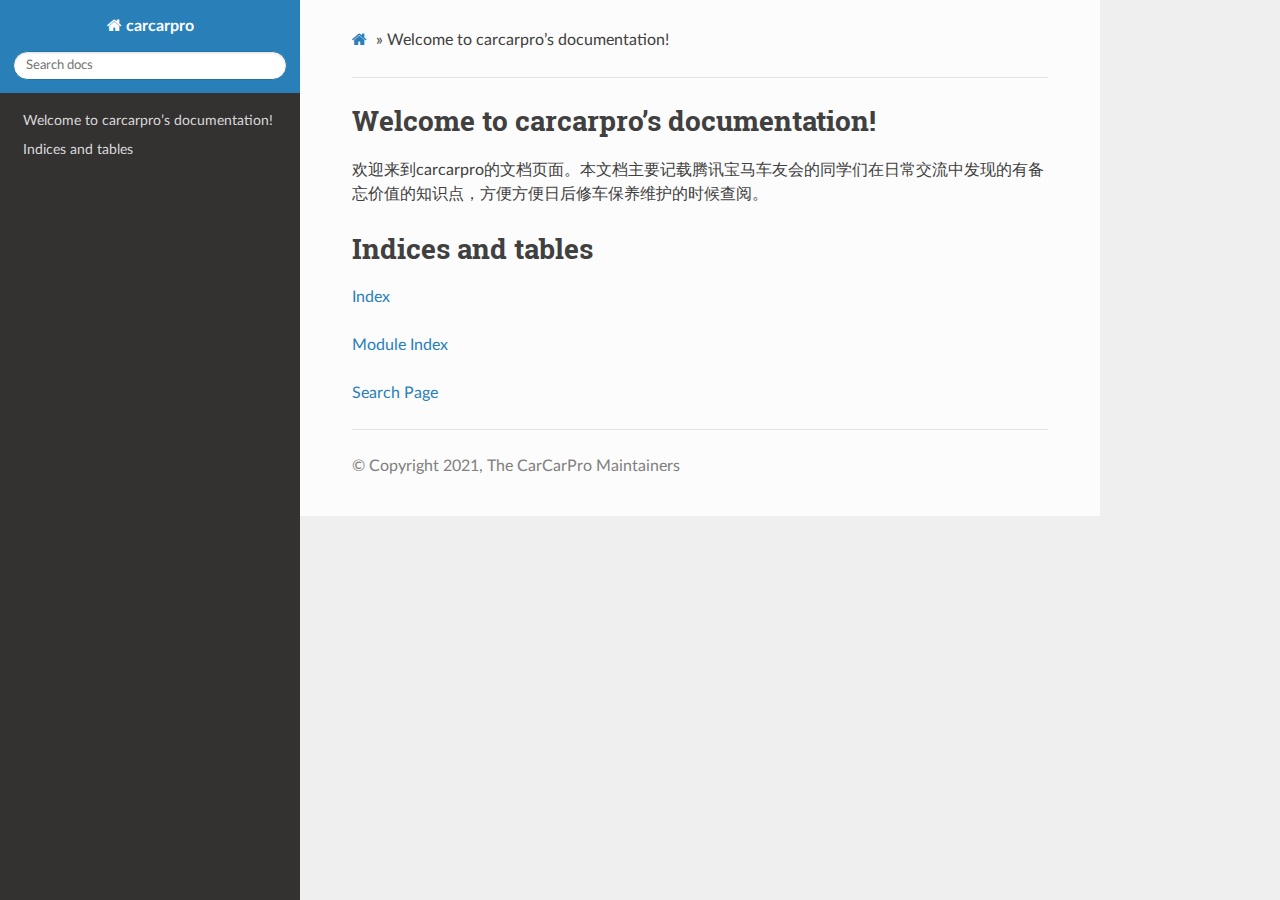
==== commit 7bb97c6b: "updated docs in gh-pages" ====
--- a/index.html
+++ b/index.html
@@ -153,7 +153,6 @@
   <section id="welcome-to-carcarpro-s-documentation">
 <h1>Welcome to carcarpro’s documentation!<a class="headerlink" href="#welcome-to-carcarpro-s-documentation" title="Permalink to this headline">¶</a></h1>
 <p>欢迎来到carcarpro的文档页面。本文档主要记载腾讯宝马车友会的同学们在日常交流中发现的有备忘价值的知识点，方便方便日后修车保养维护的时候查阅。</p>
-<p>testing.</p>
 <div class="toctree-wrapper compound">
 </div>
 </section>
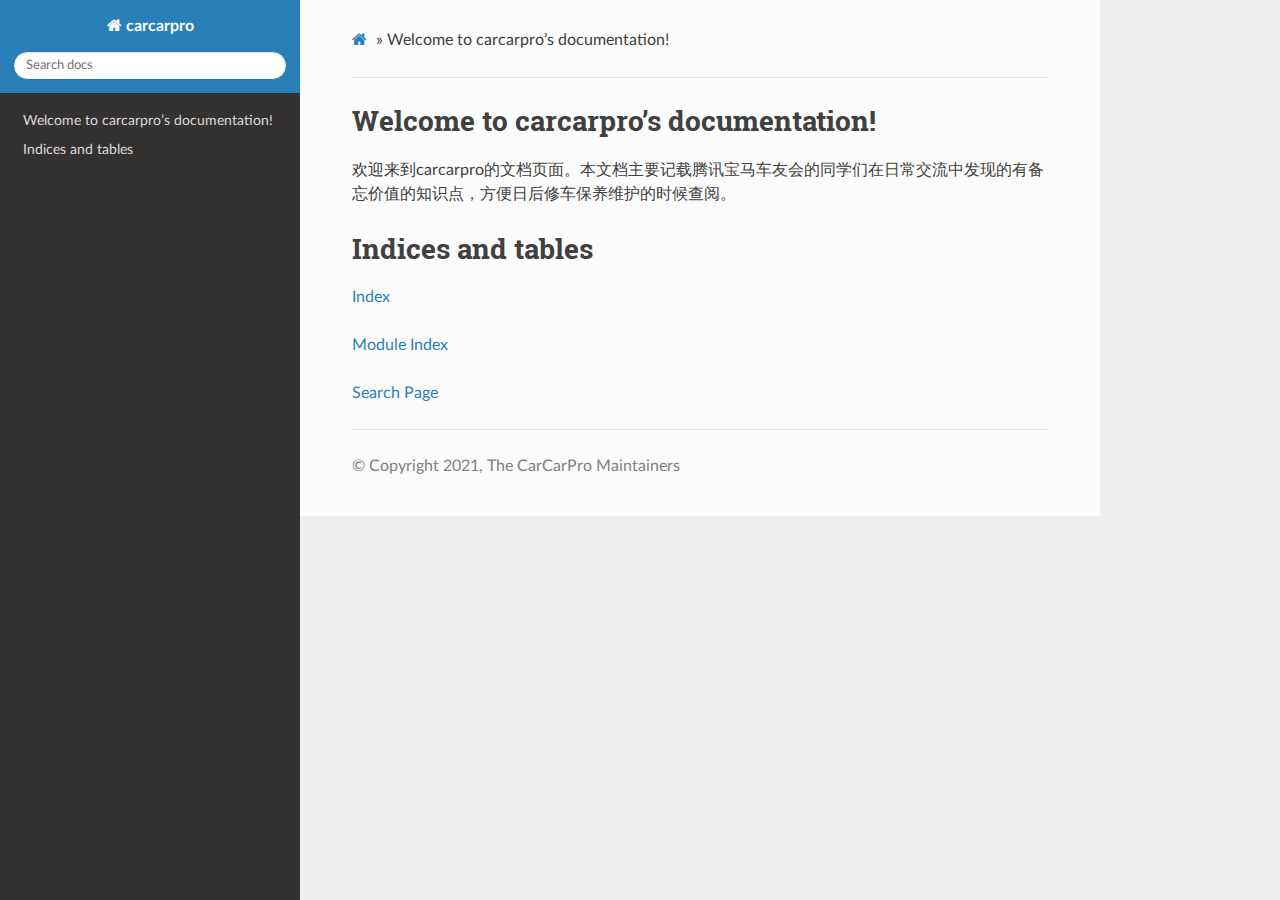
==== commit 03d9d51b: "updated docs in gh-pages" ====
--- a/index.html
+++ b/index.html
@@ -152,7 +152,7 @@
             
   <section id="welcome-to-carcarpro-s-documentation">
 <h1>Welcome to carcarpro’s documentation!<a class="headerlink" href="#welcome-to-carcarpro-s-documentation" title="Permalink to this headline">¶</a></h1>
-<p>欢迎来到carcarpro的文档页面。本文档主要记载腾讯宝马车友会的同学们在日常交流中发现的有备忘价值的知识点，方便方便日后修车保养维护的时候查阅。</p>
+<p>欢迎来到carcarpro的文档页面。本文档主要记载腾讯宝马车友会的同学们在日常交流中发现的有备忘价值的知识点，方便日后修车保养维护的时候查阅。</p>
 <div class="toctree-wrapper compound">
 </div>
 </section>
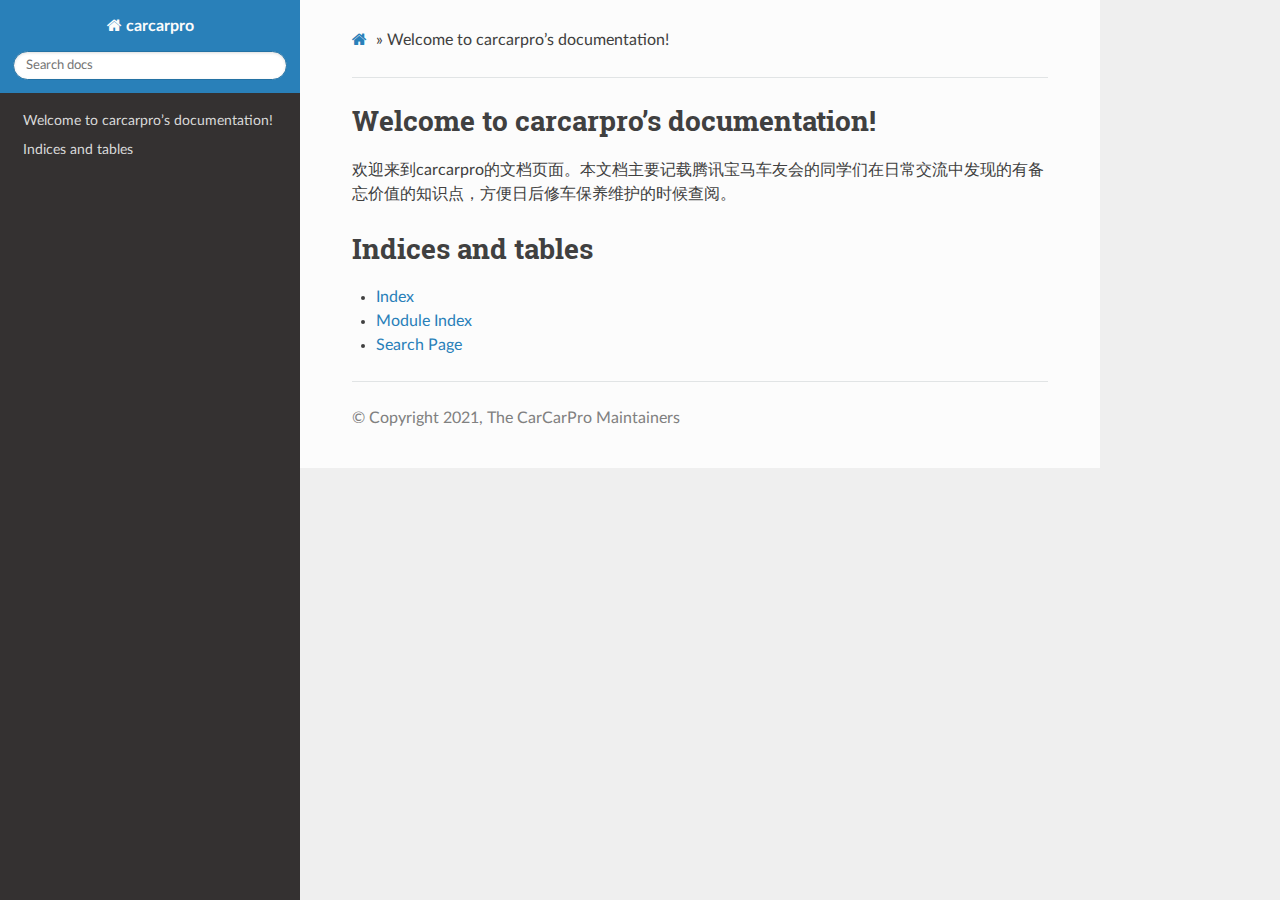
==== commit 1e527eba: "updated docs in gh-pages" ====
--- a/index.html
+++ b/index.html
@@ -4,8 +4,7 @@
 <html lang="en" >
 <head>
   <meta charset="utf-8">
-  <meta name="generator" content="Docutils 0.17.1: http://docutils.sourceforge.net/" />
-
+  
   <meta name="viewport" content="width=device-width, initial-scale=1.0">
   
   <title>Welcome to carcarpro’s documentation! &mdash; carcarpro 0.1.0 documentation</title>
@@ -23,10 +22,10 @@
   
     
       <script type="text/javascript" id="documentation_options" data-url_root="./" src="_static/documentation_options.js"></script>
-        <script data-url_root="./" id="documentation_options" src="_static/documentation_options.js"></script>
-        <script src="_static/jquery.js"></script>
-        <script src="_static/underscore.js"></script>
-        <script src="_static/doctools.js"></script>
+        <script type="text/javascript" src="_static/jquery.js"></script>
+        <script type="text/javascript" src="_static/underscore.js"></script>
+        <script type="text/javascript" src="_static/doctools.js"></script>
+        <script type="text/javascript" src="_static/language_data.js"></script>
     
     <script type="text/javascript" src="_static/js/theme.js"></script>
 
@@ -35,8 +34,6 @@
   
   <link rel="stylesheet" href="_static/css/theme.css" type="text/css" />
   <link rel="stylesheet" href="_static/pygments.css" type="text/css" />
-  <link rel="stylesheet" href="_static/pygments.css" type="text/css" />
-  <link rel="stylesheet" href="_static/css/theme.css" type="text/css" />
     <link rel="index" title="Index" href="genindex.html" />
     <link rel="search" title="Search" href="search.html" /> 
 </head>
@@ -150,20 +147,20 @@
           <div role="main" class="document" itemscope="itemscope" itemtype="http://schema.org/Article">
            <div itemprop="articleBody">
             
-  <section id="welcome-to-carcarpro-s-documentation">
+  <div class="section" id="welcome-to-carcarpro-s-documentation">
 <h1>Welcome to carcarpro’s documentation!<a class="headerlink" href="#welcome-to-carcarpro-s-documentation" title="Permalink to this headline">¶</a></h1>
 <p>欢迎来到carcarpro的文档页面。本文档主要记载腾讯宝马车友会的同学们在日常交流中发现的有备忘价值的知识点，方便日后修车保养维护的时候查阅。</p>
 <div class="toctree-wrapper compound">
 </div>
-</section>
-<section id="indices-and-tables">
+</div>
+<div class="section" id="indices-and-tables">
 <h1>Indices and tables<a class="headerlink" href="#indices-and-tables" title="Permalink to this headline">¶</a></h1>
 <ul class="simple">
 <li><p><a class="reference internal" href="genindex.html"><span class="std std-ref">Index</span></a></p></li>
 <li><p><a class="reference internal" href="py-modindex.html"><span class="std std-ref">Module Index</span></a></p></li>
 <li><p><a class="reference internal" href="search.html"><span class="std std-ref">Search Page</span></a></p></li>
 </ul>
-</section>
+</div>
 
 
            </div>
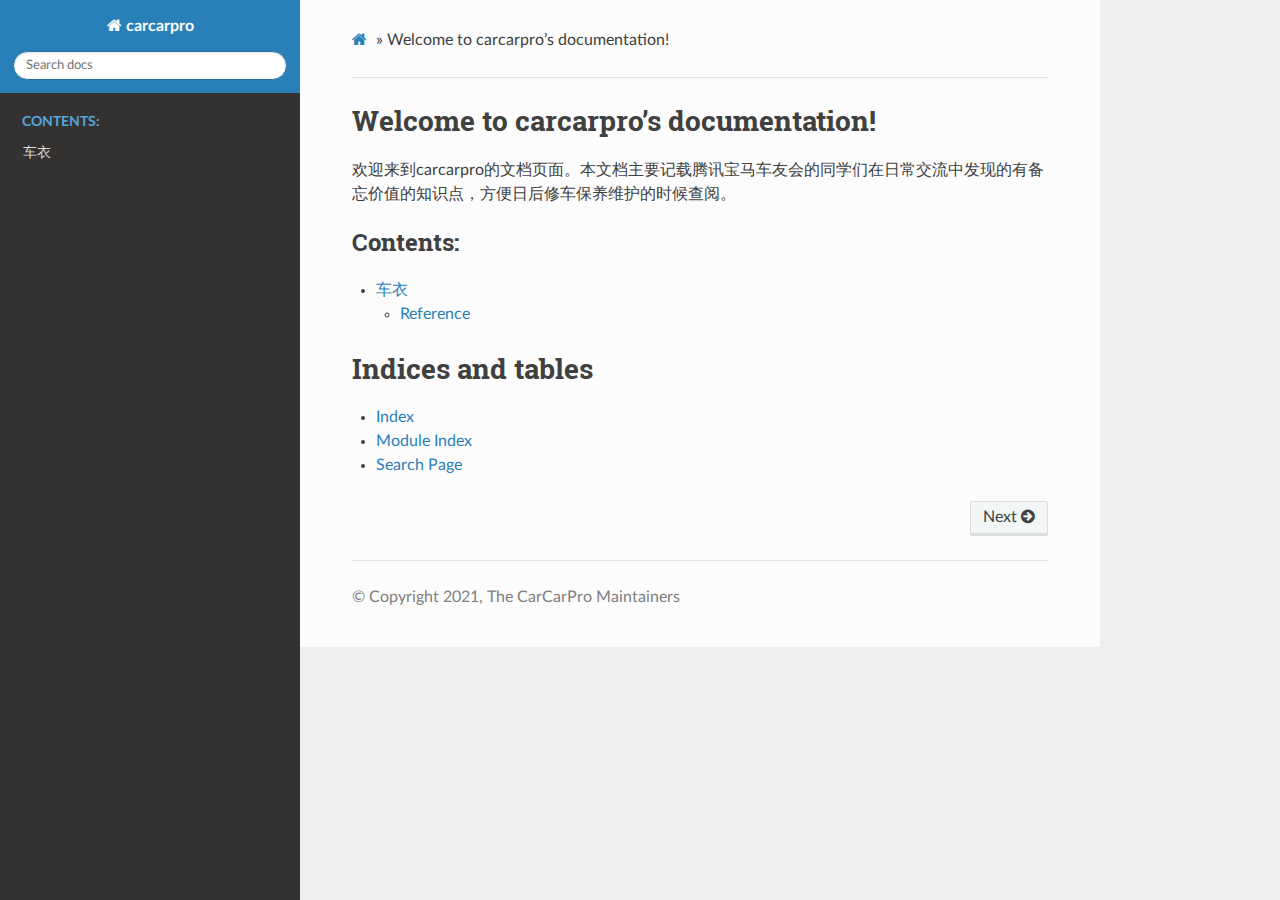
==== commit 228d10c1: "updated docs in gh-pages" ====
--- a/index.html
+++ b/index.html
@@ -35,7 +35,8 @@
   <link rel="stylesheet" href="_static/css/theme.css" type="text/css" />
   <link rel="stylesheet" href="_static/pygments.css" type="text/css" />
     <link rel="index" title="Index" href="genindex.html" />
-    <link rel="search" title="Search" href="search.html" /> 
+    <link rel="search" title="Search" href="search.html" />
+    <link rel="next" title="车衣" href="rst/protective-film.html" /> 
 </head>
 
 <body class="wy-body-for-nav">
@@ -80,12 +81,11 @@
               
             
             
-              <!-- Local TOC -->
-              <div class="local-toc"><ul>
-<li><a class="reference internal" href="#">Welcome to carcarpro’s documentation!</a></li>
-<li><a class="reference internal" href="#indices-and-tables">Indices and tables</a></li>
-</ul>
-</div>
+              <p class="caption"><span class="caption-text">Contents:</span></p>
+<ul>
+<li class="toctree-l1"><a class="reference internal" href="rst/protective-film.html">车衣</a></li>
+</ul>
+
             
           
         </div>
@@ -151,6 +151,13 @@
 <h1>Welcome to carcarpro’s documentation!<a class="headerlink" href="#welcome-to-carcarpro-s-documentation" title="Permalink to this headline">¶</a></h1>
 <p>欢迎来到carcarpro的文档页面。本文档主要记载腾讯宝马车友会的同学们在日常交流中发现的有备忘价值的知识点，方便日后修车保养维护的时候查阅。</p>
 <div class="toctree-wrapper compound">
+<p class="caption"><span class="caption-text">Contents:</span></p>
+<ul>
+<li class="toctree-l1"><a class="reference internal" href="rst/protective-film.html">车衣</a><ul>
+<li class="toctree-l2"><a class="reference internal" href="rst/protective-film.html#reference">Reference</a></li>
+</ul>
+</li>
+</ul>
 </div>
 </div>
 <div class="section" id="indices-and-tables">
@@ -168,6 +175,13 @@
           </div>
           <footer>
   
+    <div class="rst-footer-buttons" role="navigation" aria-label="footer navigation">
+      
+        <a href="rst/protective-film.html" class="btn btn-neutral float-right" title="车衣" accesskey="n" rel="next">Next <span class="fa fa-arrow-circle-right"></span></a>
+      
+      
+    </div>
+  
 
   <hr/>
 
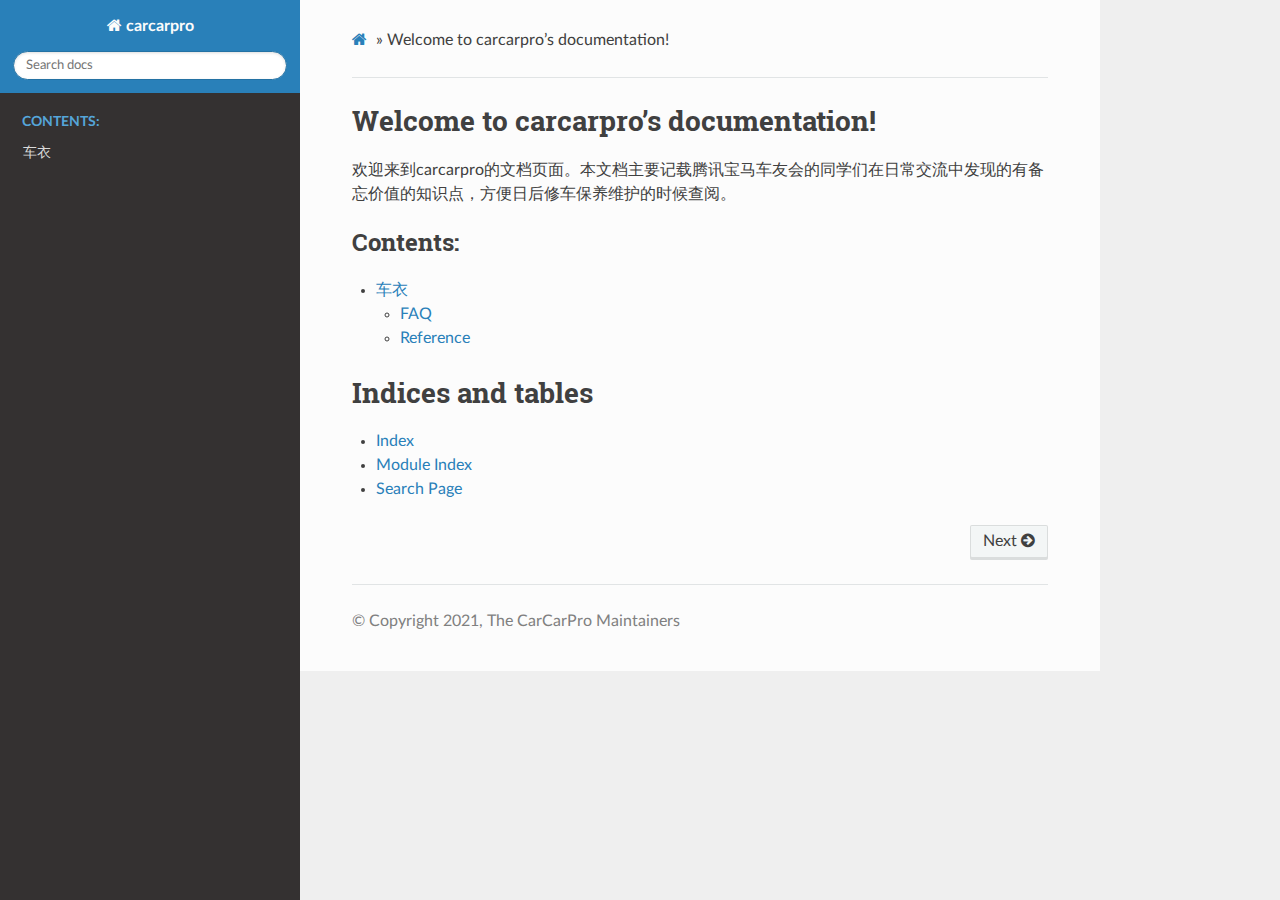
==== commit c16f1a0f: "updated docs in gh-pages" ====
--- a/index.html
+++ b/index.html
@@ -154,6 +154,7 @@
 <p class="caption"><span class="caption-text">Contents:</span></p>
 <ul>
 <li class="toctree-l1"><a class="reference internal" href="rst/protective-film.html">车衣</a><ul>
+<li class="toctree-l2"><a class="reference internal" href="rst/protective-film.html#faq">FAQ</a></li>
 <li class="toctree-l2"><a class="reference internal" href="rst/protective-film.html#reference">Reference</a></li>
 </ul>
 </li>
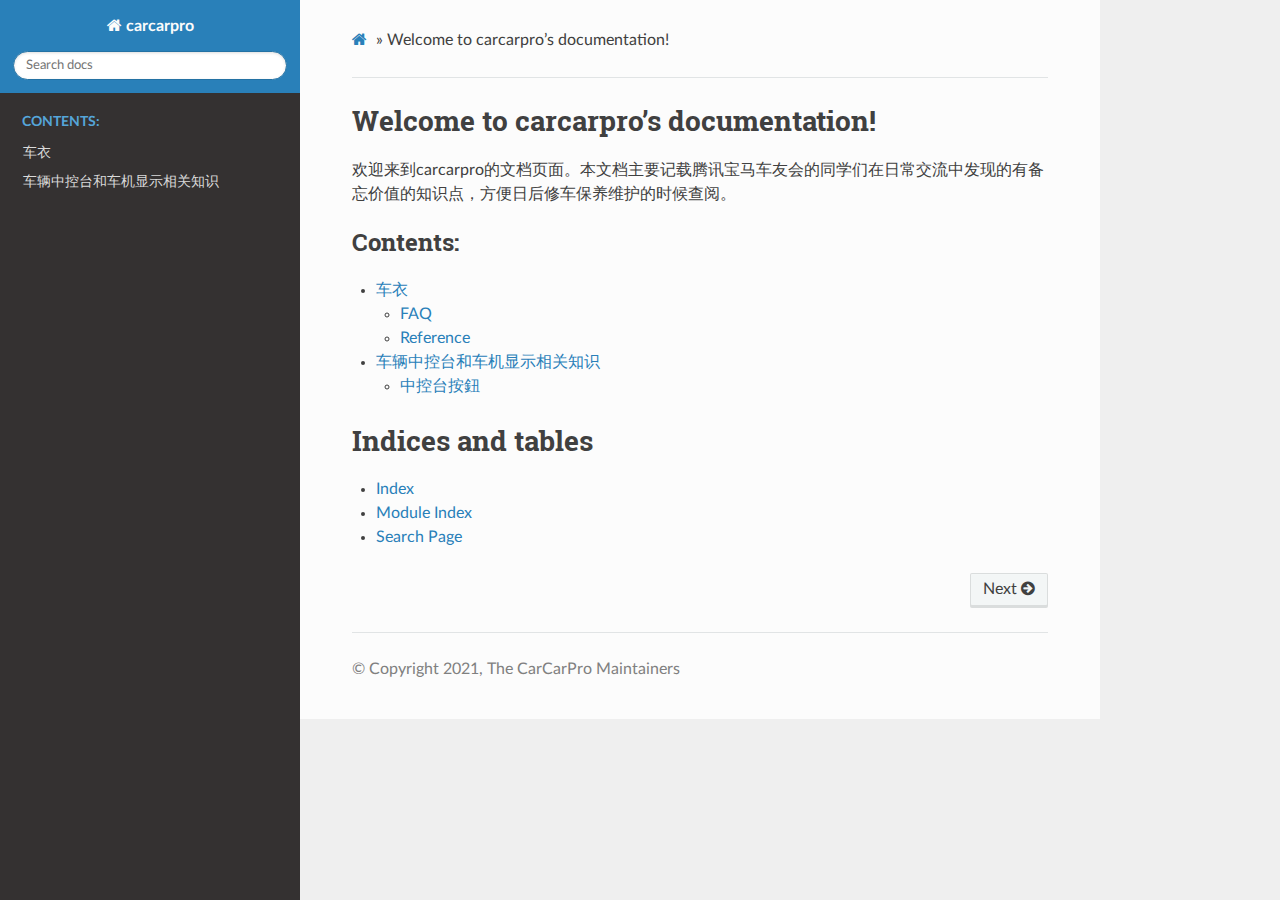
==== commit f880c61a: "updated docs in gh-pages" ====
--- a/index.html
+++ b/index.html
@@ -84,6 +84,7 @@
               <p class="caption"><span class="caption-text">Contents:</span></p>
 <ul>
 <li class="toctree-l1"><a class="reference internal" href="rst/protective-film.html">车衣</a></li>
+<li class="toctree-l1"><a class="reference internal" href="rst/know-your-car.html">车辆中控台和车机显示相关知识</a></li>
 </ul>
 
             
@@ -158,6 +159,10 @@
 <li class="toctree-l2"><a class="reference internal" href="rst/protective-film.html#reference">Reference</a></li>
 </ul>
 </li>
+<li class="toctree-l1"><a class="reference internal" href="rst/know-your-car.html">车辆中控台和车机显示相关知识</a><ul>
+<li class="toctree-l2"><a class="reference internal" href="rst/know-your-car.html#id2">中控台按鈕</a></li>
+</ul>
+</li>
 </ul>
 </div>
 </div>
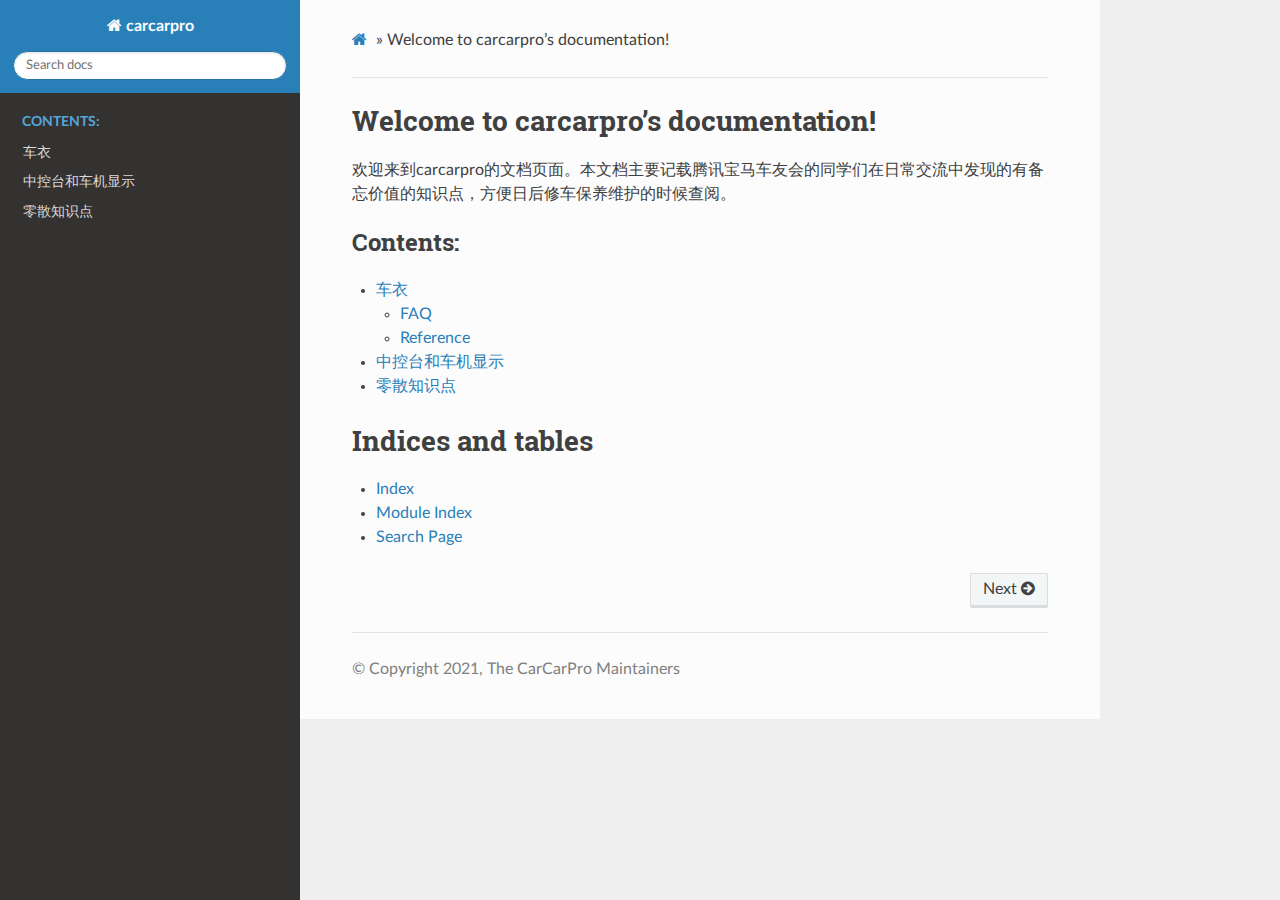
==== commit 92c551a0: "updated docs in gh-pages" ====
--- a/index.html
+++ b/index.html
@@ -84,7 +84,8 @@
               <p class="caption"><span class="caption-text">Contents:</span></p>
 <ul>
 <li class="toctree-l1"><a class="reference internal" href="rst/protective-film.html">车衣</a></li>
-<li class="toctree-l1"><a class="reference internal" href="rst/know-your-car.html">车辆中控台和车机显示相关知识</a></li>
+<li class="toctree-l1"><a class="reference internal" href="rst/know-your-car.html">中控台和车机显示</a></li>
+<li class="toctree-l1"><a class="reference internal" href="rst/misc.html">零散知识点</a></li>
 </ul>
 
             
@@ -159,10 +160,8 @@
 <li class="toctree-l2"><a class="reference internal" href="rst/protective-film.html#reference">Reference</a></li>
 </ul>
 </li>
-<li class="toctree-l1"><a class="reference internal" href="rst/know-your-car.html">车辆中控台和车机显示相关知识</a><ul>
-<li class="toctree-l2"><a class="reference internal" href="rst/know-your-car.html#id2">中控台按鈕</a></li>
-</ul>
-</li>
+<li class="toctree-l1"><a class="reference internal" href="rst/know-your-car.html">中控台和车机显示</a></li>
+<li class="toctree-l1"><a class="reference internal" href="rst/misc.html">零散知识点</a></li>
 </ul>
 </div>
 </div>
